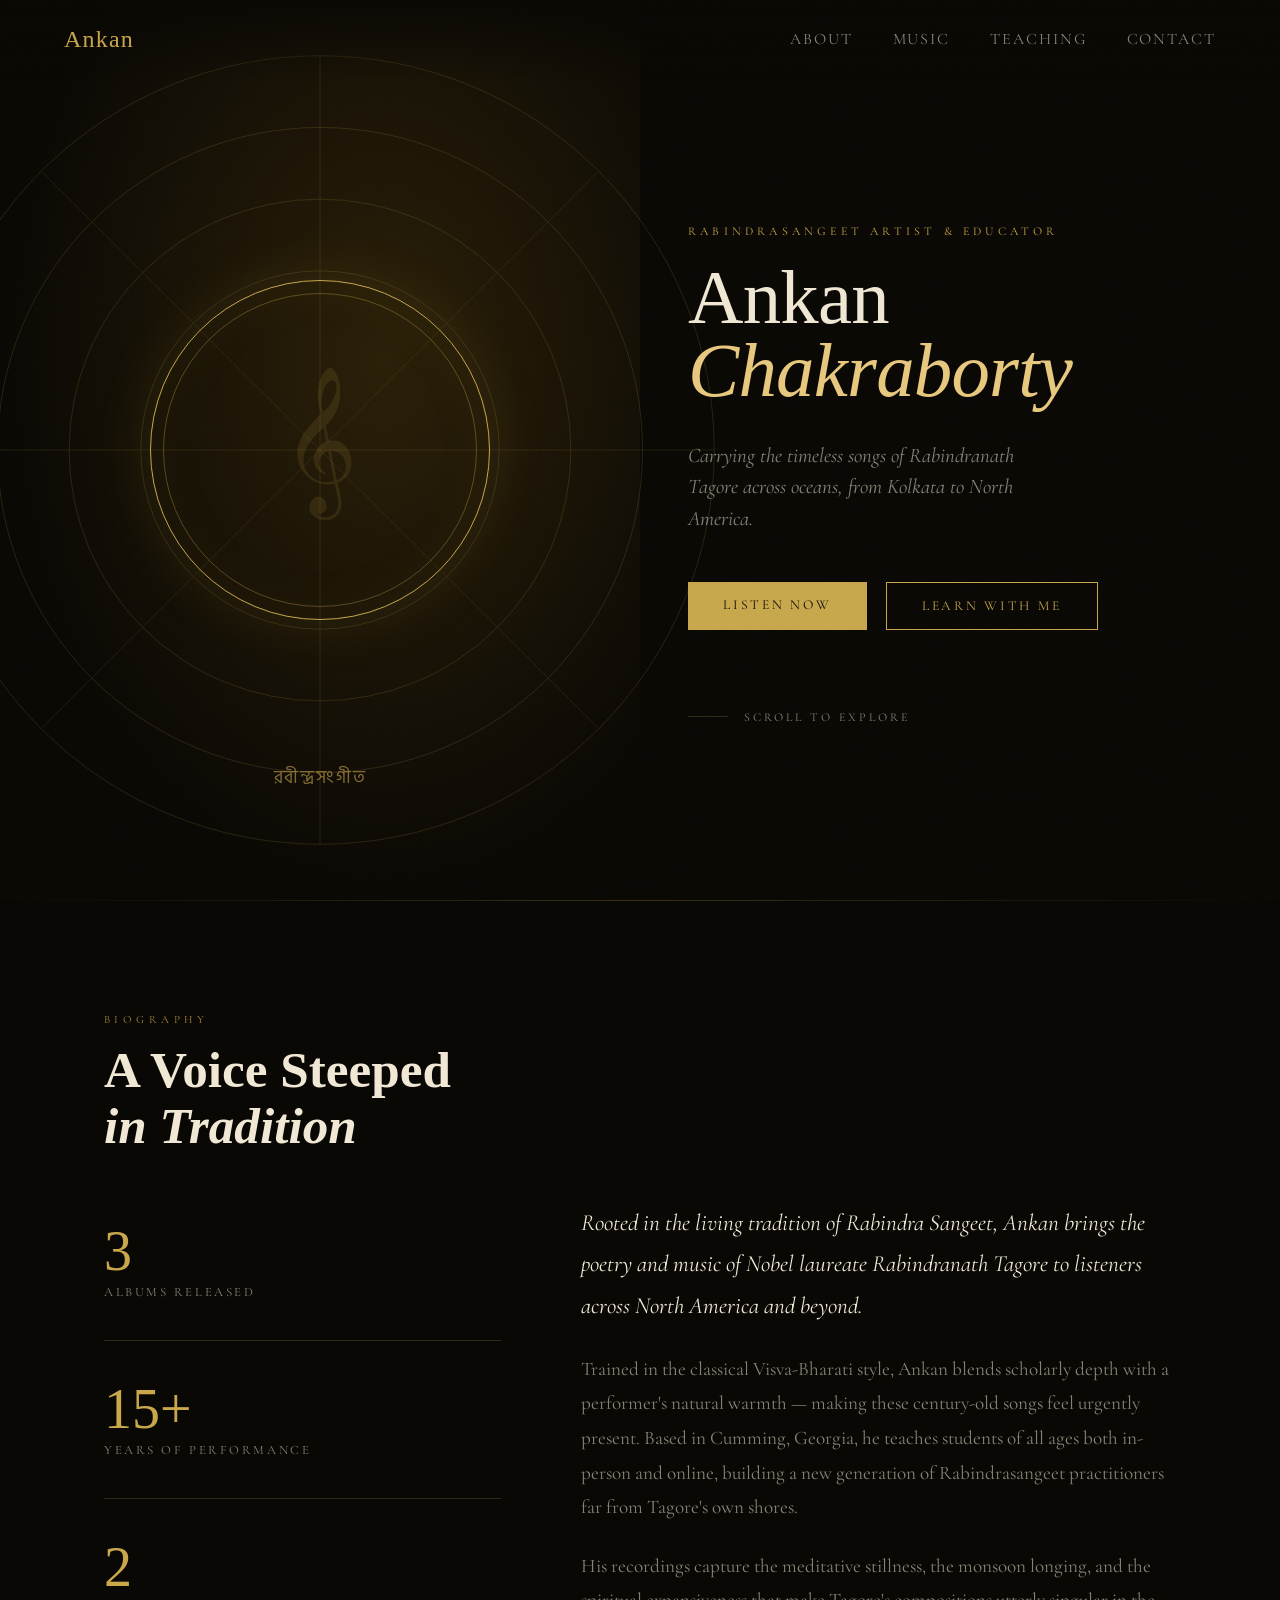
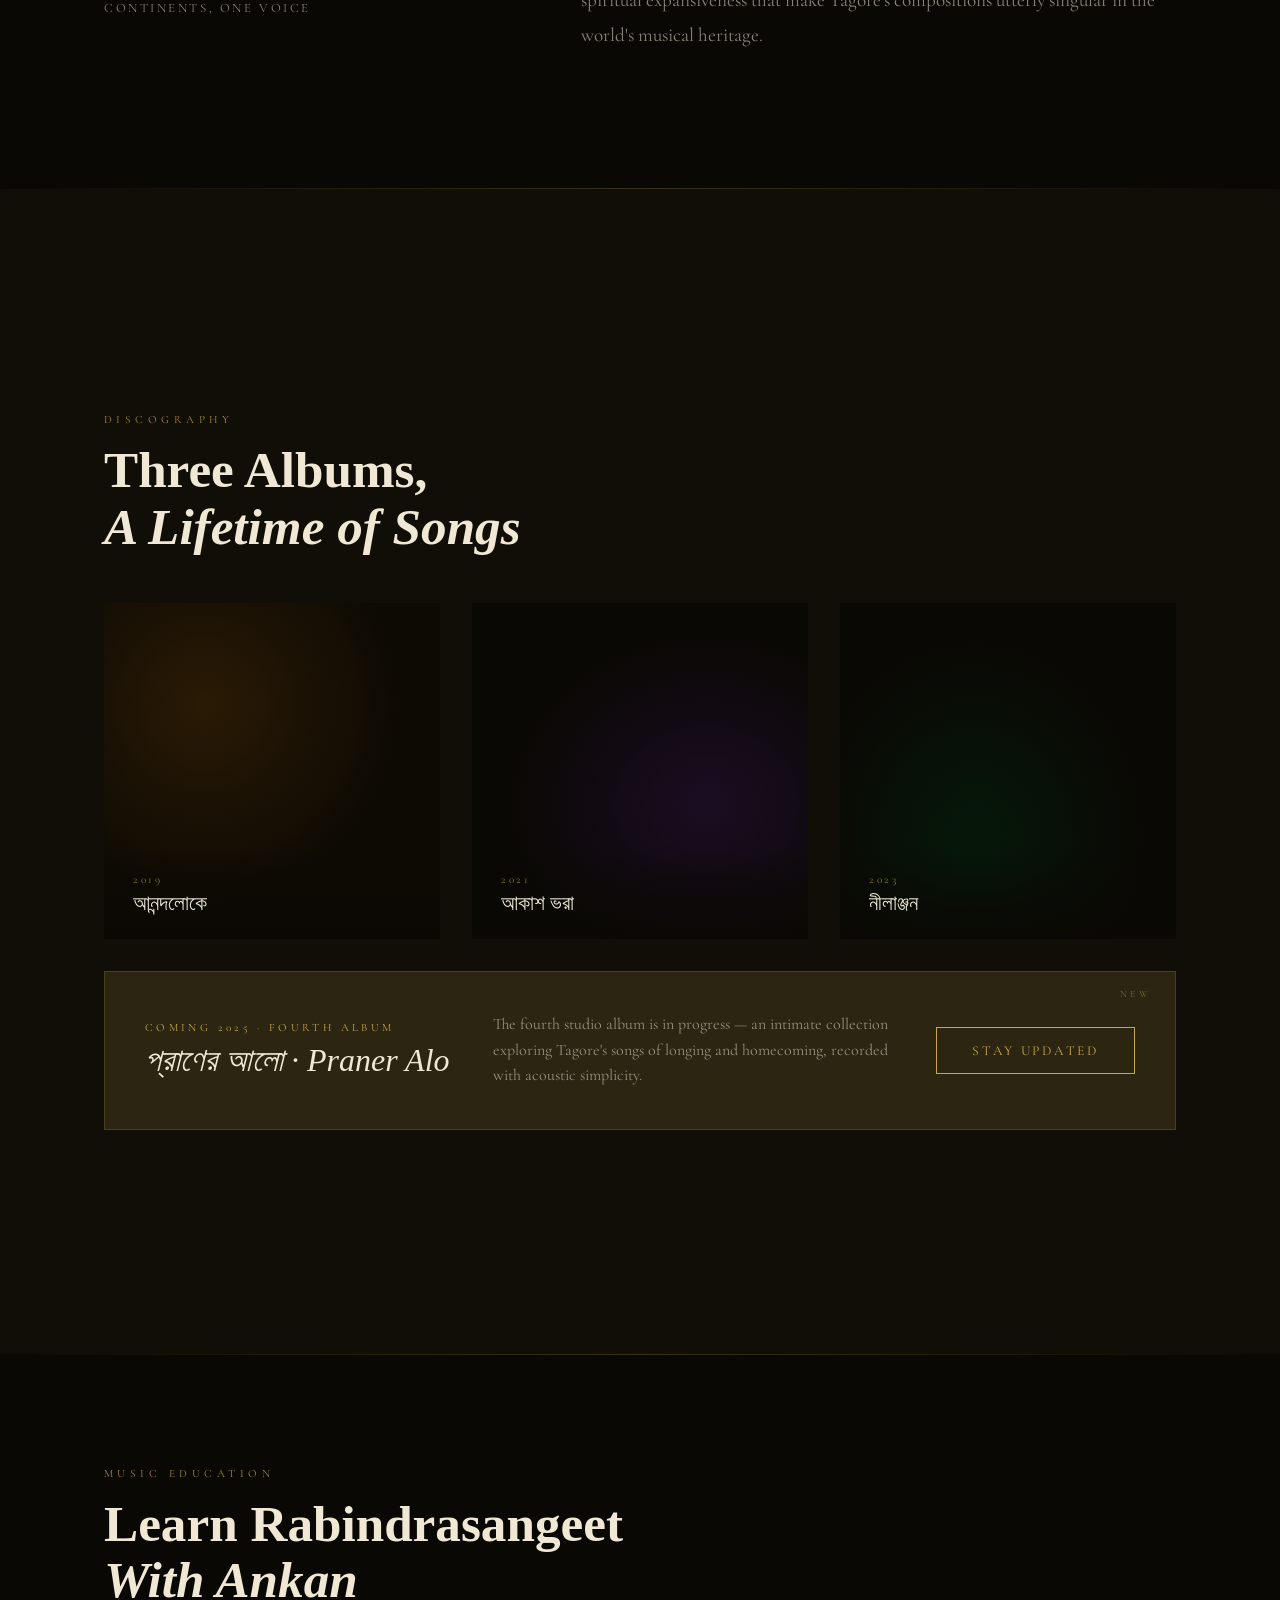
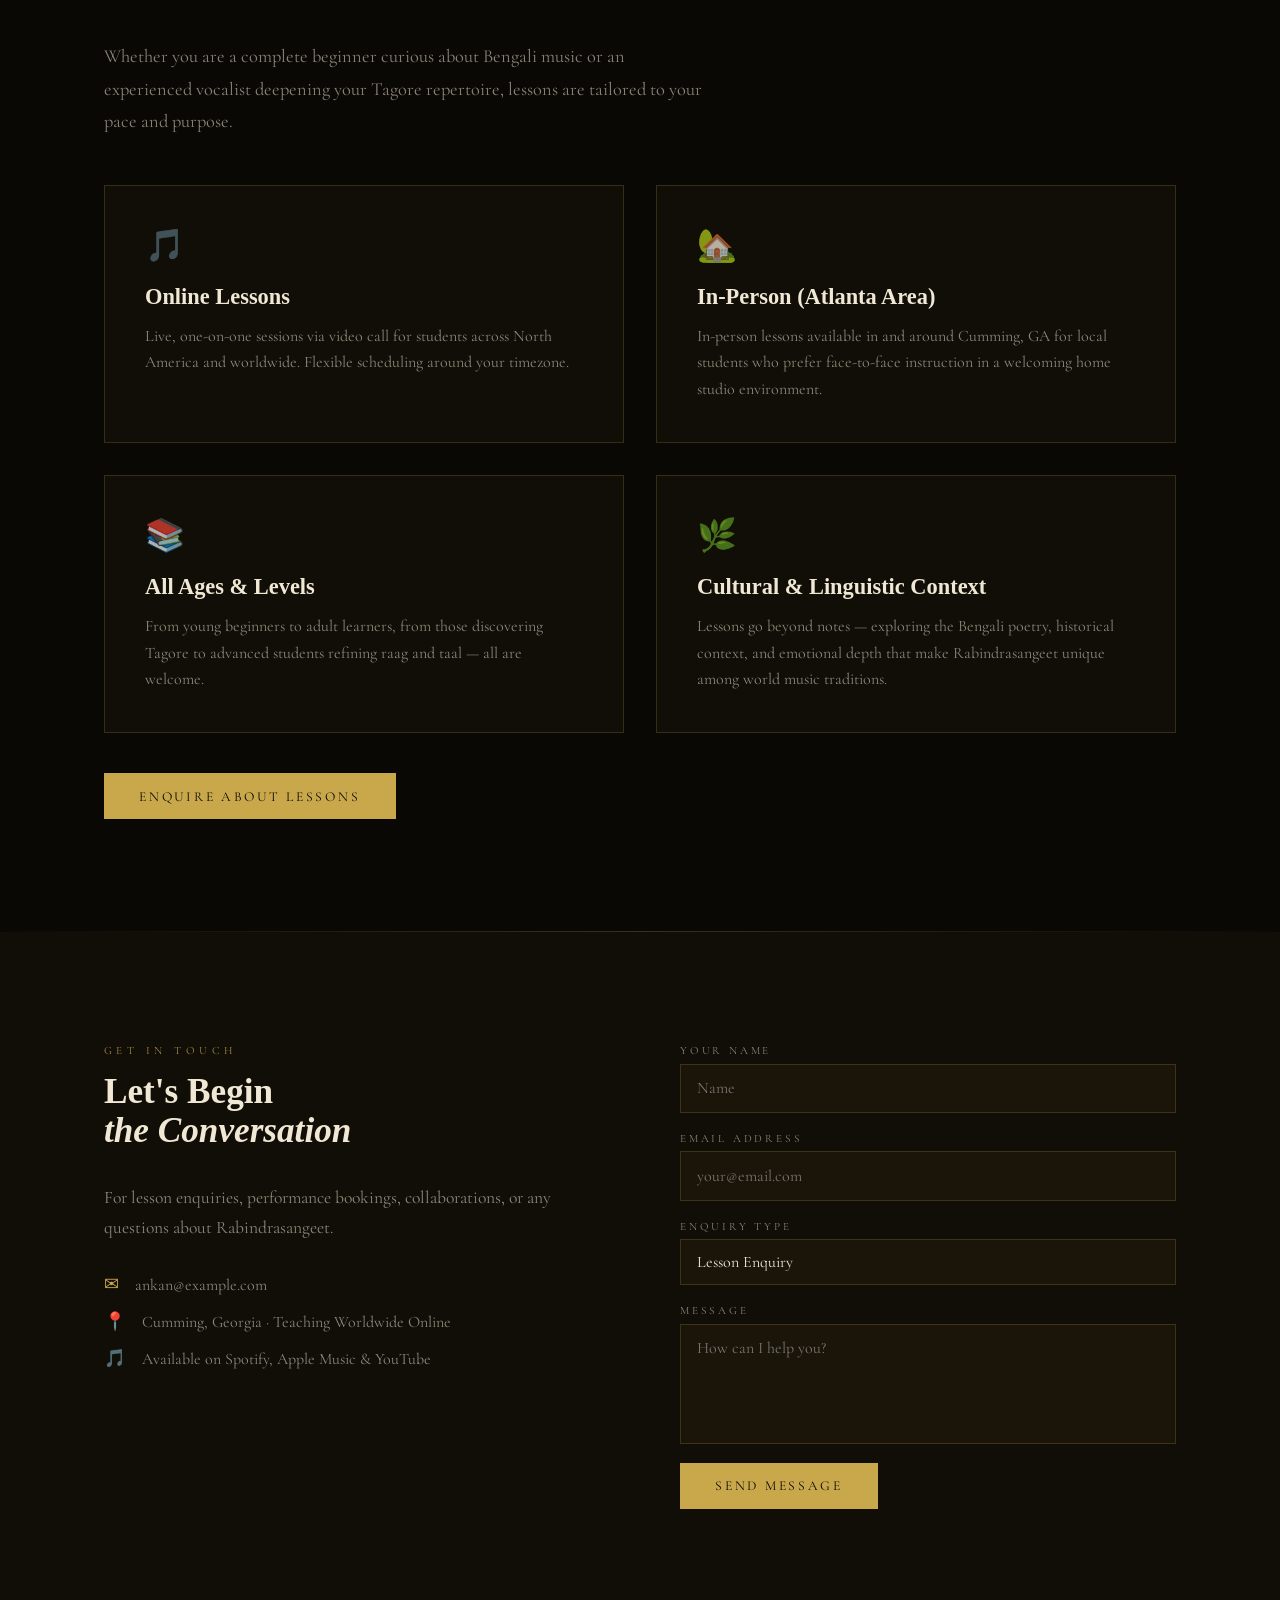
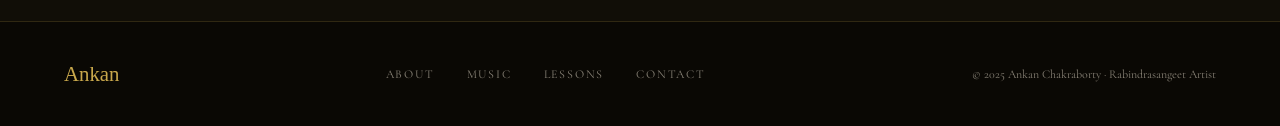
==== index.html @ ddd794ca "Add files via upload" ====
<!DOCTYPE html>
<html lang="en">
<head>
  <meta charset="UTF-8" />
  <meta name="viewport" content="width=device-width, initial-scale=1.0" />
  <title>Ankan | Rabindrasangeet Artist</title>
  <link rel="preconnect" href="https://fonts.googleapis.com">
  <link href="https://fonts.googleapis.com/css2?family=Cormorant+Garamond:ital,wght@0,300;0,400;0,600;1,300;1,400&family=Hind+Siliguri:wght@300;400;500&family=IM+Fell+English:ital@0;1&display=swap" rel="stylesheet">
  <style>
    :root {
      --gold: #c9a84c;
      --gold-light: #e8c97e;
      --gold-dim: rgba(201,168,76,0.15);
      --bg: #0a0804;
      --bg2: #110e07;
      --bg3: #1a1508;
      --text: #f0e8d5;
      --text-dim: rgba(240,232,213,0.55);
      --border: rgba(201,168,76,0.2);
    }

    *, *::before, *::after { box-sizing: border-box; margin: 0; padding: 0; }

    html { scroll-behavior: smooth; }

    body {
      background: var(--bg);
      color: var(--text);
      font-family: 'Cormorant Garamond', serif;
      overflow-x: hidden;
    }

    /* ─── Noise grain overlay ─── */
    body::before {
      content: '';
      position: fixed; inset: 0;
      background-image: url("data:image/svg+xml,%3Csvg viewBox='0 0 200 200' xmlns='http://www.w3.org/2000/svg'%3E%3Cfilter id='n'%3E%3CfeTurbulence type='fractalNoise' baseFrequency='0.9' numOctaves='4' stitchTiles='stitch'/%3E%3C/filter%3E%3Crect width='100%25' height='100%25' filter='url(%23n)' opacity='0.04'/%3E%3C/svg%3E");
      background-size: 180px;
      pointer-events: none;
      z-index: 999;
      opacity: 0.6;
    }

    /* ─── NAV ─── */
    nav {
      position: fixed; top: 0; left: 0; right: 0;
      z-index: 100;
      display: flex; align-items: center; justify-content: space-between;
      padding: 1.6rem 4rem;
      background: linear-gradient(to bottom, rgba(10,8,4,0.95) 0%, transparent 100%);
    }

    .nav-logo {
      font-family: 'IM Fell English', serif;
      font-size: 1.5rem;
      letter-spacing: 0.05em;
      color: var(--gold);
      text-decoration: none;
    }

    .nav-links { display: flex; gap: 2.5rem; list-style: none; }
    .nav-links a {
      text-decoration: none;
      color: var(--text-dim);
      font-family: 'Cormorant Garamond', serif;
      font-size: 1rem;
      letter-spacing: 0.12em;
      text-transform: uppercase;
      transition: color 0.3s;
    }
    .nav-links a:hover { color: var(--gold-light); }

    /* ─── HERO ─── */
    .hero {
      min-height: 100vh;
      display: grid;
      grid-template-columns: 1fr 1fr;
      position: relative;
      overflow: hidden;
    }

    .hero-visual {
      position: relative;
      background: radial-gradient(ellipse at 60% 40%, #2a1f08 0%, #0a0804 70%);
    }

    /* Decorative concentric arcs */
    .hero-visual svg.arcs {
      position: absolute;
      top: 50%; left: 50%;
      transform: translate(-50%, -50%);
      width: 140%; height: 140%;
      opacity: 0.18;
    }

    .hero-visual .portrait-ring {
      position: absolute;
      top: 50%; left: 50%;
      transform: translate(-50%, -50%);
      width: 340px; height: 340px;
      border-radius: 50%;
      border: 1px solid var(--gold);
      box-shadow: 0 0 60px rgba(201,168,76,0.12), inset 0 0 60px rgba(201,168,76,0.06);
    }

    .hero-visual .portrait-ring::before {
      content: '';
      position: absolute; inset: 12px;
      border-radius: 50%;
      border: 1px solid rgba(201,168,76,0.35);
    }

    /* Musical note symbol in center */
    .hero-visual .center-symbol {
      position: absolute;
      top: 50%; left: 50%;
      transform: translate(-50%, -55%);
      font-size: 8rem;
      opacity: 0.12;
      color: var(--gold);
      user-select: none;
      animation: floatSymbol 6s ease-in-out infinite;
    }

    @keyframes floatSymbol {
      0%, 100% { transform: translate(-50%, -55%); }
      50% { transform: translate(-50%, -60%); }
    }

    .hero-visual .bengali-script {
      position: absolute;
      bottom: 12%;
      left: 50%;
      transform: translateX(-50%);
      font-family: 'Hind Siliguri', sans-serif;
      font-size: 1.1rem;
      color: var(--gold);
      opacity: 0.6;
      letter-spacing: 0.1em;
      white-space: nowrap;
    }

    .hero-content {
      display: flex;
      flex-direction: column;
      justify-content: center;
      padding: 8rem 5rem 5rem 3rem;
    }

    .hero-eyebrow {
      font-size: 0.75rem;
      letter-spacing: 0.35em;
      text-transform: uppercase;
      color: var(--gold);
      margin-bottom: 1.5rem;
      opacity: 0.9;
      animation: fadeUp 0.8s ease both;
    }

    .hero-name {
      font-family: 'IM Fell English', serif;
      font-size: clamp(3.5rem, 6vw, 5.5rem);
      line-height: 0.95;
      font-weight: 400;
      letter-spacing: -0.01em;
      margin-bottom: 0.5rem;
      animation: fadeUp 0.8s 0.15s ease both;
    }

    .hero-name em {
      font-style: italic;
      color: var(--gold-light);
      display: block;
    }

    .hero-tagline {
      font-size: 1.3rem;
      color: var(--text-dim);
      font-style: italic;
      margin: 1.5rem 0 3rem;
      line-height: 1.5;
      max-width: 380px;
      animation: fadeUp 0.8s 0.3s ease both;
    }

    .hero-cta {
      display: flex; gap: 1.2rem; flex-wrap: wrap;
      animation: fadeUp 0.8s 0.45s ease both;
    }

    .btn {
      display: inline-block;
      padding: 0.9rem 2.2rem;
      font-family: 'Cormorant Garamond', serif;
      font-size: 0.85rem;
      letter-spacing: 0.2em;
      text-transform: uppercase;
      text-decoration: none;
      cursor: pointer;
      border: none;
      transition: all 0.3s;
    }

    .btn-primary {
      background: var(--gold);
      color: var(--bg);
    }
    .btn-primary:hover {
      background: var(--gold-light);
      transform: translateY(-2px);
      box-shadow: 0 8px 30px rgba(201,168,76,0.25);
    }

    .btn-outline {
      background: transparent;
      color: var(--gold);
      border: 1px solid var(--gold);
    }
    .btn-outline:hover {
      background: var(--gold-dim);
      transform: translateY(-2px);
    }

    .hero-scroll {
      margin-top: 5rem;
      display: flex; align-items: center; gap: 1rem;
      color: var(--text-dim);
      font-size: 0.75rem;
      letter-spacing: 0.25em;
      text-transform: uppercase;
      animation: fadeUp 0.8s 0.6s ease both;
    }

    .hero-scroll-line {
      width: 40px; height: 1px;
      background: var(--border);
    }

    @keyframes fadeUp {
      from { opacity: 0; transform: translateY(24px); }
      to { opacity: 1; transform: translateY(0); }
    }

    /* ─── DIVIDER ─── */
    .divider {
      width: 100%; height: 1px;
      background: linear-gradient(to right, transparent, var(--gold), transparent);
      opacity: 0.25;
      margin: 0;
    }

    /* ─── SECTION COMMON ─── */
    section {
      padding: 7rem 4rem;
      max-width: 1200px;
      margin: 0 auto;
    }

    .section-label {
      font-size: 0.7rem;
      letter-spacing: 0.4em;
      text-transform: uppercase;
      color: var(--gold);
      opacity: 0.8;
      margin-bottom: 1rem;
    }

    .section-title {
      font-family: 'IM Fell English', serif;
      font-size: clamp(2.2rem, 4vw, 3.2rem);
      line-height: 1.1;
      margin-bottom: 2rem;
    }

    /* ─── ABOUT ─── */
    .about-grid {
      display: grid;
      grid-template-columns: 1fr 1.5fr;
      gap: 5rem;
      align-items: center;
      margin-top: 3rem;
    }

    .about-stats {
      display: flex;
      flex-direction: column;
      gap: 2.5rem;
    }

    .stat {
      padding-bottom: 2.5rem;
      border-bottom: 1px solid var(--border);
    }
    .stat:last-child { border-bottom: none; }

    .stat-number {
      font-family: 'IM Fell English', serif;
      font-size: 3.5rem;
      color: var(--gold);
      line-height: 1;
      margin-bottom: 0.3rem;
    }

    .stat-label {
      font-size: 0.8rem;
      letter-spacing: 0.2em;
      text-transform: uppercase;
      color: var(--text-dim);
    }

    .about-text p {
      font-size: 1.2rem;
      line-height: 1.8;
      color: var(--text-dim);
      margin-bottom: 1.5rem;
    }

    .about-text p:first-child {
      font-size: 1.45rem;
      color: var(--text);
      font-style: italic;
    }

    /* ─── ALBUMS ─── */
    #albums { background: var(--bg2); max-width: 100%; padding: 7rem 0; }
    #albums .inner { max-width: 1200px; margin: 0 auto; padding: 0 4rem; }

    .albums-grid {
      display: grid;
      grid-template-columns: repeat(3, 1fr);
      gap: 2rem;
      margin-top: 3rem;
    }

    .album-card {
      position: relative;
      aspect-ratio: 1;
      overflow: hidden;
      cursor: pointer;
      group: true;
    }

    .album-cover {
      width: 100%; height: 100%;
      background: var(--bg3);
      display: flex; align-items: center; justify-content: center;
      transition: transform 0.5s ease;
    }

    .album-card:hover .album-cover { transform: scale(1.03); }

    /* Abstract album art placeholders */
    .album-cover-1 { background: radial-gradient(ellipse at 30% 30%, #2a1a05 0%, #0d0a03 60%), url("data:image/svg+xml,%3Csvg width='400' height='400' xmlns='http://www.w3.org/2000/svg'%3E%3Ccircle cx='200' cy='200' r='160' fill='none' stroke='%23c9a84c' stroke-width='0.5' opacity='0.3'/%3E%3Ccircle cx='200' cy='200' r='120' fill='none' stroke='%23c9a84c' stroke-width='0.5' opacity='0.25'/%3E%3Ccircle cx='200' cy='200' r='80' fill='none' stroke='%23c9a84c' stroke-width='0.5' opacity='0.2'/%3E%3Ctext x='200' y='215' text-anchor='middle' font-size='60' fill='%23c9a84c' opacity='0.25' font-family='serif'%3E♫%3C/text%3E%3C/svg%3E"); background-size: cover; }
    .album-cover-2 { background: radial-gradient(ellipse at 70% 60%, #1a0d22 0%, #0a0804 60%), url("data:image/svg+xml,%3Csvg width='400' height='400' xmlns='http://www.w3.org/2000/svg'%3E%3Cline x1='0' y1='200' x2='400' y2='200' stroke='%23c9a84c' stroke-width='0.5' opacity='0.2'/%3E%3Cline x1='200' y1='0' x2='200' y2='400' stroke='%23c9a84c' stroke-width='0.5' opacity='0.2'/%3E%3Ccircle cx='200' cy='200' r='140' fill='none' stroke='%23c9a84c' stroke-width='0.5' opacity='0.15'/%3E%3Ctext x='200' y='215' text-anchor='middle' font-size='60' fill='%23c9a84c' opacity='0.2' font-family='serif'%3E𝄞%3C/text%3E%3C/svg%3E"); background-size: cover; }
    .album-cover-3 { background: radial-gradient(ellipse at 40% 70%, #05180a 0%, #0a0804 60%), url("data:image/svg+xml,%3Csvg width='400' height='400' xmlns='http://www.w3.org/2000/svg'%3E%3Cpath d='M200 40 L360 300 L40 300 Z' fill='none' stroke='%23c9a84c' stroke-width='0.5' opacity='0.2'/%3E%3Ccircle cx='200' cy='200' r='100' fill='none' stroke='%23c9a84c' stroke-width='0.5' opacity='0.18'/%3E%3Ctext x='200' y='215' text-anchor='middle' font-size='55' fill='%23c9a84c' opacity='0.2' font-family='serif'%3E♬%3C/text%3E%3C/svg%3E"); background-size: cover; }

    .album-overlay {
      position: absolute; inset: 0;
      background: linear-gradient(to top, rgba(10,8,4,0.92) 0%, transparent 55%);
      display: flex; flex-direction: column; justify-content: flex-end;
      padding: 1.8rem;
      opacity: 0;
      transition: opacity 0.4s;
    }
    .album-card:hover .album-overlay { opacity: 1; }

    .album-info-static {
      position: absolute; bottom: 0; left: 0; right: 0;
      padding: 1.5rem 1.8rem;
      background: linear-gradient(to top, rgba(10,8,4,0.85) 0%, transparent 100%);
    }

    .album-year {
      font-size: 0.7rem;
      letter-spacing: 0.25em;
      text-transform: uppercase;
      color: var(--gold);
      opacity: 0.7;
      margin-bottom: 0.3rem;
    }

    .album-title {
      font-family: 'IM Fell English', serif;
      font-size: 1.3rem;
      color: var(--text);
    }

    .album-tag {
      display: inline-block;
      margin-top: 0.5rem;
      padding: 0.2rem 0.7rem;
      border: 1px solid var(--gold);
      color: var(--gold);
      font-size: 0.65rem;
      letter-spacing: 0.2em;
      text-transform: uppercase;
    }

    /* ─── UPCOMING ALBUM TEASER ─── */
    .new-album {
      margin-top: 2rem;
      padding: 2.5rem;
      border: 1px solid var(--border);
      display: flex; align-items: center; justify-content: space-between;
      gap: 2rem;
      background: var(--gold-dim);
      position: relative;
      overflow: hidden;
    }

    .new-album::before {
      content: 'NEW';
      position: absolute; top: 1rem; right: 1.5rem;
      font-size: 0.6rem; letter-spacing: 0.35em;
      color: var(--gold); opacity: 0.5;
    }

    .new-album-label {
      font-size: 0.7rem; letter-spacing: 0.3em;
      text-transform: uppercase; color: var(--gold); margin-bottom: 0.5rem;
    }

    .new-album-title {
      font-family: 'IM Fell English', serif;
      font-size: 2rem; font-style: italic;
    }

    .new-album-desc {
      color: var(--text-dim);
      font-size: 1rem; line-height: 1.6;
      max-width: 400px;
    }

    /* ─── TEACHING ─── */
    .teaching-grid {
      display: grid;
      grid-template-columns: repeat(2, 1fr);
      gap: 2rem;
      margin-top: 3rem;
    }

    .teaching-card {
      padding: 2.5rem;
      border: 1px solid var(--border);
      background: var(--bg2);
      transition: border-color 0.3s, transform 0.3s;
    }
    .teaching-card:hover {
      border-color: var(--gold);
      transform: translateY(-4px);
    }

    .teaching-icon {
      font-size: 2rem; margin-bottom: 1.2rem; color: var(--gold); opacity: 0.7;
    }

    .teaching-card h3 {
      font-family: 'IM Fell English', serif;
      font-size: 1.4rem; margin-bottom: 0.8rem;
    }

    .teaching-card p {
      color: var(--text-dim); font-size: 1rem; line-height: 1.65;
    }

    /* ─── CONTACT ─── */
    #contact { background: var(--bg2); max-width: 100%; }
    #contact .inner {
      max-width: 1200px; margin: 0 auto;
      padding: 7rem 4rem;
      display: grid; grid-template-columns: 1fr 1fr;
      gap: 5rem; align-items: start;
    }

    .contact-form {
      display: flex; flex-direction: column; gap: 1.2rem;
    }

    .form-field {
      display: flex; flex-direction: column; gap: 0.4rem;
    }

    .form-field label {
      font-size: 0.7rem; letter-spacing: 0.25em;
      text-transform: uppercase; color: var(--text-dim);
    }

    .form-field input,
    .form-field textarea,
    .form-field select {
      background: var(--bg3);
      border: 1px solid var(--border);
      color: var(--text);
      padding: 0.85rem 1rem;
      font-family: 'Cormorant Garamond', serif;
      font-size: 1rem;
      outline: none;
      transition: border-color 0.3s;
      resize: none;
      -webkit-appearance: none;
    }

    .form-field input:focus,
    .form-field textarea:focus,
    .form-field select:focus {
      border-color: var(--gold);
    }

    .form-field select option { background: var(--bg3); }

    .form-field textarea { min-height: 120px; }

    .contact-info h3 {
      font-family: 'IM Fell English', serif;
      font-size: 1.8rem; margin-bottom: 1.5rem;
    }

    .contact-info p {
      color: var(--text-dim); font-size: 1.1rem; line-height: 1.7;
      margin-bottom: 2rem;
    }

    .contact-detail {
      display: flex; align-items: center; gap: 1rem;
      margin-bottom: 1rem; color: var(--text-dim);
    }

    .contact-detail-icon { color: var(--gold); font-size: 1.1rem; }

    /* ─── FOOTER ─── */
    footer {
      border-top: 1px solid var(--border);
      padding: 2.5rem 4rem;
      display: flex; align-items: center; justify-content: space-between;
      color: var(--text-dim);
      font-size: 0.85rem;
    }

    .footer-logo {
      font-family: 'IM Fell English', serif;
      font-size: 1.3rem; color: var(--gold); text-decoration: none;
    }

    .footer-links { display: flex; gap: 2rem; }
    .footer-links a {
      color: var(--text-dim); text-decoration: none;
      font-size: 0.75rem; letter-spacing: 0.15em;
      text-transform: uppercase; transition: color 0.3s;
    }
    .footer-links a:hover { color: var(--gold); }

    /* ─── RESPONSIVE ─── */
    @media (max-width: 900px) {
      nav { padding: 1.2rem 1.5rem; }
      .nav-links { display: none; }
      .hero { grid-template-columns: 1fr; }
      .hero-visual { min-height: 40vh; order: -1; }
      .hero-content { padding: 4rem 1.5rem 3rem; }
      section { padding: 4rem 1.5rem; }
      .about-grid,
      #contact .inner { grid-template-columns: 1fr; gap: 2.5rem; }
      .albums-grid { grid-template-columns: 1fr; }
      .teaching-grid { grid-template-columns: 1fr; }
      footer { flex-direction: column; gap: 1.5rem; text-align: center; }
      .new-album { flex-direction: column; }
    }
  </style>
</head>
<body>

  <!-- NAV -->
  <nav>
    <a href="#" class="nav-logo">Ankan</a>
    <ul class="nav-links">
      <li><a href="#about">About</a></li>
      <li><a href="#albums">Music</a></li>
      <li><a href="#teaching">Teaching</a></li>
      <li><a href="#contact">Contact</a></li>
    </ul>
  </nav>

  <!-- HERO -->
  <section class="hero" style="padding:0; max-width:100%;">
    <div class="hero-visual">
      <!-- Concentric arcs -->
      <svg class="arcs" viewBox="0 0 500 500" fill="none" xmlns="http://www.w3.org/2000/svg">
        <circle cx="250" cy="250" r="220" stroke="#c9a84c" stroke-width="0.5"/>
        <circle cx="250" cy="250" r="180" stroke="#c9a84c" stroke-width="0.5"/>
        <circle cx="250" cy="250" r="140" stroke="#c9a84c" stroke-width="0.5"/>
        <circle cx="250" cy="250" r="100" stroke="#c9a84c" stroke-width="0.5"/>
        <line x1="30" y1="250" x2="470" y2="250" stroke="#c9a84c" stroke-width="0.4"/>
        <line x1="250" y1="30" x2="250" y2="470" stroke="#c9a84c" stroke-width="0.4"/>
        <line x1="95" y1="95" x2="405" y2="405" stroke="#c9a84c" stroke-width="0.3"/>
        <line x1="405" y1="95" x2="95" y2="405" stroke="#c9a84c" stroke-width="0.3"/>
      </svg>
      <div class="portrait-ring"></div>
      <div class="center-symbol">𝄞</div>
      <div class="bengali-script">রবীন্দ্রসংগীত</div>
    </div>

    <div class="hero-content">
      <div class="hero-eyebrow">Rabindrasangeet Artist &amp; Educator</div>
      <h1 class="hero-name">
        Ankan<em>Chakraborty</em>
      </h1>
      <p class="hero-tagline">
        Carrying the timeless songs of Rabindranath Tagore across oceans, from Kolkata to North America.
      </p>
      <div class="hero-cta">
        <a href="#albums" class="btn btn-primary">Listen Now</a>
        <a href="#teaching" class="btn btn-outline">Learn with Me</a>
      </div>
      <div class="hero-scroll">
        <span class="hero-scroll-line"></span>
        <span>Scroll to explore</span>
      </div>
    </div>
  </section>

  <div class="divider"></div>

  <!-- ABOUT -->
  <section id="about">
    <div class="section-label">Biography</div>
    <h2 class="section-title">A Voice Steeped<br><em>in Tradition</em></h2>
    <div class="about-grid">
      <div class="about-stats">
        <div class="stat">
          <div class="stat-number">3</div>
          <div class="stat-label">Albums Released</div>
        </div>
        <div class="stat">
          <div class="stat-number">15+</div>
          <div class="stat-label">Years of Performance</div>
        </div>
        <div class="stat">
          <div class="stat-number">2</div>
          <div class="stat-label">Continents, One Voice</div>
        </div>
      </div>
      <div class="about-text">
        <p>
          Rooted in the living tradition of Rabindra Sangeet, Ankan brings the poetry and music of Nobel laureate Rabindranath Tagore to listeners across North America and beyond.
        </p>
        <p>
          Trained in the classical Visva-Bharati style, Ankan blends scholarly depth with a performer's natural warmth — making these century-old songs feel urgently present. Based in Cumming, Georgia, he teaches students of all ages both in-person and online, building a new generation of Rabindrasangeet practitioners far from Tagore's own shores.
        </p>
        <p>
          His recordings capture the meditative stillness, the monsoon longing, and the spiritual expansiveness that make Tagore's compositions utterly singular in the world's musical heritage.
        </p>
      </div>
    </div>
  </section>

  <div class="divider"></div>

  <!-- ALBUMS -->
  <div id="albums" style="background:var(--bg2);">
    <section class="inner" style="padding:7rem 4rem; max-width:1200px; margin:0 auto;">
      <div class="section-label">Discography</div>
      <h2 class="section-title">Three Albums,<br><em>A Lifetime of Songs</em></h2>

      <div class="albums-grid">
        <!-- Album 1 -->
        <div class="album-card">
          <div class="album-cover album-cover-1"></div>
          <div class="album-info-static">
            <div class="album-year">2019</div>
            <div class="album-title">আনন্দলোকে</div>
          </div>
          <div class="album-overlay">
            <div class="album-year">2019</div>
            <div class="album-title">Anandoloke</div>
            <div class="album-tag">12 Tracks</div>
          </div>
        </div>
        <!-- Album 2 -->
        <div class="album-card">
          <div class="album-cover album-cover-2"></div>
          <div class="album-info-static">
            <div class="album-year">2021</div>
            <div class="album-title">আকাশ ভরা</div>
          </div>
          <div class="album-overlay">
            <div class="album-year">2021</div>
            <div class="album-title">Akash Bhora</div>
            <div class="album-tag">10 Tracks</div>
          </div>
        </div>
        <!-- Album 3 -->
        <div class="album-card">
          <div class="album-cover album-cover-3"></div>
          <div class="album-info-static">
            <div class="album-year">2023</div>
            <div class="album-title">নীলাঞ্জন</div>
          </div>
          <div class="album-overlay">
            <div class="album-year">2023</div>
            <div class="album-title">Nilanjan</div>
            <div class="album-tag">11 Tracks</div>
          </div>
        </div>
      </div>

      <!-- Upcoming -->
      <div class="new-album">
        <div>
          <div class="new-album-label">Coming 2025 · Fourth Album</div>
          <div class="new-album-title">প্রাণের আলো · Praner Alo</div>
        </div>
        <div>
          <p class="new-album-desc">
            The fourth studio album is in progress — an intimate collection exploring Tagore's songs of longing and homecoming, recorded with acoustic simplicity.
          </p>
        </div>
        <div>
          <a href="#contact" class="btn btn-outline">Stay Updated</a>
        </div>
      </div>
    </section>
  </div>

  <div class="divider"></div>

  <!-- TEACHING -->
  <section id="teaching">
    <div class="section-label">Music Education</div>
    <h2 class="section-title">Learn Rabindrasangeet<br><em>With Ankan</em></h2>
    <p style="color:var(--text-dim); font-size:1.15rem; max-width:600px; margin-bottom:1rem; line-height:1.75;">
      Whether you are a complete beginner curious about Bengali music or an experienced vocalist deepening your Tagore repertoire, lessons are tailored to your pace and purpose.
    </p>
    <div class="teaching-grid">
      <div class="teaching-card">
        <div class="teaching-icon">🎵</div>
        <h3>Online Lessons</h3>
        <p>Live, one-on-one sessions via video call for students across North America and worldwide. Flexible scheduling around your timezone.</p>
      </div>
      <div class="teaching-card">
        <div class="teaching-icon">🏡</div>
        <h3>In-Person (Atlanta Area)</h3>
        <p>In-person lessons available in and around Cumming, GA for local students who prefer face-to-face instruction in a welcoming home studio environment.</p>
      </div>
      <div class="teaching-card">
        <div class="teaching-icon">📚</div>
        <h3>All Ages & Levels</h3>
        <p>From young beginners to adult learners, from those discovering Tagore to advanced students refining raag and taal — all are welcome.</p>
      </div>
      <div class="teaching-card">
        <div class="teaching-icon">🌿</div>
        <h3>Cultural & Linguistic Context</h3>
        <p>Lessons go beyond notes — exploring the Bengali poetry, historical context, and emotional depth that make Rabindrasangeet unique among world music traditions.</p>
      </div>
    </div>
    <div style="margin-top:2.5rem;">
      <a href="#contact" class="btn btn-primary">Enquire About Lessons</a>
    </div>
  </section>

  <div class="divider"></div>

  <!-- CONTACT -->
  <div id="contact" style="background:var(--bg2);">
    <div class="inner" style="max-width:1200px; margin:0 auto; padding:7rem 4rem; display:grid; grid-template-columns:1fr 1fr; gap:5rem; align-items:start;">
      <div class="contact-info">
        <div class="section-label">Get in Touch</div>
        <h2 class="section-title" style="font-size:2.2rem;">Let's Begin<br><em>the Conversation</em></h2>
        <p>For lesson enquiries, performance bookings, collaborations, or any questions about Rabindrasangeet.</p>
        <div class="contact-detail">
          <span class="contact-detail-icon">✉</span>
          <span>ankan@example.com</span>
        </div>
        <div class="contact-detail">
          <span class="contact-detail-icon">📍</span>
          <span>Cumming, Georgia · Teaching Worldwide Online</span>
        </div>
        <div class="contact-detail">
          <span class="contact-detail-icon">🎵</span>
          <span>Available on Spotify, Apple Music & YouTube</span>
        </div>
      </div>
      <form class="contact-form" onsubmit="return false;">
        <div class="form-field">
          <label>Your Name</label>
          <input type="text" placeholder="Name" />
        </div>
        <div class="form-field">
          <label>Email Address</label>
          <input type="email" placeholder="your@email.com" />
        </div>
        <div class="form-field">
          <label>Enquiry Type</label>
          <select>
            <option>Lesson Enquiry</option>
            <option>Performance / Booking</option>
            <option>Collaboration</option>
            <option>Album / Music</option>
            <option>Other</option>
          </select>
        </div>
        <div class="form-field">
          <label>Message</label>
          <textarea placeholder="How can I help you?"></textarea>
        </div>
        <button type="submit" class="btn btn-primary" style="align-self:flex-start;">Send Message</button>
      </form>
    </div>
  </div>

  <!-- FOOTER -->
  <footer>
    <a href="#" class="footer-logo">Ankan</a>
    <div class="footer-links">
      <a href="#about">About</a>
      <a href="#albums">Music</a>
      <a href="#teaching">Lessons</a>
      <a href="#contact">Contact</a>
    </div>
    <span style="font-size:0.75rem;">&copy; 2025 Ankan Chakraborty · Rabindrasangeet Artist</span>
  </footer>

</body>
</html>
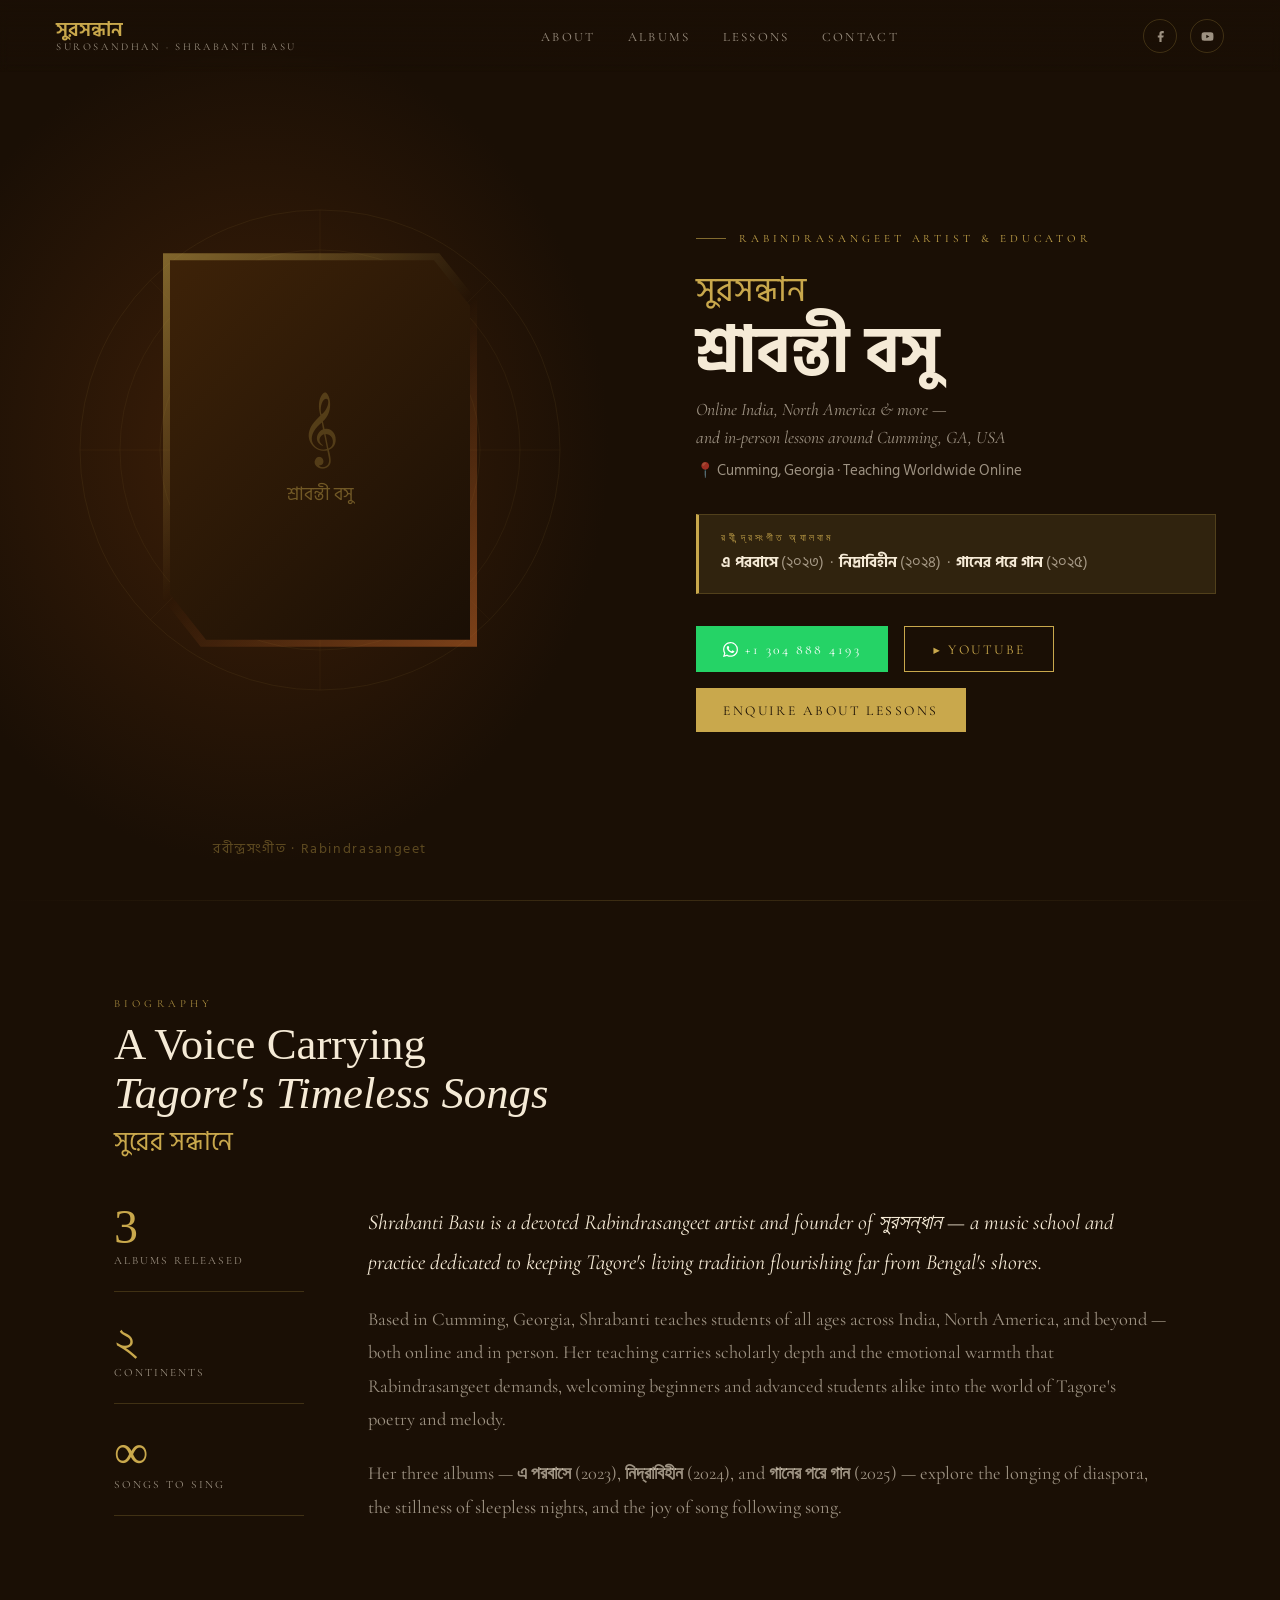
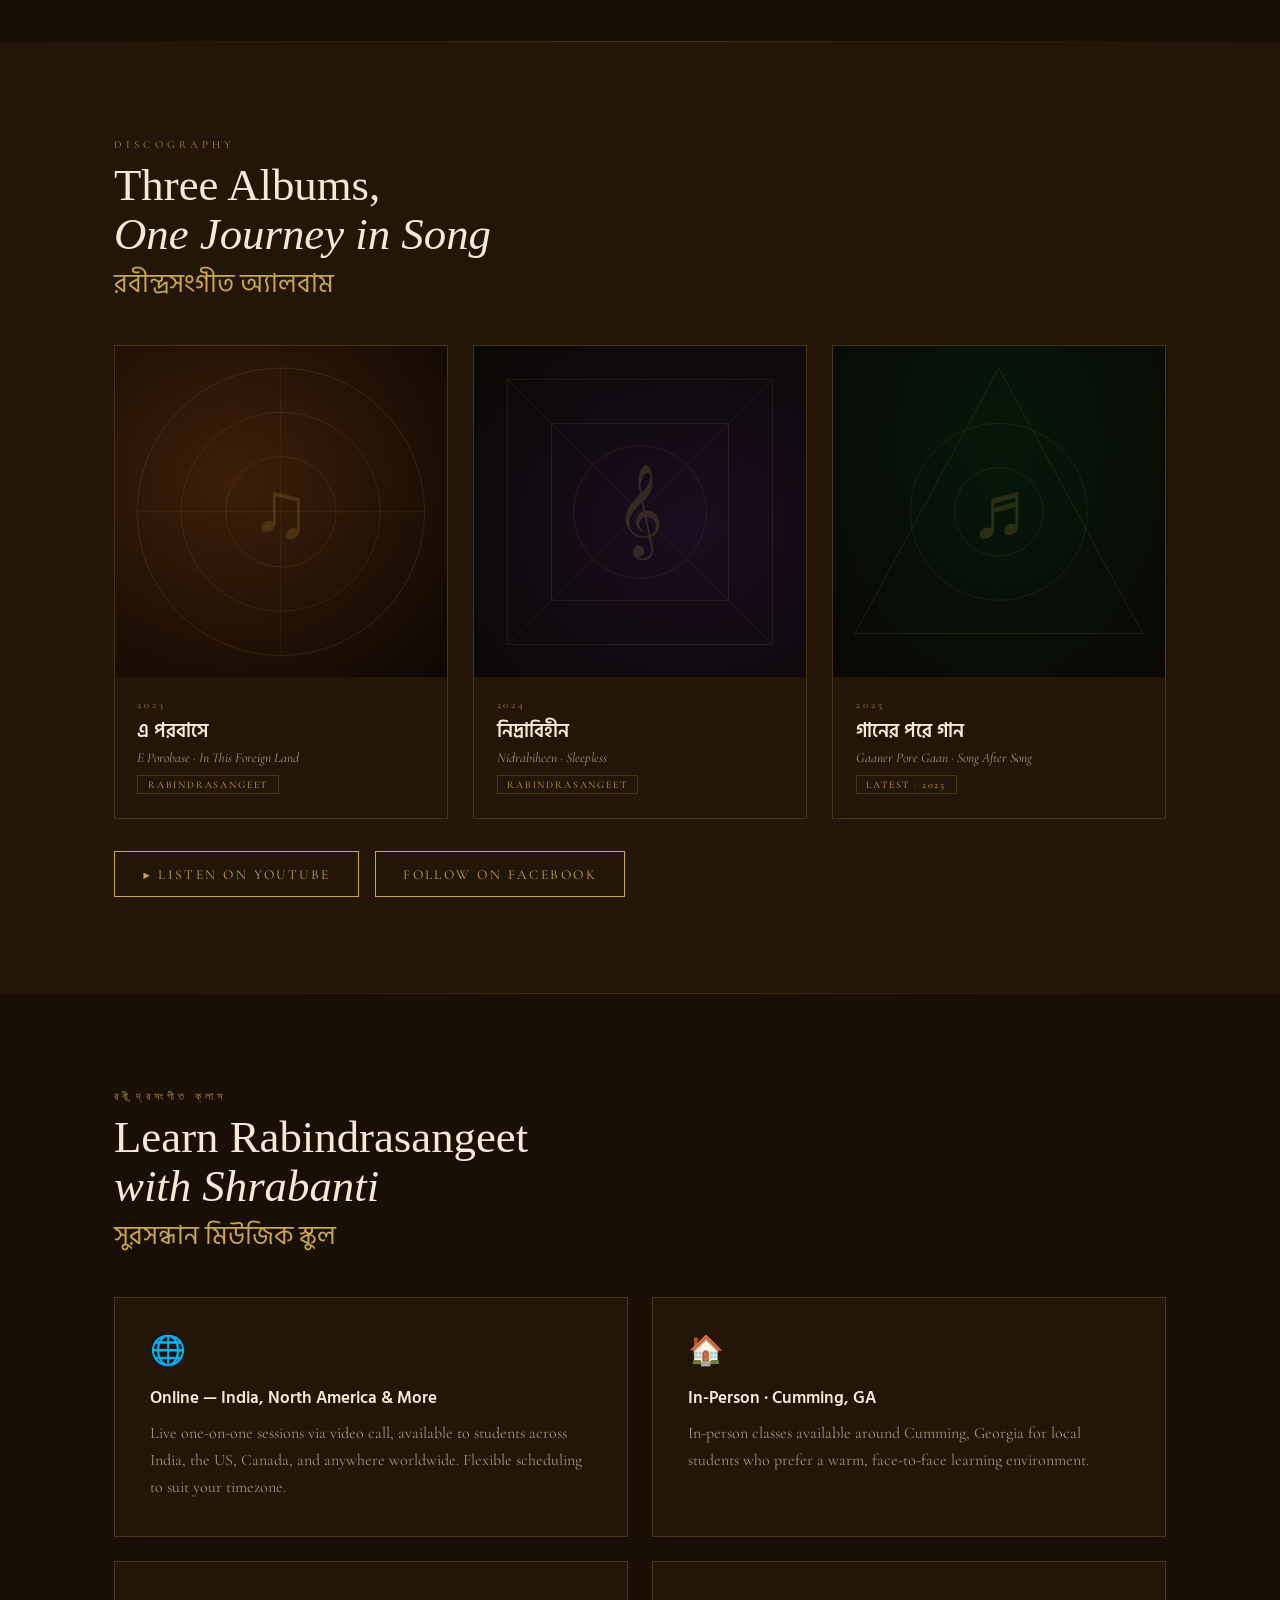
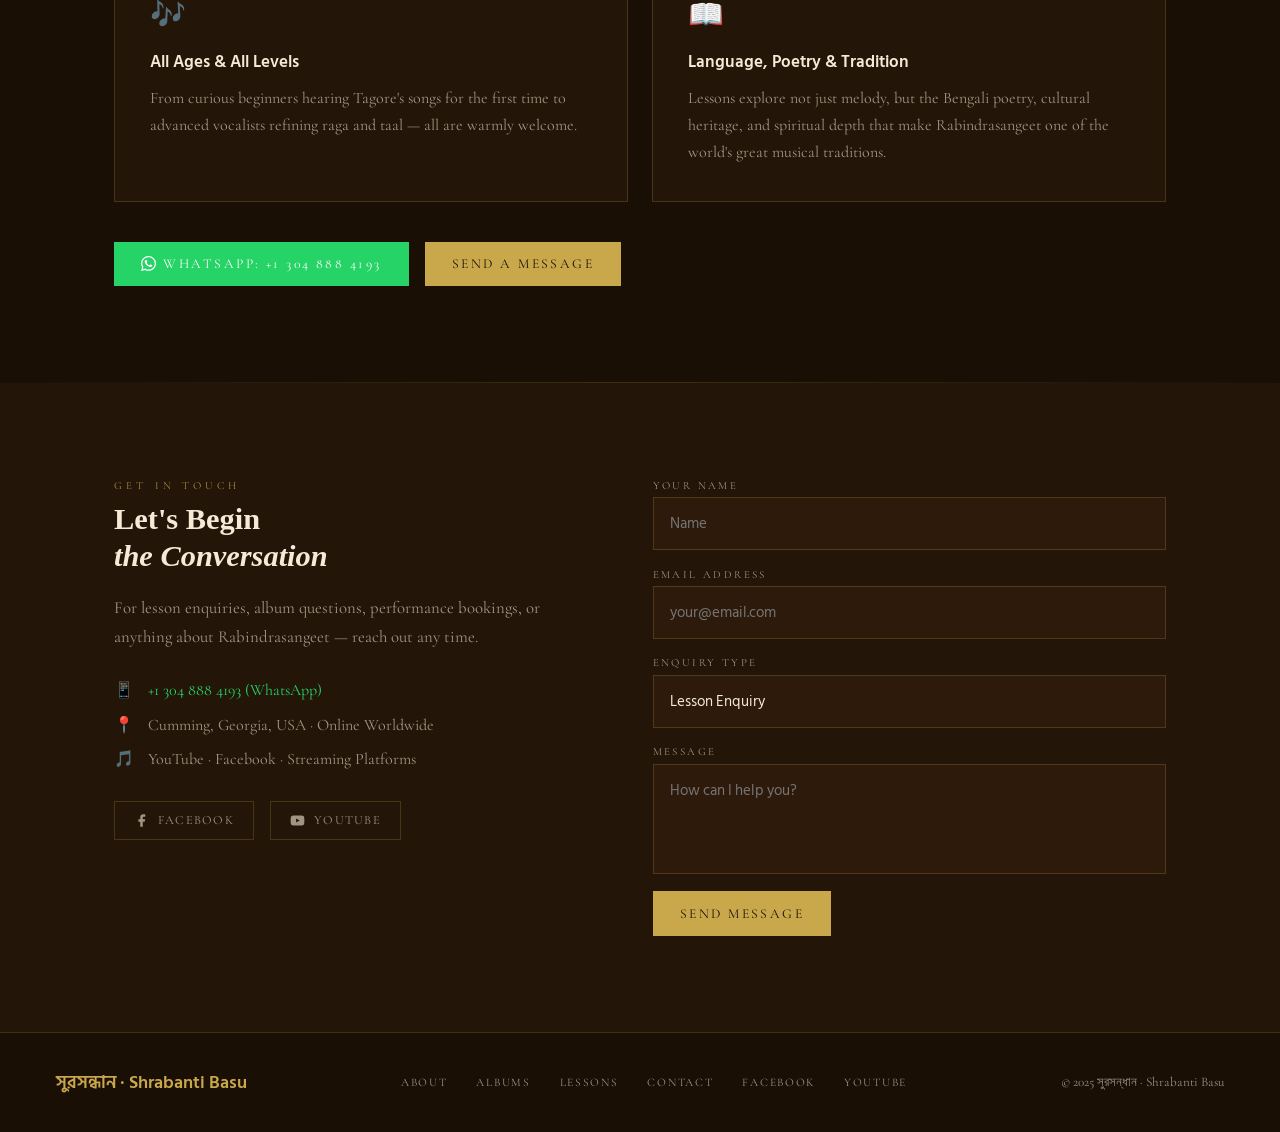
==== commit c58c1382: "Add files via upload" ====
--- a/index.html
+++ b/index.html
@@ -1,822 +1,410 @@
 <!DOCTYPE html>
-<html lang="en">
+<html lang="bn">
 <head>
   <meta charset="UTF-8" />
   <meta name="viewport" content="width=device-width, initial-scale=1.0" />
-  <title>Ankan | Rabindrasangeet Artist</title>
+  <title>সুরসন্ধান – শ্রাবন্তী বসু | Rabindrasangeet</title>
   <link rel="preconnect" href="https://fonts.googleapis.com">
-  <link href="https://fonts.googleapis.com/css2?family=Cormorant+Garamond:ital,wght@0,300;0,400;0,600;1,300;1,400&family=Hind+Siliguri:wght@300;400;500&family=IM+Fell+English:ital@0;1&display=swap" rel="stylesheet">
+  <link href="https://fonts.googleapis.com/css2?family=Hind+Siliguri:wght@300;400;500;600;700&family=Cormorant+Garamond:ital,wght@0,300;0,400;0,600;1,300;1,400&family=IM+Fell+English:ital@0;1&display=swap" rel="stylesheet">
   <style>
     :root {
-      --gold: #c9a84c;
-      --gold-light: #e8c97e;
-      --gold-dim: rgba(201,168,76,0.15);
-      --bg: #0a0804;
-      --bg2: #110e07;
-      --bg3: #1a1508;
-      --text: #f0e8d5;
-      --text-dim: rgba(240,232,213,0.55);
-      --border: rgba(201,168,76,0.2);
+      --saffron:   #c8682a;
+      --gold:      #c9a84c;
+      --gold-lt:   #e8c97e;
+      --gold-dim:  rgba(201,168,76,0.13);
+      --parchment: #f5ead6;
+      --bg:        #1a0f05;
+      --bg2:       #231508;
+      --bg3:       #2d1a0a;
+      --text:      #f5ead6;
+      --text-dim:  rgba(245,234,214,0.6);
+      --border:    rgba(201,168,76,0.22);
+      --whatsapp:  #25d366;
     }
-
     *, *::before, *::after { box-sizing: border-box; margin: 0; padding: 0; }
-
     html { scroll-behavior: smooth; }
-
-    body {
-      background: var(--bg);
-      color: var(--text);
-      font-family: 'Cormorant Garamond', serif;
-      overflow-x: hidden;
+    body { background: var(--bg); color: var(--text); font-family: 'Cormorant Garamond', serif; overflow-x: hidden; }
+
+    /* NAV */
+    nav {
+      position: fixed; top: 0; left: 0; right: 0; z-index: 200;
+      display: flex; align-items: center; justify-content: space-between;
+      padding: 1.2rem 3.5rem;
+      background: linear-gradient(to bottom, rgba(26,15,5,0.97) 0%, transparent 100%);
+      backdrop-filter: blur(4px);
     }
-
-    /* ─── Noise grain overlay ─── */
-    body::before {
-      content: '';
-      position: fixed; inset: 0;
-      background-image: url("data:image/svg+xml,%3Csvg viewBox='0 0 200 200' xmlns='http://www.w3.org/2000/svg'%3E%3Cfilter id='n'%3E%3CfeTurbulence type='fractalNoise' baseFrequency='0.9' numOctaves='4' stitchTiles='stitch'/%3E%3C/filter%3E%3Crect width='100%25' height='100%25' filter='url(%23n)' opacity='0.04'/%3E%3C/svg%3E");
-      background-size: 180px;
-      pointer-events: none;
-      z-index: 999;
-      opacity: 0.6;
+    .nav-brand { display: flex; flex-direction: column; line-height: 1.1; }
+    .nav-brand-bn { font-family: 'Hind Siliguri', sans-serif; font-size: 1.25rem; font-weight: 600; color: var(--gold); }
+    .nav-brand-en { font-size: 0.65rem; letter-spacing: 0.25em; text-transform: uppercase; color: var(--text-dim); }
+    .nav-links { display: flex; gap: 2rem; list-style: none; }
+    .nav-links a { text-decoration: none; color: var(--text-dim); font-size: 0.8rem; letter-spacing: 0.18em; text-transform: uppercase; transition: color 0.3s; }
+    .nav-links a:hover { color: var(--gold-lt); }
+    .nav-social { display: flex; gap: 0.8rem; }
+    .nav-social a { display: flex; align-items: center; justify-content: center; width: 34px; height: 34px; border: 1px solid var(--border); border-radius: 50%; color: var(--text-dim); text-decoration: none; font-size: 0.85rem; transition: all 0.3s; }
+    .nav-social a:hover { border-color: var(--gold); color: var(--gold); }
+
+    /* HERO */
+    .hero { min-height: 100vh; display: grid; grid-template-columns: 1fr 1fr; position: relative; overflow: hidden; }
+    .hero-left {
+      position: relative;
+      background: radial-gradient(ellipse at 40% 50%, #3d1f08 0%, #1a0f05 65%);
+      display: flex; align-items: center; justify-content: center;
     }
-
-    /* ─── NAV ─── */
-    nav {
-      position: fixed; top: 0; left: 0; right: 0;
-      z-index: 100;
-      display: flex; align-items: center; justify-content: space-between;
-      padding: 1.6rem 4rem;
-      background: linear-gradient(to bottom, rgba(10,8,4,0.95) 0%, transparent 100%);
-    }
-
-    .nav-logo {
-      font-family: 'IM Fell English', serif;
-      font-size: 1.5rem;
-      letter-spacing: 0.05em;
-      color: var(--gold);
-      text-decoration: none;
-    }
-
-    .nav-links { display: flex; gap: 2.5rem; list-style: none; }
-    .nav-links a {
-      text-decoration: none;
-      color: var(--text-dim);
-      font-family: 'Cormorant Garamond', serif;
-      font-size: 1rem;
-      letter-spacing: 0.12em;
-      text-transform: uppercase;
-      transition: color 0.3s;
-    }
-    .nav-links a:hover { color: var(--gold-light); }
-
-    /* ─── HERO ─── */
-    .hero {
-      min-height: 100vh;
-      display: grid;
-      grid-template-columns: 1fr 1fr;
-      position: relative;
-      overflow: hidden;
-    }
-
-    .hero-visual {
-      position: relative;
-      background: radial-gradient(ellipse at 60% 40%, #2a1f08 0%, #0a0804 70%);
-    }
-
-    /* Decorative concentric arcs */
-    .hero-visual svg.arcs {
-      position: absolute;
-      top: 50%; left: 50%;
-      transform: translate(-50%, -50%);
-      width: 140%; height: 140%;
-      opacity: 0.18;
-    }
-
-    .hero-visual .portrait-ring {
-      position: absolute;
-      top: 50%; left: 50%;
-      transform: translate(-50%, -50%);
-      width: 340px; height: 340px;
-      border-radius: 50%;
-      border: 1px solid var(--gold);
-      box-shadow: 0 0 60px rgba(201,168,76,0.12), inset 0 0 60px rgba(201,168,76,0.06);
-    }
-
-    .hero-visual .portrait-ring::before {
-      content: '';
-      position: absolute; inset: 12px;
-      border-radius: 50%;
-      border: 1px solid rgba(201,168,76,0.35);
-    }
-
-    /* Musical note symbol in center */
-    .hero-visual .center-symbol {
-      position: absolute;
-      top: 50%; left: 50%;
-      transform: translate(-50%, -55%);
-      font-size: 8rem;
-      opacity: 0.12;
-      color: var(--gold);
-      user-select: none;
-      animation: floatSymbol 6s ease-in-out infinite;
-    }
-
-    @keyframes floatSymbol {
-      0%, 100% { transform: translate(-50%, -55%); }
-      50% { transform: translate(-50%, -60%); }
-    }
-
-    .hero-visual .bengali-script {
-      position: absolute;
-      bottom: 12%;
-      left: 50%;
-      transform: translateX(-50%);
-      font-family: 'Hind Siliguri', sans-serif;
-      font-size: 1.1rem;
-      color: var(--gold);
-      opacity: 0.6;
-      letter-spacing: 0.1em;
-      white-space: nowrap;
-    }
-
-    .hero-content {
-      display: flex;
-      flex-direction: column;
-      justify-content: center;
-      padding: 8rem 5rem 5rem 3rem;
-    }
-
-    .hero-eyebrow {
-      font-size: 0.75rem;
-      letter-spacing: 0.35em;
-      text-transform: uppercase;
-      color: var(--gold);
-      margin-bottom: 1.5rem;
-      opacity: 0.9;
-      animation: fadeUp 0.8s ease both;
-    }
-
-    .hero-name {
-      font-family: 'IM Fell English', serif;
-      font-size: clamp(3.5rem, 6vw, 5.5rem);
-      line-height: 0.95;
-      font-weight: 400;
-      letter-spacing: -0.01em;
-      margin-bottom: 0.5rem;
-      animation: fadeUp 0.8s 0.15s ease both;
-    }
-
-    .hero-name em {
-      font-style: italic;
-      color: var(--gold-light);
-      display: block;
-    }
-
-    .hero-tagline {
-      font-size: 1.3rem;
-      color: var(--text-dim);
-      font-style: italic;
-      margin: 1.5rem 0 3rem;
-      line-height: 1.5;
-      max-width: 380px;
-      animation: fadeUp 0.8s 0.3s ease both;
-    }
-
-    .hero-cta {
-      display: flex; gap: 1.2rem; flex-wrap: wrap;
-      animation: fadeUp 0.8s 0.45s ease both;
-    }
-
-    .btn {
-      display: inline-block;
-      padding: 0.9rem 2.2rem;
-      font-family: 'Cormorant Garamond', serif;
-      font-size: 0.85rem;
-      letter-spacing: 0.2em;
-      text-transform: uppercase;
-      text-decoration: none;
-      cursor: pointer;
-      border: none;
-      transition: all 0.3s;
-    }
-
-    .btn-primary {
-      background: var(--gold);
-      color: var(--bg);
-    }
-    .btn-primary:hover {
-      background: var(--gold-light);
-      transform: translateY(-2px);
-      box-shadow: 0 8px 30px rgba(201,168,76,0.25);
-    }
-
-    .btn-outline {
-      background: transparent;
-      color: var(--gold);
-      border: 1px solid var(--gold);
-    }
-    .btn-outline:hover {
-      background: var(--gold-dim);
-      transform: translateY(-2px);
-    }
-
-    .hero-scroll {
-      margin-top: 5rem;
-      display: flex; align-items: center; gap: 1rem;
-      color: var(--text-dim);
-      font-size: 0.75rem;
-      letter-spacing: 0.25em;
-      text-transform: uppercase;
-      animation: fadeUp 0.8s 0.6s ease both;
-    }
-
-    .hero-scroll-line {
-      width: 40px; height: 1px;
-      background: var(--border);
-    }
-
-    @keyframes fadeUp {
-      from { opacity: 0; transform: translateY(24px); }
-      to { opacity: 1; transform: translateY(0); }
-    }
-
-    /* ─── DIVIDER ─── */
-    .divider {
-      width: 100%; height: 1px;
-      background: linear-gradient(to right, transparent, var(--gold), transparent);
-      opacity: 0.25;
-      margin: 0;
-    }
-
-    /* ─── SECTION COMMON ─── */
-    section {
-      padding: 7rem 4rem;
-      max-width: 1200px;
-      margin: 0 auto;
-    }
-
-    .section-label {
-      font-size: 0.7rem;
-      letter-spacing: 0.4em;
-      text-transform: uppercase;
-      color: var(--gold);
-      opacity: 0.8;
-      margin-bottom: 1rem;
-    }
-
-    .section-title {
-      font-family: 'IM Fell English', serif;
-      font-size: clamp(2.2rem, 4vw, 3.2rem);
-      line-height: 1.1;
-      margin-bottom: 2rem;
-    }
-
-    /* ─── ABOUT ─── */
-    .about-grid {
-      display: grid;
-      grid-template-columns: 1fr 1.5fr;
-      gap: 5rem;
-      align-items: center;
-      margin-top: 3rem;
-    }
-
-    .about-stats {
-      display: flex;
-      flex-direction: column;
-      gap: 2.5rem;
-    }
-
-    .stat {
-      padding-bottom: 2.5rem;
-      border-bottom: 1px solid var(--border);
-    }
-    .stat:last-child { border-bottom: none; }
-
-    .stat-number {
-      font-family: 'IM Fell English', serif;
-      font-size: 3.5rem;
-      color: var(--gold);
-      line-height: 1;
-      margin-bottom: 0.3rem;
-    }
-
-    .stat-label {
-      font-size: 0.8rem;
-      letter-spacing: 0.2em;
-      text-transform: uppercase;
-      color: var(--text-dim);
-    }
-
-    .about-text p {
-      font-size: 1.2rem;
-      line-height: 1.8;
-      color: var(--text-dim);
-      margin-bottom: 1.5rem;
-    }
-
-    .about-text p:first-child {
-      font-size: 1.45rem;
-      color: var(--text);
-      font-style: italic;
-    }
-
-    /* ─── ALBUMS ─── */
-    #albums { background: var(--bg2); max-width: 100%; padding: 7rem 0; }
-    #albums .inner { max-width: 1200px; margin: 0 auto; padding: 0 4rem; }
-
-    .albums-grid {
-      display: grid;
-      grid-template-columns: repeat(3, 1fr);
-      gap: 2rem;
-      margin-top: 3rem;
-    }
-
-    .album-card {
-      position: relative;
-      aspect-ratio: 1;
-      overflow: hidden;
-      cursor: pointer;
-      group: true;
-    }
-
-    .album-cover {
-      width: 100%; height: 100%;
-      background: var(--bg3);
-      display: flex; align-items: center; justify-content: center;
-      transition: transform 0.5s ease;
-    }
-
-    .album-card:hover .album-cover { transform: scale(1.03); }
-
-    /* Abstract album art placeholders */
-    .album-cover-1 { background: radial-gradient(ellipse at 30% 30%, #2a1a05 0%, #0d0a03 60%), url("data:image/svg+xml,%3Csvg width='400' height='400' xmlns='http://www.w3.org/2000/svg'%3E%3Ccircle cx='200' cy='200' r='160' fill='none' stroke='%23c9a84c' stroke-width='0.5' opacity='0.3'/%3E%3Ccircle cx='200' cy='200' r='120' fill='none' stroke='%23c9a84c' stroke-width='0.5' opacity='0.25'/%3E%3Ccircle cx='200' cy='200' r='80' fill='none' stroke='%23c9a84c' stroke-width='0.5' opacity='0.2'/%3E%3Ctext x='200' y='215' text-anchor='middle' font-size='60' fill='%23c9a84c' opacity='0.25' font-family='serif'%3E♫%3C/text%3E%3C/svg%3E"); background-size: cover; }
-    .album-cover-2 { background: radial-gradient(ellipse at 70% 60%, #1a0d22 0%, #0a0804 60%), url("data:image/svg+xml,%3Csvg width='400' height='400' xmlns='http://www.w3.org/2000/svg'%3E%3Cline x1='0' y1='200' x2='400' y2='200' stroke='%23c9a84c' stroke-width='0.5' opacity='0.2'/%3E%3Cline x1='200' y1='0' x2='200' y2='400' stroke='%23c9a84c' stroke-width='0.5' opacity='0.2'/%3E%3Ccircle cx='200' cy='200' r='140' fill='none' stroke='%23c9a84c' stroke-width='0.5' opacity='0.15'/%3E%3Ctext x='200' y='215' text-anchor='middle' font-size='60' fill='%23c9a84c' opacity='0.2' font-family='serif'%3E𝄞%3C/text%3E%3C/svg%3E"); background-size: cover; }
-    .album-cover-3 { background: radial-gradient(ellipse at 40% 70%, #05180a 0%, #0a0804 60%), url("data:image/svg+xml,%3Csvg width='400' height='400' xmlns='http://www.w3.org/2000/svg'%3E%3Cpath d='M200 40 L360 300 L40 300 Z' fill='none' stroke='%23c9a84c' stroke-width='0.5' opacity='0.2'/%3E%3Ccircle cx='200' cy='200' r='100' fill='none' stroke='%23c9a84c' stroke-width='0.5' opacity='0.18'/%3E%3Ctext x='200' y='215' text-anchor='middle' font-size='55' fill='%23c9a84c' opacity='0.2' font-family='serif'%3E♬%3C/text%3E%3C/svg%3E"); background-size: cover; }
-
-    .album-overlay {
-      position: absolute; inset: 0;
-      background: linear-gradient(to top, rgba(10,8,4,0.92) 0%, transparent 55%);
-      display: flex; flex-direction: column; justify-content: flex-end;
-      padding: 1.8rem;
-      opacity: 0;
-      transition: opacity 0.4s;
-    }
-    .album-card:hover .album-overlay { opacity: 1; }
-
-    .album-info-static {
-      position: absolute; bottom: 0; left: 0; right: 0;
-      padding: 1.5rem 1.8rem;
-      background: linear-gradient(to top, rgba(10,8,4,0.85) 0%, transparent 100%);
-    }
-
-    .album-year {
-      font-size: 0.7rem;
-      letter-spacing: 0.25em;
-      text-transform: uppercase;
-      color: var(--gold);
-      opacity: 0.7;
-      margin-bottom: 0.3rem;
-    }
-
-    .album-title {
-      font-family: 'IM Fell English', serif;
-      font-size: 1.3rem;
-      color: var(--text);
-    }
-
-    .album-tag {
-      display: inline-block;
-      margin-top: 0.5rem;
-      padding: 0.2rem 0.7rem;
-      border: 1px solid var(--gold);
-      color: var(--gold);
-      font-size: 0.65rem;
-      letter-spacing: 0.2em;
-      text-transform: uppercase;
-    }
-
-    /* ─── UPCOMING ALBUM TEASER ─── */
-    .new-album {
-      margin-top: 2rem;
-      padding: 2.5rem;
-      border: 1px solid var(--border);
-      display: flex; align-items: center; justify-content: space-between;
-      gap: 2rem;
-      background: var(--gold-dim);
-      position: relative;
-      overflow: hidden;
-    }
-
-    .new-album::before {
-      content: 'NEW';
-      position: absolute; top: 1rem; right: 1.5rem;
-      font-size: 0.6rem; letter-spacing: 0.35em;
-      color: var(--gold); opacity: 0.5;
-    }
-
-    .new-album-label {
-      font-size: 0.7rem; letter-spacing: 0.3em;
-      text-transform: uppercase; color: var(--gold); margin-bottom: 0.5rem;
-    }
-
-    .new-album-title {
-      font-family: 'IM Fell English', serif;
-      font-size: 2rem; font-style: italic;
-    }
-
-    .new-album-desc {
-      color: var(--text-dim);
-      font-size: 1rem; line-height: 1.6;
-      max-width: 400px;
-    }
-
-    /* ─── TEACHING ─── */
-    .teaching-grid {
-      display: grid;
-      grid-template-columns: repeat(2, 1fr);
-      gap: 2rem;
-      margin-top: 3rem;
-    }
-
-    .teaching-card {
-      padding: 2.5rem;
-      border: 1px solid var(--border);
-      background: var(--bg2);
-      transition: border-color 0.3s, transform 0.3s;
-    }
-    .teaching-card:hover {
-      border-color: var(--gold);
-      transform: translateY(-4px);
-    }
-
-    .teaching-icon {
-      font-size: 2rem; margin-bottom: 1.2rem; color: var(--gold); opacity: 0.7;
-    }
-
-    .teaching-card h3 {
-      font-family: 'IM Fell English', serif;
-      font-size: 1.4rem; margin-bottom: 0.8rem;
-    }
-
-    .teaching-card p {
-      color: var(--text-dim); font-size: 1rem; line-height: 1.65;
-    }
-
-    /* ─── CONTACT ─── */
-    #contact { background: var(--bg2); max-width: 100%; }
-    #contact .inner {
-      max-width: 1200px; margin: 0 auto;
-      padding: 7rem 4rem;
-      display: grid; grid-template-columns: 1fr 1fr;
-      gap: 5rem; align-items: start;
-    }
-
-    .contact-form {
-      display: flex; flex-direction: column; gap: 1.2rem;
-    }
-
-    .form-field {
-      display: flex; flex-direction: column; gap: 0.4rem;
-    }
-
-    .form-field label {
-      font-size: 0.7rem; letter-spacing: 0.25em;
-      text-transform: uppercase; color: var(--text-dim);
-    }
-
-    .form-field input,
-    .form-field textarea,
-    .form-field select {
-      background: var(--bg3);
-      border: 1px solid var(--border);
-      color: var(--text);
-      padding: 0.85rem 1rem;
-      font-family: 'Cormorant Garamond', serif;
-      font-size: 1rem;
-      outline: none;
-      transition: border-color 0.3s;
-      resize: none;
-      -webkit-appearance: none;
-    }
-
-    .form-field input:focus,
-    .form-field textarea:focus,
-    .form-field select:focus {
-      border-color: var(--gold);
-    }
-
-    .form-field select option { background: var(--bg3); }
-
-    .form-field textarea { min-height: 120px; }
-
-    .contact-info h3 {
-      font-family: 'IM Fell English', serif;
-      font-size: 1.8rem; margin-bottom: 1.5rem;
-    }
-
-    .contact-info p {
-      color: var(--text-dim); font-size: 1.1rem; line-height: 1.7;
-      margin-bottom: 2rem;
-    }
-
-    .contact-detail {
-      display: flex; align-items: center; gap: 1rem;
-      margin-bottom: 1rem; color: var(--text-dim);
-    }
-
-    .contact-detail-icon { color: var(--gold); font-size: 1.1rem; }
-
-    /* ─── FOOTER ─── */
-    footer {
-      border-top: 1px solid var(--border);
-      padding: 2.5rem 4rem;
-      display: flex; align-items: center; justify-content: space-between;
-      color: var(--text-dim);
-      font-size: 0.85rem;
-    }
-
-    .footer-logo {
-      font-family: 'IM Fell English', serif;
-      font-size: 1.3rem; color: var(--gold); text-decoration: none;
-    }
-
-    .footer-links { display: flex; gap: 2rem; }
-    .footer-links a {
-      color: var(--text-dim); text-decoration: none;
-      font-size: 0.75rem; letter-spacing: 0.15em;
-      text-transform: uppercase; transition: color 0.3s;
-    }
+    .mandala-svg { position: absolute; top: 50%; left: 50%; transform: translate(-50%,-50%); width: 520px; height: 520px; opacity: 0.13; pointer-events: none; }
+    .artist-frame { position: relative; z-index: 2; width: 300px; }
+    .artist-img { width: 100%; display: block; clip-path: polygon(0 0, 88% 0, 100% 12%, 100% 100%, 12% 100%, 0 88%); filter: sepia(10%) contrast(1.05); }
+    .artist-frame::before { content: ''; position: absolute; inset: -7px; background: linear-gradient(135deg, var(--gold) 0%, transparent 50%, var(--saffron) 100%); clip-path: polygon(0 0, 88% 0, 100% 12%, 100% 100%, 12% 100%, 0 88%); z-index: -1; opacity: 0.55; }
+    .hero-watermark { position: absolute; bottom: 2.5rem; left: 50%; transform: translateX(-50%); font-family: 'Hind Siliguri', sans-serif; font-size: 0.85rem; color: var(--gold); opacity: 0.38; letter-spacing: 0.12em; white-space: nowrap; }
+
+    .hero-right { display: flex; flex-direction: column; justify-content: center; padding: 9rem 4rem 5rem 3.5rem; }
+    .hero-eyebrow { display: flex; align-items: center; gap: 0.8rem; margin-bottom: 1.2rem; animation: fadeUp 0.7s ease both; }
+    .hero-eyebrow-line { width: 30px; height: 1px; background: var(--gold); opacity: 0.6; }
+    .hero-eyebrow-text { font-size: 0.7rem; letter-spacing: 0.35em; text-transform: uppercase; color: var(--gold); }
+    .hero-studio { font-family: 'Hind Siliguri', sans-serif; font-size: clamp(1.4rem, 3vw, 2.1rem); font-weight: 400; color: var(--gold); animation: fadeUp 0.7s 0.1s ease both; }
+    .hero-name { font-family: 'Hind Siliguri', sans-serif; font-size: clamp(2.4rem, 5vw, 4rem); font-weight: 700; line-height: 1.1; color: var(--parchment); margin-bottom: 0.5rem; animation: fadeUp 0.7s 0.15s ease both; }
+    .hero-subtitle { font-size: 1.1rem; font-style: italic; color: var(--text-dim); line-height: 1.6; margin-bottom: 0.4rem; animation: fadeUp 0.7s 0.25s ease both; }
+    .hero-location { font-family: 'Hind Siliguri', sans-serif; font-size: 0.92rem; color: var(--text-dim); margin-bottom: 2rem; animation: fadeUp 0.7s 0.3s ease both; }
+
+    .hero-albums { background: var(--gold-dim); border: 1px solid var(--border); border-left: 3px solid var(--gold); padding: 1rem 1.4rem; margin-bottom: 2rem; animation: fadeUp 0.7s 0.38s ease both; }
+    .hero-albums-label { font-size: 0.65rem; letter-spacing: 0.3em; text-transform: uppercase; color: var(--gold); margin-bottom: 0.4rem; }
+    .hero-albums-list { font-family: 'Hind Siliguri', sans-serif; font-size: 0.95rem; color: var(--text-dim); line-height: 1.75; }
+    .hero-albums-list strong { color: var(--parchment); }
+
+    .hero-cta { display: flex; gap: 1rem; flex-wrap: wrap; animation: fadeUp 0.7s 0.46s ease both; }
+    .btn { display: inline-flex; align-items: center; gap: 0.45rem; padding: 0.85rem 1.7rem; font-family: 'Cormorant Garamond', serif; font-size: 0.85rem; letter-spacing: 0.18em; text-transform: uppercase; text-decoration: none; cursor: pointer; border: none; transition: all 0.3s; }
+    .btn-primary { background: var(--gold); color: var(--bg); }
+    .btn-primary:hover { background: var(--gold-lt); transform: translateY(-2px); box-shadow: 0 8px 24px rgba(201,168,76,0.25); }
+    .btn-outline { background: transparent; color: var(--gold); border: 1px solid var(--gold); }
+    .btn-outline:hover { background: var(--gold-dim); transform: translateY(-2px); }
+    .btn-wa { background: var(--whatsapp); color: #fff; }
+    .btn-wa:hover { background: #1fb956; transform: translateY(-2px); box-shadow: 0 8px 24px rgba(37,211,102,0.3); }
+
+    @keyframes fadeUp { from { opacity:0; transform:translateY(22px); } to { opacity:1; transform:translateY(0); } }
+
+    /* DIVIDER */
+    .divider { width: 100%; height: 1px; background: linear-gradient(to right, transparent, var(--gold), transparent); opacity: 0.2; }
+
+    /* SECTIONS */
+    .section-wrap { padding: 6rem 4rem; max-width: 1180px; margin: 0 auto; }
+    .section-label { font-size: 0.68rem; letter-spacing: 0.38em; text-transform: uppercase; color: var(--gold); opacity: 0.8; margin-bottom: 0.6rem; }
+    .section-title { font-family: 'IM Fell English', serif; font-size: clamp(2rem, 3.5vw, 2.9rem); line-height: 1.1; margin-bottom: 0.2rem; }
+    .section-title-bn { font-family: 'Hind Siliguri', sans-serif; font-size: clamp(1.2rem, 2vw, 1.7rem); color: var(--gold); margin-bottom: 2.5rem; }
+
+    /* ABOUT */
+    .about-grid { display: grid; grid-template-columns: 190px 1fr; gap: 4rem; align-items: start; }
+    .about-stats { display: flex; flex-direction: column; }
+    .stat { padding: 1.5rem 0; border-bottom: 1px solid var(--border); }
+    .stat:first-child { padding-top: 0; }
+    .stat-num { font-family: 'IM Fell English', serif; font-size: 3rem; color: var(--gold); line-height: 1; }
+    .stat-lbl { font-size: 0.7rem; letter-spacing: 0.18em; text-transform: uppercase; color: var(--text-dim); margin-top: 0.15rem; }
+    .about-body p { font-size: 1.15rem; line-height: 1.82; color: var(--text-dim); margin-bottom: 1.3rem; }
+    .about-body p:first-child { font-size: 1.35rem; color: var(--text); font-style: italic; }
+
+    /* ALBUMS */
+    .albums-bg { background: var(--bg2); }
+    .albums-grid { display: grid; grid-template-columns: repeat(3, 1fr); gap: 1.6rem; }
+    .album-card { border: 1px solid var(--border); overflow: hidden; cursor: pointer; transition: border-color 0.3s, transform 0.3s; }
+    .album-card:hover { border-color: var(--gold); transform: translateY(-4px); }
+    .album-art { aspect-ratio: 1; display: flex; align-items: center; justify-content: center; font-size: 5rem; position: relative; overflow: hidden; }
+    .art-1 { background: radial-gradient(ellipse at 35% 40%, #3d1f08 0%, #0d0703 100%); }
+    .art-2 { background: radial-gradient(ellipse at 65% 55%, #1a0d20 0%, #0a0804 100%); }
+    .art-3 { background: radial-gradient(ellipse at 50% 30%, #05180a 0%, #0a0804 100%); }
+    .album-art svg { position: absolute; inset: 0; width: 100%; height: 100%; }
+    .album-art-sym { opacity: 0.18; color: var(--gold); position: relative; z-index: 1; }
+    .album-meta { padding: 1.3rem 1.4rem 1.5rem; background: var(--bg2); }
+    .album-year { font-size: 0.65rem; letter-spacing: 0.28em; text-transform: uppercase; color: var(--gold); opacity: 0.75; margin-bottom: 0.3rem; }
+    .album-title-bn { font-family: 'Hind Siliguri', sans-serif; font-size: 1.2rem; font-weight: 600; color: var(--parchment); }
+    .album-title-en { font-size: 0.85rem; font-style: italic; color: var(--text-dim); margin-top: 0.12rem; }
+    .album-badge { display: inline-block; margin-top: 0.6rem; padding: 0.15rem 0.6rem; border: 1px solid var(--border); font-size: 0.63rem; letter-spacing: 0.18em; text-transform: uppercase; color: var(--gold); }
+
+    /* TEACHING */
+    .t-grid { display: grid; grid-template-columns: repeat(2, 1fr); gap: 1.5rem; }
+    .t-card { padding: 2.2rem; border: 1px solid var(--border); background: var(--bg2); transition: border-color 0.3s, transform 0.3s; }
+    .t-card:hover { border-color: var(--gold); transform: translateY(-4px); }
+    .t-icon { font-size: 1.8rem; color: var(--gold); margin-bottom: 1rem; }
+    .t-card h3 { font-family: 'Hind Siliguri', sans-serif; font-size: 1.05rem; font-weight: 600; margin-bottom: 0.6rem; }
+    .t-card p { font-size: 1rem; line-height: 1.68; color: var(--text-dim); }
+
+    /* CONTACT */
+    .contact-bg { background: var(--bg2); }
+    .contact-grid { display: grid; grid-template-columns: 1fr 1.1fr; gap: 4.5rem; align-items: start; }
+    .contact-aside h3 { font-family: 'IM Fell English', serif; font-size: 1.9rem; margin-bottom: 1.2rem; line-height: 1.2; }
+    .contact-aside p { font-size: 1.05rem; line-height: 1.72; color: var(--text-dim); margin-bottom: 1.8rem; }
+    .cdetail { display: flex; align-items: center; gap: 0.9rem; margin-bottom: 0.9rem; color: var(--text-dim); font-size: 1rem; }
+    .cdetail-icon { color: var(--gold); width: 20px; text-align: center; }
+    .social-row { display: flex; gap: 1rem; margin-top: 2rem; flex-wrap: wrap; }
+    .social-btn { display: inline-flex; align-items: center; gap: 0.55rem; padding: 0.65rem 1.2rem; border: 1px solid var(--border); color: var(--text-dim); text-decoration: none; font-size: 0.78rem; letter-spacing: 0.1em; text-transform: uppercase; transition: all 0.3s; }
+    .social-btn:hover { border-color: var(--gold); color: var(--gold); }
+    .social-btn svg { width: 15px; height: 15px; fill: currentColor; }
+    .c-form { display: flex; flex-direction: column; gap: 1.1rem; }
+    .f-field { display: flex; flex-direction: column; gap: 0.35rem; }
+    .f-field label { font-size: 0.68rem; letter-spacing: 0.22em; text-transform: uppercase; color: var(--text-dim); }
+    .f-field input, .f-field textarea, .f-field select { background: var(--bg3); border: 1px solid var(--border); color: var(--text); padding: 0.8rem 1rem; font-family: 'Hind Siliguri', sans-serif; font-size: 0.95rem; outline: none; transition: border-color 0.3s; resize: none; -webkit-appearance: none; }
+    .f-field input:focus, .f-field textarea:focus, .f-field select:focus { border-color: var(--gold); }
+    .f-field textarea { min-height: 110px; }
+    .f-field select option { background: var(--bg3); }
+
+    /* FOOTER */
+    footer { border-top: 1px solid var(--border); padding: 2.2rem 3.5rem; display: flex; align-items: center; justify-content: space-between; color: var(--text-dim); font-size: 0.82rem; flex-wrap: wrap; gap: 1rem; }
+    .footer-brand { font-family: 'Hind Siliguri', sans-serif; font-size: 1.1rem; font-weight: 600; color: var(--gold); }
+    .footer-links { display: flex; gap: 1.8rem; flex-wrap: wrap; }
+    .footer-links a { color: var(--text-dim); text-decoration: none; font-size: 0.72rem; letter-spacing: 0.15em; text-transform: uppercase; transition: color 0.3s; }
     .footer-links a:hover { color: var(--gold); }
 
-    /* ─── RESPONSIVE ─── */
+    /* RESPONSIVE */
     @media (max-width: 900px) {
-      nav { padding: 1.2rem 1.5rem; }
+      nav { padding: 1rem 1.2rem; }
       .nav-links { display: none; }
       .hero { grid-template-columns: 1fr; }
-      .hero-visual { min-height: 40vh; order: -1; }
-      .hero-content { padding: 4rem 1.5rem 3rem; }
-      section { padding: 4rem 1.5rem; }
-      .about-grid,
-      #contact .inner { grid-template-columns: 1fr; gap: 2.5rem; }
-      .albums-grid { grid-template-columns: 1fr; }
-      .teaching-grid { grid-template-columns: 1fr; }
-      footer { flex-direction: column; gap: 1.5rem; text-align: center; }
-      .new-album { flex-direction: column; }
+      .hero-left { min-height: 42vh; }
+      .artist-frame { width: 200px; }
+      .hero-right { padding: 4rem 1.5rem 3rem; }
+      .section-wrap { padding: 4rem 1.5rem; }
+      .about-grid, .contact-grid { grid-template-columns: 1fr; gap: 2.5rem; }
+      .albums-grid, .t-grid { grid-template-columns: 1fr; }
+      footer { flex-direction: column; text-align: center; padding: 2rem 1.5rem; }
     }
   </style>
 </head>
 <body>
 
-  <!-- NAV -->
-  <nav>
-    <a href="#" class="nav-logo">Ankan</a>
-    <ul class="nav-links">
-      <li><a href="#about">About</a></li>
-      <li><a href="#albums">Music</a></li>
-      <li><a href="#teaching">Teaching</a></li>
-      <li><a href="#contact">Contact</a></li>
-    </ul>
-  </nav>
-
-  <!-- HERO -->
-  <section class="hero" style="padding:0; max-width:100%;">
-    <div class="hero-visual">
-      <!-- Concentric arcs -->
-      <svg class="arcs" viewBox="0 0 500 500" fill="none" xmlns="http://www.w3.org/2000/svg">
-        <circle cx="250" cy="250" r="220" stroke="#c9a84c" stroke-width="0.5"/>
-        <circle cx="250" cy="250" r="180" stroke="#c9a84c" stroke-width="0.5"/>
-        <circle cx="250" cy="250" r="140" stroke="#c9a84c" stroke-width="0.5"/>
-        <circle cx="250" cy="250" r="100" stroke="#c9a84c" stroke-width="0.5"/>
-        <line x1="30" y1="250" x2="470" y2="250" stroke="#c9a84c" stroke-width="0.4"/>
-        <line x1="250" y1="30" x2="250" y2="470" stroke="#c9a84c" stroke-width="0.4"/>
-        <line x1="95" y1="95" x2="405" y2="405" stroke="#c9a84c" stroke-width="0.3"/>
-        <line x1="405" y1="95" x2="95" y2="405" stroke="#c9a84c" stroke-width="0.3"/>
-      </svg>
-      <div class="portrait-ring"></div>
-      <div class="center-symbol">𝄞</div>
-      <div class="bengali-script">রবীন্দ্রসংগীত</div>
-    </div>
-
-    <div class="hero-content">
-      <div class="hero-eyebrow">Rabindrasangeet Artist &amp; Educator</div>
-      <h1 class="hero-name">
-        Ankan<em>Chakraborty</em>
-      </h1>
-      <p class="hero-tagline">
-        Carrying the timeless songs of Rabindranath Tagore across oceans, from Kolkata to North America.
-      </p>
-      <div class="hero-cta">
-        <a href="#albums" class="btn btn-primary">Listen Now</a>
-        <a href="#teaching" class="btn btn-outline">Learn with Me</a>
-      </div>
-      <div class="hero-scroll">
-        <span class="hero-scroll-line"></span>
-        <span>Scroll to explore</span>
-      </div>
-    </div>
-  </section>
-
-  <div class="divider"></div>
-
-  <!-- ABOUT -->
-  <section id="about">
+<nav>
+  <div class="nav-brand">
+    <span class="nav-brand-bn">সুরসন্ধান</span>
+    <span class="nav-brand-en">Surosandhan · Shrabanti Basu</span>
+  </div>
+  <ul class="nav-links">
+    <li><a href="#about">About</a></li>
+    <li><a href="#albums">Albums</a></li>
+    <li><a href="#teaching">Lessons</a></li>
+    <li><a href="#contact">Contact</a></li>
+  </ul>
+  <div class="nav-social">
+    <a href="https://www.facebook.com/surosandhan" target="_blank" aria-label="Facebook">
+      <svg width="13" height="13" viewBox="0 0 24 24" fill="currentColor"><path d="M18 2h-3a5 5 0 0 0-5 5v3H7v4h3v8h4v-8h3l1-4h-4V7a1 1 0 0 1 1-1h3z"/></svg>
+    </a>
+    <a href="https://www.youtube.com/@gaanmela-rabindra-sangeet" target="_blank" aria-label="YouTube">
+      <svg width="13" height="13" viewBox="0 0 24 24" fill="currentColor"><path d="M22.54 6.42a2.78 2.78 0 0 0-1.95-1.96C18.88 4 12 4 12 4s-6.88 0-8.59.46A2.78 2.78 0 0 0 1.46 6.42 29 29 0 0 0 1 12a29 29 0 0 0 .46 5.58 2.78 2.78 0 0 0 1.95 1.96C5.12 20 12 20 12 20s6.88 0 8.59-.46a2.78 2.78 0 0 0 1.96-1.96A29 29 0 0 0 23 12a29 29 0 0 0-.46-5.58z"/><polygon points="9.75 15.02 15.5 12 9.75 8.98 9.75 15.02" fill="#1a0f05"/></svg>
+    </a>
+  </div>
+</nav>
+
+<!-- HERO -->
+<div class="hero" style="max-width:100%;">
+  <div class="hero-left">
+    <svg class="mandala-svg" viewBox="0 0 520 520" fill="none" xmlns="http://www.w3.org/2000/svg">
+      <circle cx="260" cy="260" r="240" stroke="#c9a84c" stroke-width="0.6"/>
+      <circle cx="260" cy="260" r="200" stroke="#c9a84c" stroke-width="0.5"/>
+      <circle cx="260" cy="260" r="160" stroke="#c9a84c" stroke-width="0.5"/>
+      <circle cx="260" cy="260" r="120" stroke="#c9a84c" stroke-width="0.5"/>
+      <circle cx="260" cy="260" r="80"  stroke="#c9a84c" stroke-width="0.5"/>
+      <line x1="20" y1="260" x2="500" y2="260" stroke="#c9a84c" stroke-width="0.4"/>
+      <line x1="260" y1="20"  x2="260" y2="500" stroke="#c9a84c" stroke-width="0.4"/>
+      <line x1="90"  y1="90"  x2="430" y2="430" stroke="#c9a84c" stroke-width="0.3"/>
+      <line x1="430" y1="90"  x2="90"  y2="430" stroke="#c9a84c" stroke-width="0.3"/>
+    </svg>
+
+    <div class="artist-frame">
+      <img src="SBFB.png" alt="Shrabanti Basu" class="artist-img" onerror="this.style.display='none';this.nextElementSibling.style.display='flex';">
+      <div style="display:none;width:100%;aspect-ratio:0.79;background:linear-gradient(135deg,#3d2208 0%,#1a0f05 100%);clip-path:polygon(0 0,88% 0,100% 12%,100% 100%,12% 100%,0 88%);align-items:center;justify-content:center;flex-direction:column;gap:0.8rem;">
+        <span style="font-size:4rem;opacity:0.25;color:var(--gold)">𝄞</span>
+        <span style="font-family:'Hind Siliguri',sans-serif;font-size:1.1rem;color:var(--gold);opacity:0.45;">শ্রাবন্তী বসু</span>
+      </div>
+    </div>
+    <div class="hero-watermark">রবীন্দ্রসংগীত · Rabindrasangeet</div>
+  </div>
+
+  <div class="hero-right">
+    <div class="hero-eyebrow">
+      <span class="hero-eyebrow-line"></span>
+      <span class="hero-eyebrow-text">Rabindrasangeet Artist &amp; Educator</span>
+    </div>
+    <div class="hero-studio">সুরসন্ধান</div>
+    <h1 class="hero-name">শ্রাবন্তী বসু</h1>
+    <p class="hero-subtitle">Online India, North America &amp; more —<br>and in-person lessons around Cumming, GA, USA</p>
+    <p class="hero-location">📍 Cumming, Georgia · Teaching Worldwide Online</p>
+
+    <div class="hero-albums">
+      <div class="hero-albums-label">রবীন্দ্রসংগীত অ্যালবাম</div>
+      <div class="hero-albums-list">
+        <strong>এ পরবাসে</strong> (২০২৩) &nbsp;·&nbsp;
+        <strong>নিদ্রাবিহীন</strong> (২০২৪) &nbsp;·&nbsp;
+        <strong>গানের পরে গান</strong> (২০২৫)
+      </div>
+    </div>
+
+    <div class="hero-cta">
+      <a href="https://wa.me/13048884193" class="btn btn-wa" target="_blank">
+        <svg width="15" height="15" viewBox="0 0 24 24" fill="currentColor"><path d="M17.472 14.382c-.297-.149-1.758-.867-2.03-.967-.273-.099-.471-.148-.67.15-.197.297-.767.966-.94 1.164-.173.199-.347.223-.644.075-.297-.15-1.255-.463-2.39-1.475-.883-.788-1.48-1.761-1.653-2.059-.173-.297-.018-.458.13-.606.134-.133.298-.347.446-.52.149-.174.198-.298.298-.497.099-.198.05-.371-.025-.52-.075-.149-.669-1.612-.916-2.207-.242-.579-.487-.5-.669-.51-.173-.008-.371-.01-.57-.01-.198 0-.52.074-.792.372-.272.297-1.04 1.016-1.04 2.479 0 1.462 1.065 2.875 1.213 3.074.149.198 2.096 3.2 5.077 4.487.709.306 1.262.489 1.694.625.712.227 1.36.195 1.871.118.571-.085 1.758-.719 2.006-1.413.248-.694.248-1.289.173-1.413-.074-.124-.272-.198-.57-.347m-5.421 7.403h-.004a9.87 9.87 0 0 1-5.031-1.378l-.361-.214-3.741.982.998-3.648-.235-.374a9.86 9.86 0 0 1-1.51-5.26c.001-5.45 4.436-9.884 9.888-9.884 2.64 0 5.122 1.03 6.988 2.898a9.825 9.825 0 0 1 2.893 6.994c-.003 5.45-4.437 9.884-9.885 9.884m8.413-18.297A11.815 11.815 0 0 0 12.05 0C5.495 0 .16 5.335.157 11.892c0 2.096.547 4.142 1.588 5.945L.057 24l6.305-1.654a11.882 11.882 0 0 0 5.683 1.448h.005c6.554 0 11.89-5.335 11.893-11.893a11.821 11.821 0 0 0-3.48-8.413z"/></svg>
+        +1 304 888 4193
+      </a>
+      <a href="https://www.youtube.com/@gaanmela-rabindra-sangeet" class="btn btn-outline" target="_blank">▶ YouTube</a>
+      <a href="#teaching" class="btn btn-primary">Enquire About Lessons</a>
+    </div>
+  </div>
+</div>
+
+<div class="divider"></div>
+
+<!-- ABOUT -->
+<div id="about">
+  <div class="section-wrap">
     <div class="section-label">Biography</div>
-    <h2 class="section-title">A Voice Steeped<br><em>in Tradition</em></h2>
+    <div class="section-title">A Voice Carrying<br><em>Tagore's Timeless Songs</em></div>
+    <div class="section-title-bn">সুরের সন্ধানে</div>
     <div class="about-grid">
       <div class="about-stats">
-        <div class="stat">
-          <div class="stat-number">3</div>
-          <div class="stat-label">Albums Released</div>
-        </div>
-        <div class="stat">
-          <div class="stat-number">15+</div>
-          <div class="stat-label">Years of Performance</div>
-        </div>
-        <div class="stat">
-          <div class="stat-number">2</div>
-          <div class="stat-label">Continents, One Voice</div>
-        </div>
-      </div>
-      <div class="about-text">
-        <p>
-          Rooted in the living tradition of Rabindra Sangeet, Ankan brings the poetry and music of Nobel laureate Rabindranath Tagore to listeners across North America and beyond.
-        </p>
-        <p>
-          Trained in the classical Visva-Bharati style, Ankan blends scholarly depth with a performer's natural warmth — making these century-old songs feel urgently present. Based in Cumming, Georgia, he teaches students of all ages both in-person and online, building a new generation of Rabindrasangeet practitioners far from Tagore's own shores.
-        </p>
-        <p>
-          His recordings capture the meditative stillness, the monsoon longing, and the spiritual expansiveness that make Tagore's compositions utterly singular in the world's musical heritage.
-        </p>
-      </div>
-    </div>
-  </section>
-
-  <div class="divider"></div>
-
-  <!-- ALBUMS -->
-  <div id="albums" style="background:var(--bg2);">
-    <section class="inner" style="padding:7rem 4rem; max-width:1200px; margin:0 auto;">
-      <div class="section-label">Discography</div>
-      <h2 class="section-title">Three Albums,<br><em>A Lifetime of Songs</em></h2>
-
-      <div class="albums-grid">
-        <!-- Album 1 -->
-        <div class="album-card">
-          <div class="album-cover album-cover-1"></div>
-          <div class="album-info-static">
-            <div class="album-year">2019</div>
-            <div class="album-title">আনন্দলোকে</div>
-          </div>
-          <div class="album-overlay">
-            <div class="album-year">2019</div>
-            <div class="album-title">Anandoloke</div>
-            <div class="album-tag">12 Tracks</div>
-          </div>
-        </div>
-        <!-- Album 2 -->
-        <div class="album-card">
-          <div class="album-cover album-cover-2"></div>
-          <div class="album-info-static">
-            <div class="album-year">2021</div>
-            <div class="album-title">আকাশ ভরা</div>
-          </div>
-          <div class="album-overlay">
-            <div class="album-year">2021</div>
-            <div class="album-title">Akash Bhora</div>
-            <div class="album-tag">10 Tracks</div>
-          </div>
-        </div>
-        <!-- Album 3 -->
-        <div class="album-card">
-          <div class="album-cover album-cover-3"></div>
-          <div class="album-info-static">
-            <div class="album-year">2023</div>
-            <div class="album-title">নীলাঞ্জন</div>
-          </div>
-          <div class="album-overlay">
-            <div class="album-year">2023</div>
-            <div class="album-title">Nilanjan</div>
-            <div class="album-tag">11 Tracks</div>
-          </div>
-        </div>
-      </div>
-
-      <!-- Upcoming -->
-      <div class="new-album">
-        <div>
-          <div class="new-album-label">Coming 2025 · Fourth Album</div>
-          <div class="new-album-title">প্রাণের আলো · Praner Alo</div>
-        </div>
-        <div>
-          <p class="new-album-desc">
-            The fourth studio album is in progress — an intimate collection exploring Tagore's songs of longing and homecoming, recorded with acoustic simplicity.
-          </p>
-        </div>
-        <div>
-          <a href="#contact" class="btn btn-outline">Stay Updated</a>
-        </div>
-      </div>
-    </section>
-  </div>
-
-  <div class="divider"></div>
-
-  <!-- TEACHING -->
-  <section id="teaching">
-    <div class="section-label">Music Education</div>
-    <h2 class="section-title">Learn Rabindrasangeet<br><em>With Ankan</em></h2>
-    <p style="color:var(--text-dim); font-size:1.15rem; max-width:600px; margin-bottom:1rem; line-height:1.75;">
-      Whether you are a complete beginner curious about Bengali music or an experienced vocalist deepening your Tagore repertoire, lessons are tailored to your pace and purpose.
-    </p>
-    <div class="teaching-grid">
-      <div class="teaching-card">
-        <div class="teaching-icon">🎵</div>
-        <h3>Online Lessons</h3>
-        <p>Live, one-on-one sessions via video call for students across North America and worldwide. Flexible scheduling around your timezone.</p>
-      </div>
-      <div class="teaching-card">
-        <div class="teaching-icon">🏡</div>
-        <h3>In-Person (Atlanta Area)</h3>
-        <p>In-person lessons available in and around Cumming, GA for local students who prefer face-to-face instruction in a welcoming home studio environment.</p>
-      </div>
-      <div class="teaching-card">
-        <div class="teaching-icon">📚</div>
-        <h3>All Ages & Levels</h3>
-        <p>From young beginners to adult learners, from those discovering Tagore to advanced students refining raag and taal — all are welcome.</p>
-      </div>
-      <div class="teaching-card">
-        <div class="teaching-icon">🌿</div>
-        <h3>Cultural & Linguistic Context</h3>
-        <p>Lessons go beyond notes — exploring the Bengali poetry, historical context, and emotional depth that make Rabindrasangeet unique among world music traditions.</p>
-      </div>
-    </div>
-    <div style="margin-top:2.5rem;">
-      <a href="#contact" class="btn btn-primary">Enquire About Lessons</a>
-    </div>
-  </section>
-
-  <div class="divider"></div>
-
-  <!-- CONTACT -->
-  <div id="contact" style="background:var(--bg2);">
-    <div class="inner" style="max-width:1200px; margin:0 auto; padding:7rem 4rem; display:grid; grid-template-columns:1fr 1fr; gap:5rem; align-items:start;">
-      <div class="contact-info">
+        <div class="stat"><div class="stat-num">3</div><div class="stat-lbl">Albums Released</div></div>
+        <div class="stat"><div class="stat-num">২</div><div class="stat-lbl">Continents</div></div>
+        <div class="stat"><div class="stat-num">∞</div><div class="stat-lbl">Songs to Sing</div></div>
+      </div>
+      <div class="about-body">
+        <p>Shrabanti Basu is a devoted Rabindrasangeet artist and founder of <em>সুরসন্ধান</em> — a music school and practice dedicated to keeping Tagore's living tradition flourishing far from Bengal's shores.</p>
+        <p>Based in Cumming, Georgia, Shrabanti teaches students of all ages across India, North America, and beyond — both online and in person. Her teaching carries scholarly depth and the emotional warmth that Rabindrasangeet demands, welcoming beginners and advanced students alike into the world of Tagore's poetry and melody.</p>
+        <p>Her three albums — <strong>এ পরবাসে</strong> (2023), <strong>নিদ্রাবিহীন</strong> (2024), and <strong>গানের পরে গান</strong> (2025) — explore the longing of diaspora, the stillness of sleepless nights, and the joy of song following song.</p>
+      </div>
+    </div>
+  </div>
+</div>
+
+<div class="divider"></div>
+
+<!-- ALBUMS -->
+<div id="albums" class="albums-bg">
+  <div class="section-wrap">
+    <div class="section-label">Discography</div>
+    <div class="section-title">Three Albums,<br><em>One Journey in Song</em></div>
+    <div class="section-title-bn">রবীন্দ্রসংগীত অ্যালবাম</div>
+    <div class="albums-grid">
+      <div class="album-card">
+        <div class="album-art art-1">
+          <svg viewBox="0 0 300 300" xmlns="http://www.w3.org/2000/svg" opacity="0.22"><circle cx="150" cy="150" r="130" stroke="#c9a84c" stroke-width="0.6" fill="none"/><circle cx="150" cy="150" r="90" stroke="#c9a84c" stroke-width="0.5" fill="none"/><circle cx="150" cy="150" r="50" stroke="#c9a84c" stroke-width="0.5" fill="none"/><line x1="20" y1="150" x2="280" y2="150" stroke="#c9a84c" stroke-width="0.4"/><line x1="150" y1="20" x2="150" y2="280" stroke="#c9a84c" stroke-width="0.4"/></svg>
+          <span class="album-art-sym">♫</span>
+        </div>
+        <div class="album-meta">
+          <div class="album-year">2023</div>
+          <div class="album-title-bn">এ পরবাসে</div>
+          <div class="album-title-en">E Porobase · In This Foreign Land</div>
+          <div class="album-badge">Rabindrasangeet</div>
+        </div>
+      </div>
+      <div class="album-card">
+        <div class="album-art art-2">
+          <svg viewBox="0 0 300 300" xmlns="http://www.w3.org/2000/svg" opacity="0.2"><rect x="30" y="30" width="240" height="240" stroke="#c9a84c" stroke-width="0.5" fill="none"/><rect x="70" y="70" width="160" height="160" stroke="#c9a84c" stroke-width="0.5" fill="none"/><circle cx="150" cy="150" r="60" stroke="#c9a84c" stroke-width="0.5" fill="none"/><line x1="30" y1="30" x2="270" y2="270" stroke="#c9a84c" stroke-width="0.3"/><line x1="270" y1="30" x2="30" y2="270" stroke="#c9a84c" stroke-width="0.3"/></svg>
+          <span class="album-art-sym">𝄞</span>
+        </div>
+        <div class="album-meta">
+          <div class="album-year">2024</div>
+          <div class="album-title-bn">নিদ্রাবিহীন</div>
+          <div class="album-title-en">Nidrabiheen · Sleepless</div>
+          <div class="album-badge">Rabindrasangeet</div>
+        </div>
+      </div>
+      <div class="album-card">
+        <div class="album-art art-3">
+          <svg viewBox="0 0 300 300" xmlns="http://www.w3.org/2000/svg" opacity="0.2"><polygon points="150,20 280,260 20,260" stroke="#c9a84c" stroke-width="0.6" fill="none"/><circle cx="150" cy="150" r="80" stroke="#c9a84c" stroke-width="0.5" fill="none"/><circle cx="150" cy="150" r="40" stroke="#c9a84c" stroke-width="0.5" fill="none"/></svg>
+          <span class="album-art-sym">♬</span>
+        </div>
+        <div class="album-meta">
+          <div class="album-year">2025</div>
+          <div class="album-title-bn">গানের পরে গান</div>
+          <div class="album-title-en">Gaaner Pore Gaan · Song After Song</div>
+          <div class="album-badge">Latest · 2025</div>
+        </div>
+      </div>
+    </div>
+    <div style="margin-top:2rem;display:flex;gap:1rem;flex-wrap:wrap;">
+      <a href="https://www.youtube.com/@gaanmela-rabindra-sangeet" class="btn btn-outline" target="_blank">▶ Listen on YouTube</a>
+      <a href="https://www.facebook.com/surosandhan" class="btn btn-outline" target="_blank">Follow on Facebook</a>
+    </div>
+  </div>
+</div>
+
+<div class="divider"></div>
+
+<!-- TEACHING -->
+<div id="teaching">
+  <div class="section-wrap">
+    <div class="section-label">রবীন্দ্রসংগীত ক্লাস</div>
+    <div class="section-title">Learn Rabindrasangeet<br><em>with Shrabanti</em></div>
+    <div class="section-title-bn">সুরসন্ধান মিউজিক স্কুল</div>
+    <div class="t-grid">
+      <div class="t-card">
+        <div class="t-icon">🌐</div>
+        <h3>Online — India, North America &amp; More</h3>
+        <p>Live one-on-one sessions via video call, available to students across India, the US, Canada, and anywhere worldwide. Flexible scheduling to suit your timezone.</p>
+      </div>
+      <div class="t-card">
+        <div class="t-icon">🏠</div>
+        <h3>In-Person · Cumming, GA</h3>
+        <p>In-person classes available around Cumming, Georgia for local students who prefer a warm, face-to-face learning environment.</p>
+      </div>
+      <div class="t-card">
+        <div class="t-icon">🎶</div>
+        <h3>All Ages &amp; All Levels</h3>
+        <p>From curious beginners hearing Tagore's songs for the first time to advanced vocalists refining raga and taal — all are warmly welcome.</p>
+      </div>
+      <div class="t-card">
+        <div class="t-icon">📖</div>
+        <h3>Language, Poetry &amp; Tradition</h3>
+        <p>Lessons explore not just melody, but the Bengali poetry, cultural heritage, and spiritual depth that make Rabindrasangeet one of the world's great musical traditions.</p>
+      </div>
+    </div>
+    <div style="margin-top:2.5rem;display:flex;gap:1rem;flex-wrap:wrap;">
+      <a href="https://wa.me/13048884193" class="btn btn-wa" target="_blank">
+        <svg width="15" height="15" viewBox="0 0 24 24" fill="currentColor"><path d="M17.472 14.382c-.297-.149-1.758-.867-2.03-.967-.273-.099-.471-.148-.67.15-.197.297-.767.966-.94 1.164-.173.199-.347.223-.644.075-.297-.15-1.255-.463-2.39-1.475-.883-.788-1.48-1.761-1.653-2.059-.173-.297-.018-.458.13-.606.134-.133.298-.347.446-.52.149-.174.198-.298.298-.497.099-.198.05-.371-.025-.52-.075-.149-.669-1.612-.916-2.207-.242-.579-.487-.5-.669-.51-.173-.008-.371-.01-.57-.01-.198 0-.52.074-.792.372-.272.297-1.04 1.016-1.04 2.479 0 1.462 1.065 2.875 1.213 3.074.149.198 2.096 3.2 5.077 4.487.709.306 1.262.489 1.694.625.712.227 1.36.195 1.871.118.571-.085 1.758-.719 2.006-1.413.248-.694.248-1.289.173-1.413-.074-.124-.272-.198-.57-.347m-5.421 7.403h-.004a9.87 9.87 0 0 1-5.031-1.378l-.361-.214-3.741.982.998-3.648-.235-.374a9.86 9.86 0 0 1-1.51-5.26c.001-5.45 4.436-9.884 9.888-9.884 2.64 0 5.122 1.03 6.988 2.898a9.825 9.825 0 0 1 2.893 6.994c-.003 5.45-4.437 9.884-9.885 9.884m8.413-18.297A11.815 11.815 0 0 0 12.05 0C5.495 0 .16 5.335.157 11.892c0 2.096.547 4.142 1.588 5.945L.057 24l6.305-1.654a11.882 11.882 0 0 0 5.683 1.448h.005c6.554 0 11.89-5.335 11.893-11.893a11.821 11.821 0 0 0-3.48-8.413z"/></svg>
+        WhatsApp: +1 304 888 4193
+      </a>
+      <a href="#contact" class="btn btn-primary">Send a Message</a>
+    </div>
+  </div>
+</div>
+
+<div class="divider"></div>
+
+<!-- CONTACT -->
+<div id="contact" class="contact-bg">
+  <div class="section-wrap">
+    <div class="contact-grid">
+      <div class="contact-aside">
         <div class="section-label">Get in Touch</div>
-        <h2 class="section-title" style="font-size:2.2rem;">Let's Begin<br><em>the Conversation</em></h2>
-        <p>For lesson enquiries, performance bookings, collaborations, or any questions about Rabindrasangeet.</p>
-        <div class="contact-detail">
-          <span class="contact-detail-icon">✉</span>
-          <span>ankan@example.com</span>
-        </div>
-        <div class="contact-detail">
-          <span class="contact-detail-icon">📍</span>
-          <span>Cumming, Georgia · Teaching Worldwide Online</span>
-        </div>
-        <div class="contact-detail">
-          <span class="contact-detail-icon">🎵</span>
-          <span>Available on Spotify, Apple Music & YouTube</span>
-        </div>
-      </div>
-      <form class="contact-form" onsubmit="return false;">
-        <div class="form-field">
-          <label>Your Name</label>
-          <input type="text" placeholder="Name" />
-        </div>
-        <div class="form-field">
-          <label>Email Address</label>
-          <input type="email" placeholder="your@email.com" />
-        </div>
-        <div class="form-field">
+        <h3>Let's Begin<br><em>the Conversation</em></h3>
+        <p>For lesson enquiries, album questions, performance bookings, or anything about Rabindrasangeet — reach out any time.</p>
+        <div class="cdetail"><span class="cdetail-icon">📱</span><span><a href="https://wa.me/13048884193" style="color:var(--whatsapp);text-decoration:none;">+1 304 888 4193 (WhatsApp)</a></span></div>
+        <div class="cdetail"><span class="cdetail-icon">📍</span><span>Cumming, Georgia, USA · Online Worldwide</span></div>
+        <div class="cdetail"><span class="cdetail-icon">🎵</span><span>YouTube · Facebook · Streaming Platforms</span></div>
+        <div class="social-row">
+          <a href="https://www.facebook.com/surosandhan" target="_blank" class="social-btn">
+            <svg viewBox="0 0 24 24"><path d="M18 2h-3a5 5 0 0 0-5 5v3H7v4h3v8h4v-8h3l1-4h-4V7a1 1 0 0 1 1-1h3z"/></svg>Facebook
+          </a>
+          <a href="https://www.youtube.com/@gaanmela-rabindra-sangeet" target="_blank" class="social-btn">
+            <svg viewBox="0 0 24 24"><path d="M22.54 6.42a2.78 2.78 0 0 0-1.95-1.96C18.88 4 12 4 12 4s-6.88 0-8.59.46A2.78 2.78 0 0 0 1.46 6.42 29 29 0 0 0 1 12a29 29 0 0 0 .46 5.58 2.78 2.78 0 0 0 1.95 1.96C5.12 20 12 20 12 20s6.88 0 8.59-.46a2.78 2.78 0 0 0 1.96-1.96A29 29 0 0 0 23 12a29 29 0 0 0-.46-5.58z"/><polygon points="9.75 15.02 15.5 12 9.75 8.98 9.75 15.02" fill="#231508"/></svg>YouTube
+          </a>
+        </div>
+      </div>
+      <form class="c-form" onsubmit="return false;">
+        <div class="f-field"><label>Your Name</label><input type="text" placeholder="Name" /></div>
+        <div class="f-field"><label>Email Address</label><input type="email" placeholder="your@email.com" /></div>
+        <div class="f-field">
           <label>Enquiry Type</label>
-          <select>
-            <option>Lesson Enquiry</option>
-            <option>Performance / Booking</option>
-            <option>Collaboration</option>
-            <option>Album / Music</option>
-            <option>Other</option>
-          </select>
-        </div>
-        <div class="form-field">
-          <label>Message</label>
-          <textarea placeholder="How can I help you?"></textarea>
-        </div>
+          <select><option>Lesson Enquiry</option><option>Album / Music</option><option>Performance / Booking</option><option>Collaboration</option><option>Other</option></select>
+        </div>
+        <div class="f-field"><label>Message</label><textarea placeholder="How can I help you?"></textarea></div>
         <button type="submit" class="btn btn-primary" style="align-self:flex-start;">Send Message</button>
       </form>
     </div>
   </div>
-
-  <!-- FOOTER -->
-  <footer>
-    <a href="#" class="footer-logo">Ankan</a>
-    <div class="footer-links">
-      <a href="#about">About</a>
-      <a href="#albums">Music</a>
-      <a href="#teaching">Lessons</a>
-      <a href="#contact">Contact</a>
-    </div>
-    <span style="font-size:0.75rem;">&copy; 2025 Ankan Chakraborty · Rabindrasangeet Artist</span>
-  </footer>
+</div>
+
+<footer>
+  <div class="footer-brand">সুরসন্ধান · Shrabanti Basu</div>
+  <div class="footer-links">
+    <a href="#about">About</a><a href="#albums">Albums</a><a href="#teaching">Lessons</a><a href="#contact">Contact</a>
+    <a href="https://www.facebook.com/surosandhan" target="_blank">Facebook</a>
+    <a href="https://www.youtube.com/@gaanmela-rabindra-sangeet" target="_blank">YouTube</a>
+  </div>
+  <span>&copy; 2025 সুরসন্ধান · Shrabanti Basu</span>
+</footer>
 
 </body>
 </html>
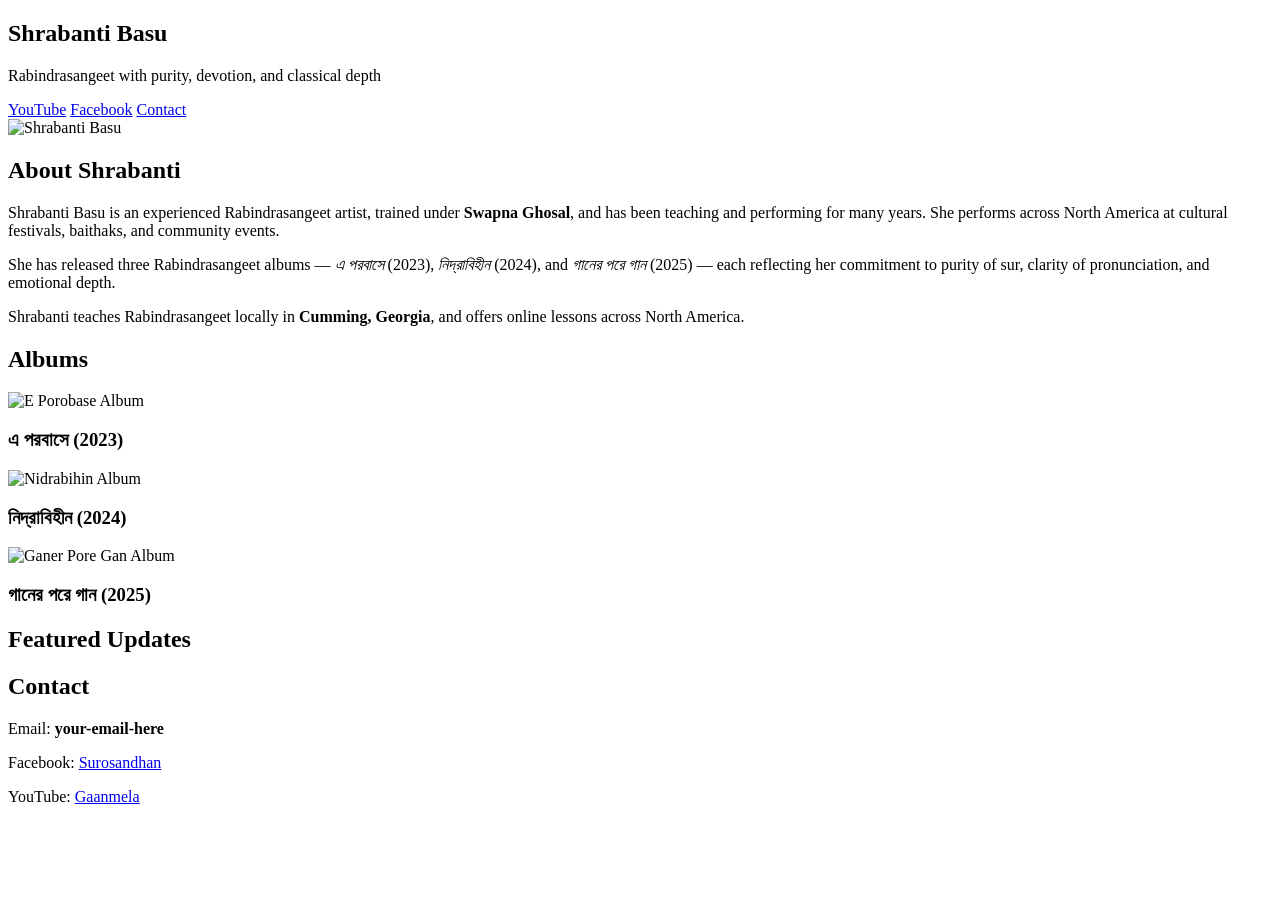
==== commit 6abd5261: "Add files via upload" ====
--- a/index.html
+++ b/index.html
@@ -1,410 +1,98 @@
-<!DOCTYPE html>
-<html lang="bn">
-<head>
-  <meta charset="UTF-8" />
-  <meta name="viewport" content="width=device-width, initial-scale=1.0" />
-  <title>সুরসন্ধান – শ্রাবন্তী বসু | Rabindrasangeet</title>
-  <link rel="preconnect" href="https://fonts.googleapis.com">
-  <link href="https://fonts.googleapis.com/css2?family=Hind+Siliguri:wght@300;400;500;600;700&family=Cormorant+Garamond:ital,wght@0,300;0,400;0,600;1,300;1,400&family=IM+Fell+English:ital@0;1&display=swap" rel="stylesheet">
-  <style>
-    :root {
-      --saffron:   #c8682a;
-      --gold:      #c9a84c;
-      --gold-lt:   #e8c97e;
-      --gold-dim:  rgba(201,168,76,0.13);
-      --parchment: #f5ead6;
-      --bg:        #1a0f05;
-      --bg2:       #231508;
-      --bg3:       #2d1a0a;
-      --text:      #f5ead6;
-      --text-dim:  rgba(245,234,214,0.6);
-      --border:    rgba(201,168,76,0.22);
-      --whatsapp:  #25d366;
-    }
-    *, *::before, *::after { box-sizing: border-box; margin: 0; padding: 0; }
-    html { scroll-behavior: smooth; }
-    body { background: var(--bg); color: var(--text); font-family: 'Cormorant Garamond', serif; overflow-x: hidden; }
-
-    /* NAV */
-    nav {
-      position: fixed; top: 0; left: 0; right: 0; z-index: 200;
-      display: flex; align-items: center; justify-content: space-between;
-      padding: 1.2rem 3.5rem;
-      background: linear-gradient(to bottom, rgba(26,15,5,0.97) 0%, transparent 100%);
-      backdrop-filter: blur(4px);
-    }
-    .nav-brand { display: flex; flex-direction: column; line-height: 1.1; }
-    .nav-brand-bn { font-family: 'Hind Siliguri', sans-serif; font-size: 1.25rem; font-weight: 600; color: var(--gold); }
-    .nav-brand-en { font-size: 0.65rem; letter-spacing: 0.25em; text-transform: uppercase; color: var(--text-dim); }
-    .nav-links { display: flex; gap: 2rem; list-style: none; }
-    .nav-links a { text-decoration: none; color: var(--text-dim); font-size: 0.8rem; letter-spacing: 0.18em; text-transform: uppercase; transition: color 0.3s; }
-    .nav-links a:hover { color: var(--gold-lt); }
-    .nav-social { display: flex; gap: 0.8rem; }
-    .nav-social a { display: flex; align-items: center; justify-content: center; width: 34px; height: 34px; border: 1px solid var(--border); border-radius: 50%; color: var(--text-dim); text-decoration: none; font-size: 0.85rem; transition: all 0.3s; }
-    .nav-social a:hover { border-color: var(--gold); color: var(--gold); }
-
-    /* HERO */
-    .hero { min-height: 100vh; display: grid; grid-template-columns: 1fr 1fr; position: relative; overflow: hidden; }
-    .hero-left {
-      position: relative;
-      background: radial-gradient(ellipse at 40% 50%, #3d1f08 0%, #1a0f05 65%);
-      display: flex; align-items: center; justify-content: center;
-    }
-    .mandala-svg { position: absolute; top: 50%; left: 50%; transform: translate(-50%,-50%); width: 520px; height: 520px; opacity: 0.13; pointer-events: none; }
-    .artist-frame { position: relative; z-index: 2; width: 300px; }
-    .artist-img { width: 100%; display: block; clip-path: polygon(0 0, 88% 0, 100% 12%, 100% 100%, 12% 100%, 0 88%); filter: sepia(10%) contrast(1.05); }
-    .artist-frame::before { content: ''; position: absolute; inset: -7px; background: linear-gradient(135deg, var(--gold) 0%, transparent 50%, var(--saffron) 100%); clip-path: polygon(0 0, 88% 0, 100% 12%, 100% 100%, 12% 100%, 0 88%); z-index: -1; opacity: 0.55; }
-    .hero-watermark { position: absolute; bottom: 2.5rem; left: 50%; transform: translateX(-50%); font-family: 'Hind Siliguri', sans-serif; font-size: 0.85rem; color: var(--gold); opacity: 0.38; letter-spacing: 0.12em; white-space: nowrap; }
-
-    .hero-right { display: flex; flex-direction: column; justify-content: center; padding: 9rem 4rem 5rem 3.5rem; }
-    .hero-eyebrow { display: flex; align-items: center; gap: 0.8rem; margin-bottom: 1.2rem; animation: fadeUp 0.7s ease both; }
-    .hero-eyebrow-line { width: 30px; height: 1px; background: var(--gold); opacity: 0.6; }
-    .hero-eyebrow-text { font-size: 0.7rem; letter-spacing: 0.35em; text-transform: uppercase; color: var(--gold); }
-    .hero-studio { font-family: 'Hind Siliguri', sans-serif; font-size: clamp(1.4rem, 3vw, 2.1rem); font-weight: 400; color: var(--gold); animation: fadeUp 0.7s 0.1s ease both; }
-    .hero-name { font-family: 'Hind Siliguri', sans-serif; font-size: clamp(2.4rem, 5vw, 4rem); font-weight: 700; line-height: 1.1; color: var(--parchment); margin-bottom: 0.5rem; animation: fadeUp 0.7s 0.15s ease both; }
-    .hero-subtitle { font-size: 1.1rem; font-style: italic; color: var(--text-dim); line-height: 1.6; margin-bottom: 0.4rem; animation: fadeUp 0.7s 0.25s ease both; }
-    .hero-location { font-family: 'Hind Siliguri', sans-serif; font-size: 0.92rem; color: var(--text-dim); margin-bottom: 2rem; animation: fadeUp 0.7s 0.3s ease both; }
-
-    .hero-albums { background: var(--gold-dim); border: 1px solid var(--border); border-left: 3px solid var(--gold); padding: 1rem 1.4rem; margin-bottom: 2rem; animation: fadeUp 0.7s 0.38s ease both; }
-    .hero-albums-label { font-size: 0.65rem; letter-spacing: 0.3em; text-transform: uppercase; color: var(--gold); margin-bottom: 0.4rem; }
-    .hero-albums-list { font-family: 'Hind Siliguri', sans-serif; font-size: 0.95rem; color: var(--text-dim); line-height: 1.75; }
-    .hero-albums-list strong { color: var(--parchment); }
-
-    .hero-cta { display: flex; gap: 1rem; flex-wrap: wrap; animation: fadeUp 0.7s 0.46s ease both; }
-    .btn { display: inline-flex; align-items: center; gap: 0.45rem; padding: 0.85rem 1.7rem; font-family: 'Cormorant Garamond', serif; font-size: 0.85rem; letter-spacing: 0.18em; text-transform: uppercase; text-decoration: none; cursor: pointer; border: none; transition: all 0.3s; }
-    .btn-primary { background: var(--gold); color: var(--bg); }
-    .btn-primary:hover { background: var(--gold-lt); transform: translateY(-2px); box-shadow: 0 8px 24px rgba(201,168,76,0.25); }
-    .btn-outline { background: transparent; color: var(--gold); border: 1px solid var(--gold); }
-    .btn-outline:hover { background: var(--gold-dim); transform: translateY(-2px); }
-    .btn-wa { background: var(--whatsapp); color: #fff; }
-    .btn-wa:hover { background: #1fb956; transform: translateY(-2px); box-shadow: 0 8px 24px rgba(37,211,102,0.3); }
-
-    @keyframes fadeUp { from { opacity:0; transform:translateY(22px); } to { opacity:1; transform:translateY(0); } }
-
-    /* DIVIDER */
-    .divider { width: 100%; height: 1px; background: linear-gradient(to right, transparent, var(--gold), transparent); opacity: 0.2; }
-
-    /* SECTIONS */
-    .section-wrap { padding: 6rem 4rem; max-width: 1180px; margin: 0 auto; }
-    .section-label { font-size: 0.68rem; letter-spacing: 0.38em; text-transform: uppercase; color: var(--gold); opacity: 0.8; margin-bottom: 0.6rem; }
-    .section-title { font-family: 'IM Fell English', serif; font-size: clamp(2rem, 3.5vw, 2.9rem); line-height: 1.1; margin-bottom: 0.2rem; }
-    .section-title-bn { font-family: 'Hind Siliguri', sans-serif; font-size: clamp(1.2rem, 2vw, 1.7rem); color: var(--gold); margin-bottom: 2.5rem; }
-
-    /* ABOUT */
-    .about-grid { display: grid; grid-template-columns: 190px 1fr; gap: 4rem; align-items: start; }
-    .about-stats { display: flex; flex-direction: column; }
-    .stat { padding: 1.5rem 0; border-bottom: 1px solid var(--border); }
-    .stat:first-child { padding-top: 0; }
-    .stat-num { font-family: 'IM Fell English', serif; font-size: 3rem; color: var(--gold); line-height: 1; }
-    .stat-lbl { font-size: 0.7rem; letter-spacing: 0.18em; text-transform: uppercase; color: var(--text-dim); margin-top: 0.15rem; }
-    .about-body p { font-size: 1.15rem; line-height: 1.82; color: var(--text-dim); margin-bottom: 1.3rem; }
-    .about-body p:first-child { font-size: 1.35rem; color: var(--text); font-style: italic; }
-
-    /* ALBUMS */
-    .albums-bg { background: var(--bg2); }
-    .albums-grid { display: grid; grid-template-columns: repeat(3, 1fr); gap: 1.6rem; }
-    .album-card { border: 1px solid var(--border); overflow: hidden; cursor: pointer; transition: border-color 0.3s, transform 0.3s; }
-    .album-card:hover { border-color: var(--gold); transform: translateY(-4px); }
-    .album-art { aspect-ratio: 1; display: flex; align-items: center; justify-content: center; font-size: 5rem; position: relative; overflow: hidden; }
-    .art-1 { background: radial-gradient(ellipse at 35% 40%, #3d1f08 0%, #0d0703 100%); }
-    .art-2 { background: radial-gradient(ellipse at 65% 55%, #1a0d20 0%, #0a0804 100%); }
-    .art-3 { background: radial-gradient(ellipse at 50% 30%, #05180a 0%, #0a0804 100%); }
-    .album-art svg { position: absolute; inset: 0; width: 100%; height: 100%; }
-    .album-art-sym { opacity: 0.18; color: var(--gold); position: relative; z-index: 1; }
-    .album-meta { padding: 1.3rem 1.4rem 1.5rem; background: var(--bg2); }
-    .album-year { font-size: 0.65rem; letter-spacing: 0.28em; text-transform: uppercase; color: var(--gold); opacity: 0.75; margin-bottom: 0.3rem; }
-    .album-title-bn { font-family: 'Hind Siliguri', sans-serif; font-size: 1.2rem; font-weight: 600; color: var(--parchment); }
-    .album-title-en { font-size: 0.85rem; font-style: italic; color: var(--text-dim); margin-top: 0.12rem; }
-    .album-badge { display: inline-block; margin-top: 0.6rem; padding: 0.15rem 0.6rem; border: 1px solid var(--border); font-size: 0.63rem; letter-spacing: 0.18em; text-transform: uppercase; color: var(--gold); }
-
-    /* TEACHING */
-    .t-grid { display: grid; grid-template-columns: repeat(2, 1fr); gap: 1.5rem; }
-    .t-card { padding: 2.2rem; border: 1px solid var(--border); background: var(--bg2); transition: border-color 0.3s, transform 0.3s; }
-    .t-card:hover { border-color: var(--gold); transform: translateY(-4px); }
-    .t-icon { font-size: 1.8rem; color: var(--gold); margin-bottom: 1rem; }
-    .t-card h3 { font-family: 'Hind Siliguri', sans-serif; font-size: 1.05rem; font-weight: 600; margin-bottom: 0.6rem; }
-    .t-card p { font-size: 1rem; line-height: 1.68; color: var(--text-dim); }
-
-    /* CONTACT */
-    .contact-bg { background: var(--bg2); }
-    .contact-grid { display: grid; grid-template-columns: 1fr 1.1fr; gap: 4.5rem; align-items: start; }
-    .contact-aside h3 { font-family: 'IM Fell English', serif; font-size: 1.9rem; margin-bottom: 1.2rem; line-height: 1.2; }
-    .contact-aside p { font-size: 1.05rem; line-height: 1.72; color: var(--text-dim); margin-bottom: 1.8rem; }
-    .cdetail { display: flex; align-items: center; gap: 0.9rem; margin-bottom: 0.9rem; color: var(--text-dim); font-size: 1rem; }
-    .cdetail-icon { color: var(--gold); width: 20px; text-align: center; }
-    .social-row { display: flex; gap: 1rem; margin-top: 2rem; flex-wrap: wrap; }
-    .social-btn { display: inline-flex; align-items: center; gap: 0.55rem; padding: 0.65rem 1.2rem; border: 1px solid var(--border); color: var(--text-dim); text-decoration: none; font-size: 0.78rem; letter-spacing: 0.1em; text-transform: uppercase; transition: all 0.3s; }
-    .social-btn:hover { border-color: var(--gold); color: var(--gold); }
-    .social-btn svg { width: 15px; height: 15px; fill: currentColor; }
-    .c-form { display: flex; flex-direction: column; gap: 1.1rem; }
-    .f-field { display: flex; flex-direction: column; gap: 0.35rem; }
-    .f-field label { font-size: 0.68rem; letter-spacing: 0.22em; text-transform: uppercase; color: var(--text-dim); }
-    .f-field input, .f-field textarea, .f-field select { background: var(--bg3); border: 1px solid var(--border); color: var(--text); padding: 0.8rem 1rem; font-family: 'Hind Siliguri', sans-serif; font-size: 0.95rem; outline: none; transition: border-color 0.3s; resize: none; -webkit-appearance: none; }
-    .f-field input:focus, .f-field textarea:focus, .f-field select:focus { border-color: var(--gold); }
-    .f-field textarea { min-height: 110px; }
-    .f-field select option { background: var(--bg3); }
-
-    /* FOOTER */
-    footer { border-top: 1px solid var(--border); padding: 2.2rem 3.5rem; display: flex; align-items: center; justify-content: space-between; color: var(--text-dim); font-size: 0.82rem; flex-wrap: wrap; gap: 1rem; }
-    .footer-brand { font-family: 'Hind Siliguri', sans-serif; font-size: 1.1rem; font-weight: 600; color: var(--gold); }
-    .footer-links { display: flex; gap: 1.8rem; flex-wrap: wrap; }
-    .footer-links a { color: var(--text-dim); text-decoration: none; font-size: 0.72rem; letter-spacing: 0.15em; text-transform: uppercase; transition: color 0.3s; }
-    .footer-links a:hover { color: var(--gold); }
-
-    /* RESPONSIVE */
-    @media (max-width: 900px) {
-      nav { padding: 1rem 1.2rem; }
-      .nav-links { display: none; }
-      .hero { grid-template-columns: 1fr; }
-      .hero-left { min-height: 42vh; }
-      .artist-frame { width: 200px; }
-      .hero-right { padding: 4rem 1.5rem 3rem; }
-      .section-wrap { padding: 4rem 1.5rem; }
-      .about-grid, .contact-grid { grid-template-columns: 1fr; gap: 2.5rem; }
-      .albums-grid, .t-grid { grid-template-columns: 1fr; }
-      footer { flex-direction: column; text-align: center; padding: 2rem 1.5rem; }
-    }
-  </style>
-</head>
-<body>
-
-<nav>
-  <div class="nav-brand">
-    <span class="nav-brand-bn">সুরসন্ধান</span>
-    <span class="nav-brand-en">Surosandhan · Shrabanti Basu</span>
-  </div>
-  <ul class="nav-links">
-    <li><a href="#about">About</a></li>
-    <li><a href="#albums">Albums</a></li>
-    <li><a href="#teaching">Lessons</a></li>
-    <li><a href="#contact">Contact</a></li>
-  </ul>
-  <div class="nav-social">
-    <a href="https://www.facebook.com/surosandhan" target="_blank" aria-label="Facebook">
-      <svg width="13" height="13" viewBox="0 0 24 24" fill="currentColor"><path d="M18 2h-3a5 5 0 0 0-5 5v3H7v4h3v8h4v-8h3l1-4h-4V7a1 1 0 0 1 1-1h3z"/></svg>
-    </a>
-    <a href="https://www.youtube.com/@gaanmela-rabindra-sangeet" target="_blank" aria-label="YouTube">
-      <svg width="13" height="13" viewBox="0 0 24 24" fill="currentColor"><path d="M22.54 6.42a2.78 2.78 0 0 0-1.95-1.96C18.88 4 12 4 12 4s-6.88 0-8.59.46A2.78 2.78 0 0 0 1.46 6.42 29 29 0 0 0 1 12a29 29 0 0 0 .46 5.58 2.78 2.78 0 0 0 1.95 1.96C5.12 20 12 20 12 20s6.88 0 8.59-.46a2.78 2.78 0 0 0 1.96-1.96A29 29 0 0 0 23 12a29 29 0 0 0-.46-5.58z"/><polygon points="9.75 15.02 15.5 12 9.75 8.98 9.75 15.02" fill="#1a0f05"/></svg>
-    </a>
-  </div>
-</nav>
-
-<!-- HERO -->
-<div class="hero" style="max-width:100%;">
-  <div class="hero-left">
-    <svg class="mandala-svg" viewBox="0 0 520 520" fill="none" xmlns="http://www.w3.org/2000/svg">
-      <circle cx="260" cy="260" r="240" stroke="#c9a84c" stroke-width="0.6"/>
-      <circle cx="260" cy="260" r="200" stroke="#c9a84c" stroke-width="0.5"/>
-      <circle cx="260" cy="260" r="160" stroke="#c9a84c" stroke-width="0.5"/>
-      <circle cx="260" cy="260" r="120" stroke="#c9a84c" stroke-width="0.5"/>
-      <circle cx="260" cy="260" r="80"  stroke="#c9a84c" stroke-width="0.5"/>
-      <line x1="20" y1="260" x2="500" y2="260" stroke="#c9a84c" stroke-width="0.4"/>
-      <line x1="260" y1="20"  x2="260" y2="500" stroke="#c9a84c" stroke-width="0.4"/>
-      <line x1="90"  y1="90"  x2="430" y2="430" stroke="#c9a84c" stroke-width="0.3"/>
-      <line x1="430" y1="90"  x2="90"  y2="430" stroke="#c9a84c" stroke-width="0.3"/>
-    </svg>
-
-    <div class="artist-frame">
-      <img src="SBFB.png" alt="Shrabanti Basu" class="artist-img" onerror="this.style.display='none';this.nextElementSibling.style.display='flex';">
-      <div style="display:none;width:100%;aspect-ratio:0.79;background:linear-gradient(135deg,#3d2208 0%,#1a0f05 100%);clip-path:polygon(0 0,88% 0,100% 12%,100% 100%,12% 100%,0 88%);align-items:center;justify-content:center;flex-direction:column;gap:0.8rem;">
-        <span style="font-size:4rem;opacity:0.25;color:var(--gold)">𝄞</span>
-        <span style="font-family:'Hind Siliguri',sans-serif;font-size:1.1rem;color:var(--gold);opacity:0.45;">শ্রাবন্তী বসু</span>
-      </div>
-    </div>
-    <div class="hero-watermark">রবীন্দ্রসংগীত · Rabindrasangeet</div>
-  </div>
-
-  <div class="hero-right">
-    <div class="hero-eyebrow">
-      <span class="hero-eyebrow-line"></span>
-      <span class="hero-eyebrow-text">Rabindrasangeet Artist &amp; Educator</span>
-    </div>
-    <div class="hero-studio">সুরসন্ধান</div>
-    <h1 class="hero-name">শ্রাবন্তী বসু</h1>
-    <p class="hero-subtitle">Online India, North America &amp; more —<br>and in-person lessons around Cumming, GA, USA</p>
-    <p class="hero-location">📍 Cumming, Georgia · Teaching Worldwide Online</p>
-
-    <div class="hero-albums">
-      <div class="hero-albums-label">রবীন্দ্রসংগীত অ্যালবাম</div>
-      <div class="hero-albums-list">
-        <strong>এ পরবাসে</strong> (২০২৩) &nbsp;·&nbsp;
-        <strong>নিদ্রাবিহীন</strong> (২০২৪) &nbsp;·&nbsp;
-        <strong>গানের পরে গান</strong> (২০২৫)
-      </div>
-    </div>
-
-    <div class="hero-cta">
-      <a href="https://wa.me/13048884193" class="btn btn-wa" target="_blank">
-        <svg width="15" height="15" viewBox="0 0 24 24" fill="currentColor"><path d="M17.472 14.382c-.297-.149-1.758-.867-2.03-.967-.273-.099-.471-.148-.67.15-.197.297-.767.966-.94 1.164-.173.199-.347.223-.644.075-.297-.15-1.255-.463-2.39-1.475-.883-.788-1.48-1.761-1.653-2.059-.173-.297-.018-.458.13-.606.134-.133.298-.347.446-.52.149-.174.198-.298.298-.497.099-.198.05-.371-.025-.52-.075-.149-.669-1.612-.916-2.207-.242-.579-.487-.5-.669-.51-.173-.008-.371-.01-.57-.01-.198 0-.52.074-.792.372-.272.297-1.04 1.016-1.04 2.479 0 1.462 1.065 2.875 1.213 3.074.149.198 2.096 3.2 5.077 4.487.709.306 1.262.489 1.694.625.712.227 1.36.195 1.871.118.571-.085 1.758-.719 2.006-1.413.248-.694.248-1.289.173-1.413-.074-.124-.272-.198-.57-.347m-5.421 7.403h-.004a9.87 9.87 0 0 1-5.031-1.378l-.361-.214-3.741.982.998-3.648-.235-.374a9.86 9.86 0 0 1-1.51-5.26c.001-5.45 4.436-9.884 9.888-9.884 2.64 0 5.122 1.03 6.988 2.898a9.825 9.825 0 0 1 2.893 6.994c-.003 5.45-4.437 9.884-9.885 9.884m8.413-18.297A11.815 11.815 0 0 0 12.05 0C5.495 0 .16 5.335.157 11.892c0 2.096.547 4.142 1.588 5.945L.057 24l6.305-1.654a11.882 11.882 0 0 0 5.683 1.448h.005c6.554 0 11.89-5.335 11.893-11.893a11.821 11.821 0 0 0-3.48-8.413z"/></svg>
-        +1 304 888 4193
-      </a>
-      <a href="https://www.youtube.com/@gaanmela-rabindra-sangeet" class="btn btn-outline" target="_blank">▶ YouTube</a>
-      <a href="#teaching" class="btn btn-primary">Enquire About Lessons</a>
-    </div>
-  </div>
-</div>
-
-<div class="divider"></div>
-
-<!-- ABOUT -->
-<div id="about">
-  <div class="section-wrap">
-    <div class="section-label">Biography</div>
-    <div class="section-title">A Voice Carrying<br><em>Tagore's Timeless Songs</em></div>
-    <div class="section-title-bn">সুরের সন্ধানে</div>
-    <div class="about-grid">
-      <div class="about-stats">
-        <div class="stat"><div class="stat-num">3</div><div class="stat-lbl">Albums Released</div></div>
-        <div class="stat"><div class="stat-num">২</div><div class="stat-lbl">Continents</div></div>
-        <div class="stat"><div class="stat-num">∞</div><div class="stat-lbl">Songs to Sing</div></div>
-      </div>
-      <div class="about-body">
-        <p>Shrabanti Basu is a devoted Rabindrasangeet artist and founder of <em>সুরসন্ধান</em> — a music school and practice dedicated to keeping Tagore's living tradition flourishing far from Bengal's shores.</p>
-        <p>Based in Cumming, Georgia, Shrabanti teaches students of all ages across India, North America, and beyond — both online and in person. Her teaching carries scholarly depth and the emotional warmth that Rabindrasangeet demands, welcoming beginners and advanced students alike into the world of Tagore's poetry and melody.</p>
-        <p>Her three albums — <strong>এ পরবাসে</strong> (2023), <strong>নিদ্রাবিহীন</strong> (2024), and <strong>গানের পরে গান</strong> (2025) — explore the longing of diaspora, the stillness of sleepless nights, and the joy of song following song.</p>
-      </div>
-    </div>
-  </div>
-</div>
-
-<div class="divider"></div>
-
-<!-- ALBUMS -->
-<div id="albums" class="albums-bg">
-  <div class="section-wrap">
-    <div class="section-label">Discography</div>
-    <div class="section-title">Three Albums,<br><em>One Journey in Song</em></div>
-    <div class="section-title-bn">রবীন্দ্রসংগীত অ্যালবাম</div>
-    <div class="albums-grid">
-      <div class="album-card">
-        <div class="album-art art-1">
-          <svg viewBox="0 0 300 300" xmlns="http://www.w3.org/2000/svg" opacity="0.22"><circle cx="150" cy="150" r="130" stroke="#c9a84c" stroke-width="0.6" fill="none"/><circle cx="150" cy="150" r="90" stroke="#c9a84c" stroke-width="0.5" fill="none"/><circle cx="150" cy="150" r="50" stroke="#c9a84c" stroke-width="0.5" fill="none"/><line x1="20" y1="150" x2="280" y2="150" stroke="#c9a84c" stroke-width="0.4"/><line x1="150" y1="20" x2="150" y2="280" stroke="#c9a84c" stroke-width="0.4"/></svg>
-          <span class="album-art-sym">♫</span>
-        </div>
-        <div class="album-meta">
-          <div class="album-year">2023</div>
-          <div class="album-title-bn">এ পরবাসে</div>
-          <div class="album-title-en">E Porobase · In This Foreign Land</div>
-          <div class="album-badge">Rabindrasangeet</div>
-        </div>
-      </div>
-      <div class="album-card">
-        <div class="album-art art-2">
-          <svg viewBox="0 0 300 300" xmlns="http://www.w3.org/2000/svg" opacity="0.2"><rect x="30" y="30" width="240" height="240" stroke="#c9a84c" stroke-width="0.5" fill="none"/><rect x="70" y="70" width="160" height="160" stroke="#c9a84c" stroke-width="0.5" fill="none"/><circle cx="150" cy="150" r="60" stroke="#c9a84c" stroke-width="0.5" fill="none"/><line x1="30" y1="30" x2="270" y2="270" stroke="#c9a84c" stroke-width="0.3"/><line x1="270" y1="30" x2="30" y2="270" stroke="#c9a84c" stroke-width="0.3"/></svg>
-          <span class="album-art-sym">𝄞</span>
-        </div>
-        <div class="album-meta">
-          <div class="album-year">2024</div>
-          <div class="album-title-bn">নিদ্রাবিহীন</div>
-          <div class="album-title-en">Nidrabiheen · Sleepless</div>
-          <div class="album-badge">Rabindrasangeet</div>
-        </div>
-      </div>
-      <div class="album-card">
-        <div class="album-art art-3">
-          <svg viewBox="0 0 300 300" xmlns="http://www.w3.org/2000/svg" opacity="0.2"><polygon points="150,20 280,260 20,260" stroke="#c9a84c" stroke-width="0.6" fill="none"/><circle cx="150" cy="150" r="80" stroke="#c9a84c" stroke-width="0.5" fill="none"/><circle cx="150" cy="150" r="40" stroke="#c9a84c" stroke-width="0.5" fill="none"/></svg>
-          <span class="album-art-sym">♬</span>
-        </div>
-        <div class="album-meta">
-          <div class="album-year">2025</div>
-          <div class="album-title-bn">গানের পরে গান</div>
-          <div class="album-title-en">Gaaner Pore Gaan · Song After Song</div>
-          <div class="album-badge">Latest · 2025</div>
-        </div>
-      </div>
-    </div>
-    <div style="margin-top:2rem;display:flex;gap:1rem;flex-wrap:wrap;">
-      <a href="https://www.youtube.com/@gaanmela-rabindra-sangeet" class="btn btn-outline" target="_blank">▶ Listen on YouTube</a>
-      <a href="https://www.facebook.com/surosandhan" class="btn btn-outline" target="_blank">Follow on Facebook</a>
-    </div>
-  </div>
-</div>
-
-<div class="divider"></div>
-
-<!-- TEACHING -->
-<div id="teaching">
-  <div class="section-wrap">
-    <div class="section-label">রবীন্দ্রসংগীত ক্লাস</div>
-    <div class="section-title">Learn Rabindrasangeet<br><em>with Shrabanti</em></div>
-    <div class="section-title-bn">সুরসন্ধান মিউজিক স্কুল</div>
-    <div class="t-grid">
-      <div class="t-card">
-        <div class="t-icon">🌐</div>
-        <h3>Online — India, North America &amp; More</h3>
-        <p>Live one-on-one sessions via video call, available to students across India, the US, Canada, and anywhere worldwide. Flexible scheduling to suit your timezone.</p>
-      </div>
-      <div class="t-card">
-        <div class="t-icon">🏠</div>
-        <h3>In-Person · Cumming, GA</h3>
-        <p>In-person classes available around Cumming, Georgia for local students who prefer a warm, face-to-face learning environment.</p>
-      </div>
-      <div class="t-card">
-        <div class="t-icon">🎶</div>
-        <h3>All Ages &amp; All Levels</h3>
-        <p>From curious beginners hearing Tagore's songs for the first time to advanced vocalists refining raga and taal — all are warmly welcome.</p>
-      </div>
-      <div class="t-card">
-        <div class="t-icon">📖</div>
-        <h3>Language, Poetry &amp; Tradition</h3>
-        <p>Lessons explore not just melody, but the Bengali poetry, cultural heritage, and spiritual depth that make Rabindrasangeet one of the world's great musical traditions.</p>
-      </div>
-    </div>
-    <div style="margin-top:2.5rem;display:flex;gap:1rem;flex-wrap:wrap;">
-      <a href="https://wa.me/13048884193" class="btn btn-wa" target="_blank">
-        <svg width="15" height="15" viewBox="0 0 24 24" fill="currentColor"><path d="M17.472 14.382c-.297-.149-1.758-.867-2.03-.967-.273-.099-.471-.148-.67.15-.197.297-.767.966-.94 1.164-.173.199-.347.223-.644.075-.297-.15-1.255-.463-2.39-1.475-.883-.788-1.48-1.761-1.653-2.059-.173-.297-.018-.458.13-.606.134-.133.298-.347.446-.52.149-.174.198-.298.298-.497.099-.198.05-.371-.025-.52-.075-.149-.669-1.612-.916-2.207-.242-.579-.487-.5-.669-.51-.173-.008-.371-.01-.57-.01-.198 0-.52.074-.792.372-.272.297-1.04 1.016-1.04 2.479 0 1.462 1.065 2.875 1.213 3.074.149.198 2.096 3.2 5.077 4.487.709.306 1.262.489 1.694.625.712.227 1.36.195 1.871.118.571-.085 1.758-.719 2.006-1.413.248-.694.248-1.289.173-1.413-.074-.124-.272-.198-.57-.347m-5.421 7.403h-.004a9.87 9.87 0 0 1-5.031-1.378l-.361-.214-3.741.982.998-3.648-.235-.374a9.86 9.86 0 0 1-1.51-5.26c.001-5.45 4.436-9.884 9.888-9.884 2.64 0 5.122 1.03 6.988 2.898a9.825 9.825 0 0 1 2.893 6.994c-.003 5.45-4.437 9.884-9.885 9.884m8.413-18.297A11.815 11.815 0 0 0 12.05 0C5.495 0 .16 5.335.157 11.892c0 2.096.547 4.142 1.588 5.945L.057 24l6.305-1.654a11.882 11.882 0 0 0 5.683 1.448h.005c6.554 0 11.89-5.335 11.893-11.893a11.821 11.821 0 0 0-3.48-8.413z"/></svg>
-        WhatsApp: +1 304 888 4193
-      </a>
-      <a href="#contact" class="btn btn-primary">Send a Message</a>
-    </div>
-  </div>
-</div>
-
-<div class="divider"></div>
-
-<!-- CONTACT -->
-<div id="contact" class="contact-bg">
-  <div class="section-wrap">
-    <div class="contact-grid">
-      <div class="contact-aside">
-        <div class="section-label">Get in Touch</div>
-        <h3>Let's Begin<br><em>the Conversation</em></h3>
-        <p>For lesson enquiries, album questions, performance bookings, or anything about Rabindrasangeet — reach out any time.</p>
-        <div class="cdetail"><span class="cdetail-icon">📱</span><span><a href="https://wa.me/13048884193" style="color:var(--whatsapp);text-decoration:none;">+1 304 888 4193 (WhatsApp)</a></span></div>
-        <div class="cdetail"><span class="cdetail-icon">📍</span><span>Cumming, Georgia, USA · Online Worldwide</span></div>
-        <div class="cdetail"><span class="cdetail-icon">🎵</span><span>YouTube · Facebook · Streaming Platforms</span></div>
-        <div class="social-row">
-          <a href="https://www.facebook.com/surosandhan" target="_blank" class="social-btn">
-            <svg viewBox="0 0 24 24"><path d="M18 2h-3a5 5 0 0 0-5 5v3H7v4h3v8h4v-8h3l1-4h-4V7a1 1 0 0 1 1-1h3z"/></svg>Facebook
-          </a>
-          <a href="https://www.youtube.com/@gaanmela-rabindra-sangeet" target="_blank" class="social-btn">
-            <svg viewBox="0 0 24 24"><path d="M22.54 6.42a2.78 2.78 0 0 0-1.95-1.96C18.88 4 12 4 12 4s-6.88 0-8.59.46A2.78 2.78 0 0 0 1.46 6.42 29 29 0 0 0 1 12a29 29 0 0 0 .46 5.58 2.78 2.78 0 0 0 1.95 1.96C5.12 20 12 20 12 20s6.88 0 8.59-.46a2.78 2.78 0 0 0 1.96-1.96A29 29 0 0 0 23 12a29 29 0 0 0-.46-5.58z"/><polygon points="9.75 15.02 15.5 12 9.75 8.98 9.75 15.02" fill="#231508"/></svg>YouTube
-          </a>
-        </div>
-      </div>
-      <form class="c-form" onsubmit="return false;">
-        <div class="f-field"><label>Your Name</label><input type="text" placeholder="Name" /></div>
-        <div class="f-field"><label>Email Address</label><input type="email" placeholder="your@email.com" /></div>
-        <div class="f-field">
-          <label>Enquiry Type</label>
-          <select><option>Lesson Enquiry</option><option>Album / Music</option><option>Performance / Booking</option><option>Collaboration</option><option>Other</option></select>
-        </div>
-        <div class="f-field"><label>Message</label><textarea placeholder="How can I help you?"></textarea></div>
-        <button type="submit" class="btn btn-primary" style="align-self:flex-start;">Send Message</button>
-      </form>
-    </div>
-  </div>
-</div>
-
-<footer>
-  <div class="footer-brand">সুরসন্ধান · Shrabanti Basu</div>
-  <div class="footer-links">
-    <a href="#about">About</a><a href="#albums">Albums</a><a href="#teaching">Lessons</a><a href="#contact">Contact</a>
-    <a href="https://www.facebook.com/surosandhan" target="_blank">Facebook</a>
-    <a href="https://www.youtube.com/@gaanmela-rabindra-sangeet" target="_blank">YouTube</a>
-  </div>
-  <span>&copy; 2025 সুরসন্ধান · Shrabanti Basu</span>
-</footer>
-
-</body>
-</html>
+<!DOCTYPE html>
+<html lang="en">
+<head>
+    <meta charset="UTF-8">
+    <meta name="viewport" content="width=device-width, initial-scale=1.0">
+    <title>Shrabanti Basu – Rabindrasangeet Artist</title>
+
+    <link rel="stylesheet" href="assets/css/styles.css">
+
+    <!-- Google Fonts -->
+    <link href="https://fonts.googleapis.com/css2?family=Merriweather:wght@300;400;700&family=Lora:wght@300;400;600&family=Noto+Serif+Bengali:wght@400;700&display=swap" rel="stylesheet">
+</head>
+
+<body>
+
+    <!-- HERO SECTION -->
+    <section class="hero">
+        <div class="hero-content">
+            <h1 class="artist-name">Shrabanti Basu</h1>
+            <p class="tagline">Rabindrasangeet with purity, devotion, and classical depth</p>
+
+            <div class="hero-buttons">
+                <a href="https://www.youtube.com/@gaanmela-rabindra-sangeet" target="_blank" class="btn">YouTube</a>
+                <a href="https://www.facebook.com/surosandhan" target="_blank" class="btn">Facebook</a>
+                <a href="#contact" class="btn">Contact</a>
+            </div>
+        </div>
+    </section>
+
+    <!-- ABOUT SECTION -->
+    <section class="about" id="about">
+        <div class="container">
+            <img src="assets/images/shrabanti-basu-profile.jpg" class="profile-img" alt="Shrabanti Basu">
+
+            <div class="about-text">
+                <h2>About Shrabanti</h2>
+                <p>
+                    Shrabanti Basu is an experienced Rabindrasangeet artist, trained under 
+                    <strong>Swapna Ghosal</strong>, and has been teaching and performing for many years. 
+                    She performs across North America at cultural festivals, baithaks, and community events.
+                </p>
+                <p>
+                    She has released three Rabindrasangeet albums — 
+                    <em>এ পরবাসে</em> (2023), <em>নিদ্রাবিহীন</em> (2024), and 
+                    <em>গানের পরে গান</em> (2025) — each reflecting her commitment to purity of sur, 
+                    clarity of pronunciation, and emotional depth.
+                </p>
+                <p>
+                    Shrabanti teaches Rabindrasangeet locally in <strong>Cumming, Georgia</strong>, 
+                    and offers online lessons across North America.
+                </p>
+            </div>
+        </div>
+    </section>
+
+    <!-- ALBUMS SECTION -->
+    <section class="albums" id="albums">
+        <h2>Albums</h2>
+
+        <div class="album-grid">
+
+            <div class="album-card">
+                <img src="assets/images/album-e-porobase-2023.jpg" alt="E Porobase Album">
+                <h3>এ পরবাসে (2023)</h3>
+            </div>
+
+            <div class="album-card">
+                <img src="assets/images/album-nidrabihin-2024.jpg" alt="Nidrabihin Album">
+                <h3>নিদ্রাবিহীন (2024)</h3>
+            </div>
+
+            <div class="album-card">
+                <img src="assets/images/album-ganer-pore-gan-2025.jpg" alt="Ganer Pore Gan Album">
+                <h3>গানের পরে গান (2025)</h3>
+            </div>
+
+        </div>
+    </section>
+
+    <!-- FEATURED UPDATES -->
+    <section class="featured" id="featured">
+        <h2>Featured Updates</h2>
+        <div id="featured-container" class="featured-container">
+            <!-- Loaded dynamically from featured.json -->
+        </div>
+    </section>
+
+    <!-- CONTACT -->
+    <section class="contact" id="contact">
+        <h2>Contact</h2>
+        <p>Email: <strong>your-email-here</strong></p>
+        <p>Facebook: <a href="https://www.facebook.com/surosandhan" target="_blank">Surosandhan</a></p>
+        <p>YouTube: <a href="https://www.youtube.com/@gaanmela-rabindra-sangeet" target="_blank">Gaanmela</a></p>
+    </section>
+
+    <script src="assets/js/app.js"></script>
+</body>
+</html>
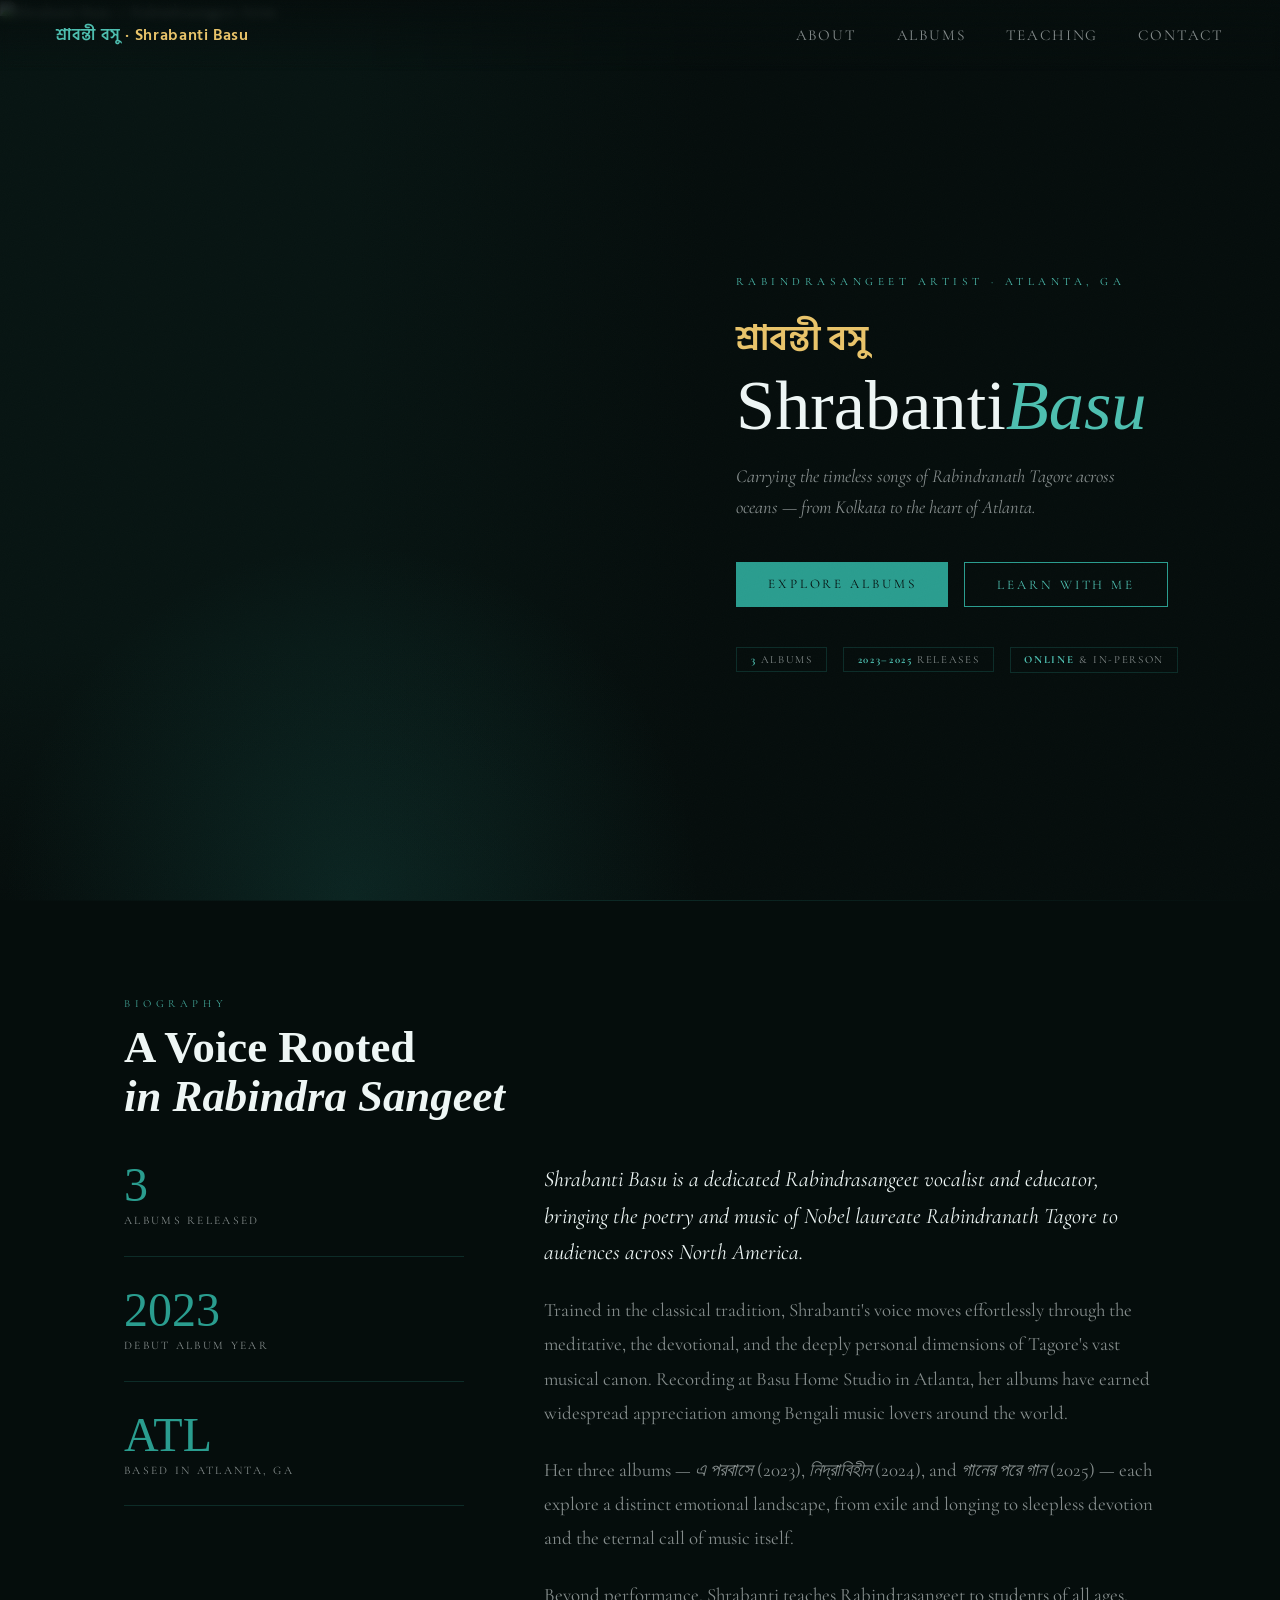
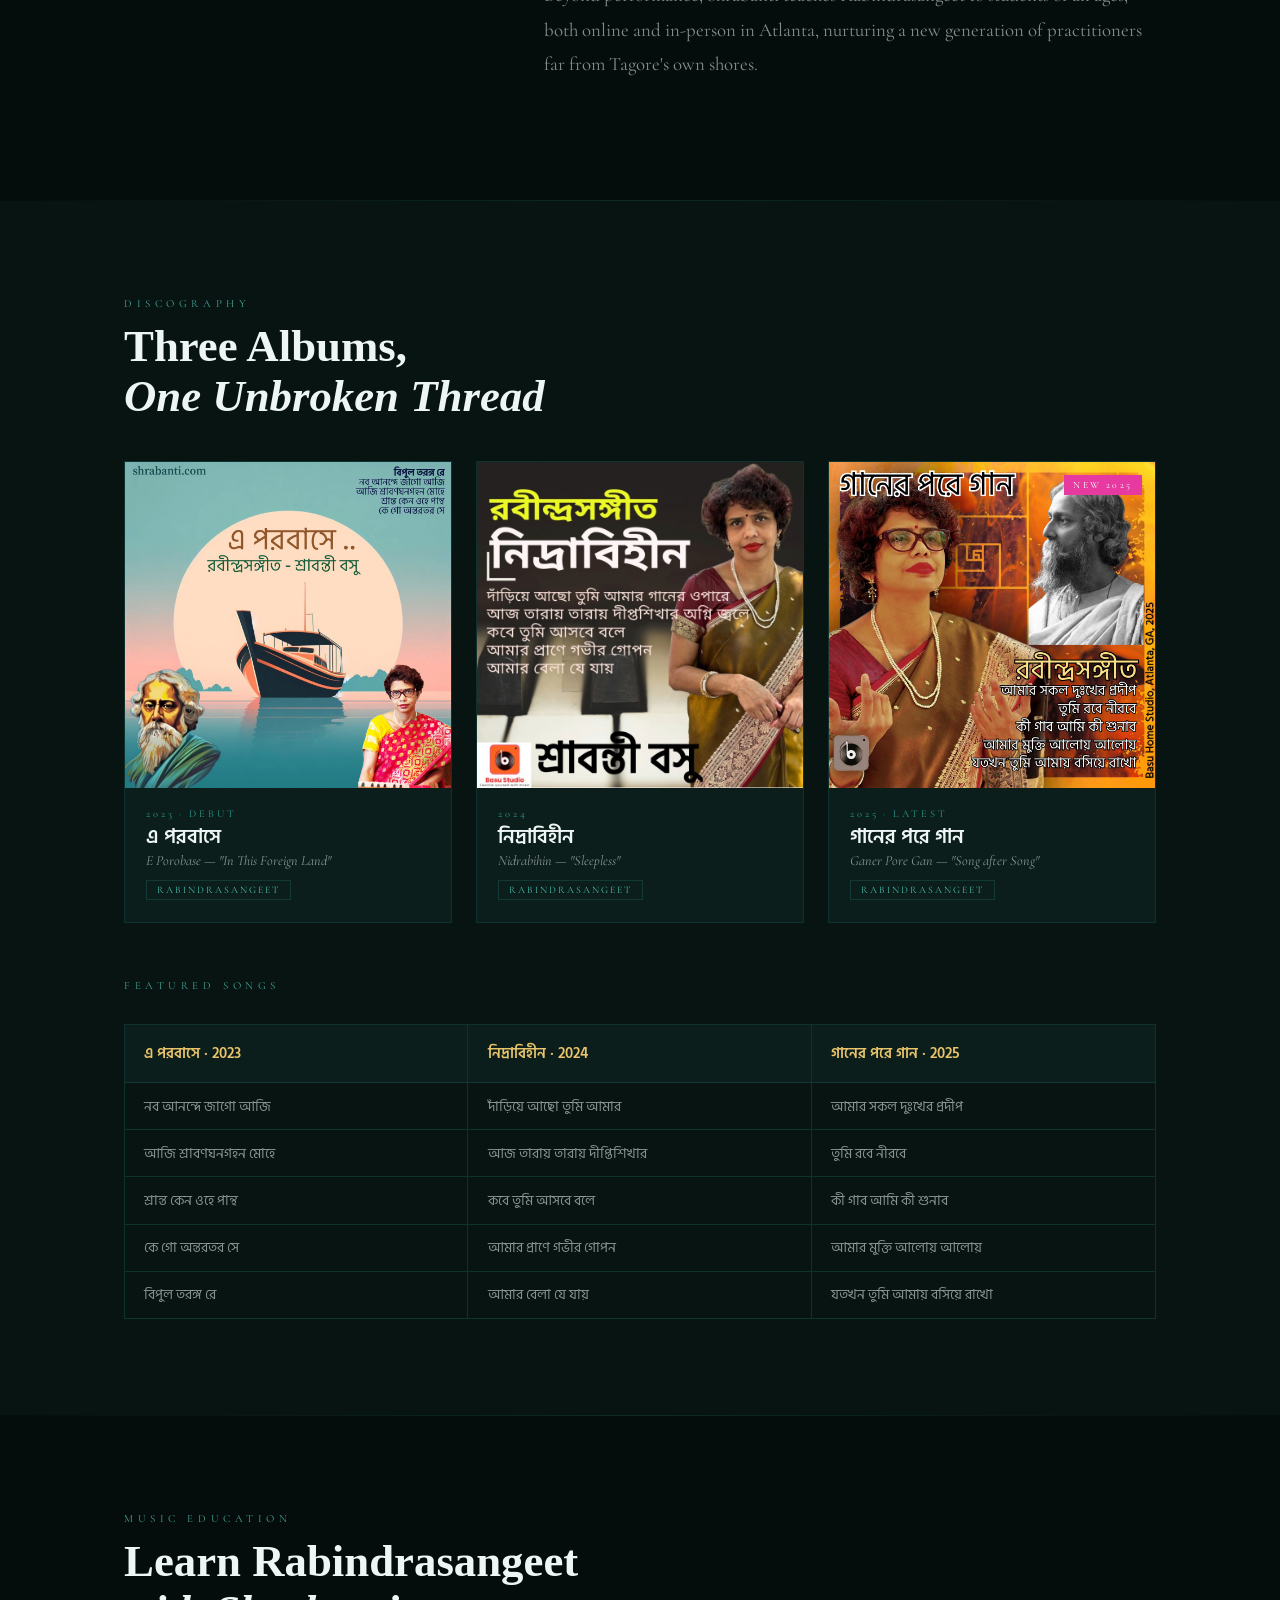
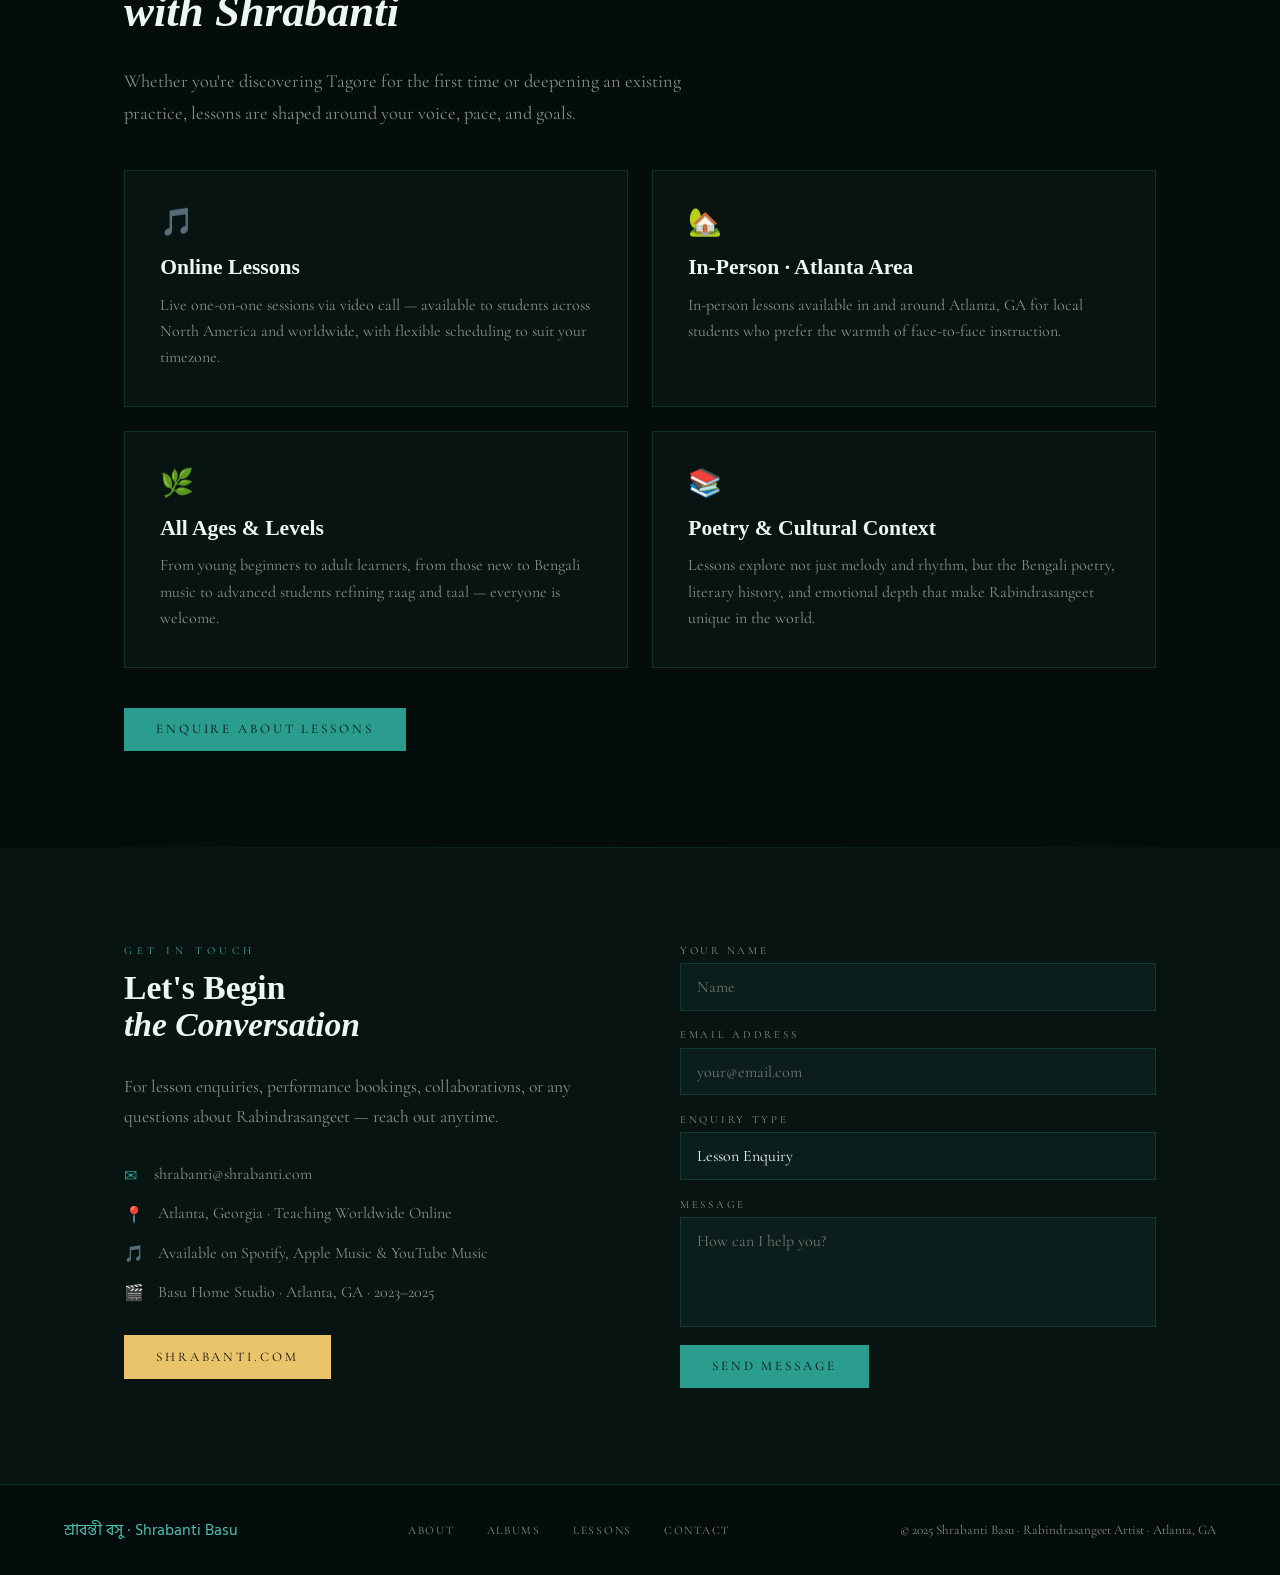
==== commit c0a8b498: "Add files via upload" ====
--- a/index.html
+++ b/index.html
@@ -1,98 +1,341 @@
-<!DOCTYPE html>
-<html lang="en">
-<head>
-    <meta charset="UTF-8">
-    <meta name="viewport" content="width=device-width, initial-scale=1.0">
-    <title>Shrabanti Basu – Rabindrasangeet Artist</title>
-
-    <link rel="stylesheet" href="assets/css/styles.css">
-
-    <!-- Google Fonts -->
-    <link href="https://fonts.googleapis.com/css2?family=Merriweather:wght@300;400;700&family=Lora:wght@300;400;600&family=Noto+Serif+Bengali:wght@400;700&display=swap" rel="stylesheet">
-</head>
-
-<body>
-
-    <!-- HERO SECTION -->
-    <section class="hero">
-        <div class="hero-content">
-            <h1 class="artist-name">Shrabanti Basu</h1>
-            <p class="tagline">Rabindrasangeet with purity, devotion, and classical depth</p>
-
-            <div class="hero-buttons">
-                <a href="https://www.youtube.com/@gaanmela-rabindra-sangeet" target="_blank" class="btn">YouTube</a>
-                <a href="https://www.facebook.com/surosandhan" target="_blank" class="btn">Facebook</a>
-                <a href="#contact" class="btn">Contact</a>
-            </div>
-        </div>
-    </section>
-
-    <!-- ABOUT SECTION -->
-    <section class="about" id="about">
-        <div class="container">
-            <img src="assets/images/shrabanti-basu-profile.jpg" class="profile-img" alt="Shrabanti Basu">
-
-            <div class="about-text">
-                <h2>About Shrabanti</h2>
-                <p>
-                    Shrabanti Basu is an experienced Rabindrasangeet artist, trained under 
-                    <strong>Swapna Ghosal</strong>, and has been teaching and performing for many years. 
-                    She performs across North America at cultural festivals, baithaks, and community events.
-                </p>
-                <p>
-                    She has released three Rabindrasangeet albums — 
-                    <em>এ পরবাসে</em> (2023), <em>নিদ্রাবিহীন</em> (2024), and 
-                    <em>গানের পরে গান</em> (2025) — each reflecting her commitment to purity of sur, 
-                    clarity of pronunciation, and emotional depth.
-                </p>
-                <p>
-                    Shrabanti teaches Rabindrasangeet locally in <strong>Cumming, Georgia</strong>, 
-                    and offers online lessons across North America.
-                </p>
-            </div>
-        </div>
-    </section>
-
-    <!-- ALBUMS SECTION -->
-    <section class="albums" id="albums">
-        <h2>Albums</h2>
-
-        <div class="album-grid">
-
-            <div class="album-card">
-                <img src="assets/images/album-e-porobase-2023.jpg" alt="E Porobase Album">
-                <h3>এ পরবাসে (2023)</h3>
-            </div>
-
-            <div class="album-card">
-                <img src="assets/images/album-nidrabihin-2024.jpg" alt="Nidrabihin Album">
-                <h3>নিদ্রাবিহীন (2024)</h3>
-            </div>
-
-            <div class="album-card">
-                <img src="assets/images/album-ganer-pore-gan-2025.jpg" alt="Ganer Pore Gan Album">
-                <h3>গানের পরে গান (2025)</h3>
-            </div>
-
-        </div>
-    </section>
-
-    <!-- FEATURED UPDATES -->
-    <section class="featured" id="featured">
-        <h2>Featured Updates</h2>
-        <div id="featured-container" class="featured-container">
-            <!-- Loaded dynamically from featured.json -->
-        </div>
-    </section>
-
-    <!-- CONTACT -->
-    <section class="contact" id="contact">
-        <h2>Contact</h2>
-        <p>Email: <strong>your-email-here</strong></p>
-        <p>Facebook: <a href="https://www.facebook.com/surosandhan" target="_blank">Surosandhan</a></p>
-        <p>YouTube: <a href="https://www.youtube.com/@gaanmela-rabindra-sangeet" target="_blank">Gaanmela</a></p>
-    </section>
-
-    <script src="assets/js/app.js"></script>
-</body>
-</html>
+<!DOCTYPE html>
+<html lang="en">
+<head>
+  <meta charset="UTF-8" />
+  <meta name="viewport" content="width=device-width, initial-scale=1.0" />
+  <title>Shrabanti Basu | Rabindrasangeet Artist</title>
+  <link rel="preconnect" href="https://fonts.googleapis.com">
+  <link href="https://fonts.googleapis.com/css2?family=Cormorant+Garamond:ital,wght@0,300;0,400;0,600;1,300;1,400&family=Hind+Siliguri:wght@300;400;500;600&family=IM+Fell+English:ital@0;1&display=swap" rel="stylesheet">
+  <style>
+    :root {
+      --teal:        #2a9d8f;
+      --teal-light:  #4dbfb0;
+      --teal-dim:    rgba(42,157,143,0.12);
+      --gold:        #e9c46a;
+      --magenta:     #e63aa0;
+      --bg:          #050d0c;
+      --bg2:         #071412;
+      --bg3:         #0b1e1b;
+      --text:        #eef6f5;
+      --text-dim:    rgba(238,246,245,0.55);
+      --border:      rgba(42,157,143,0.22);
+    }
+    *, *::before, *::after { box-sizing: border-box; margin: 0; padding: 0; }
+    html { scroll-behavior: smooth; }
+    body { background: var(--bg); color: var(--text); font-family: 'Cormorant Garamond', serif; overflow-x: hidden; }
+    body::before {
+      content: ''; position: fixed; inset: 0;
+      background-image: url("data:image/svg+xml,%3Csvg viewBox='0 0 200 200' xmlns='http://www.w3.org/2000/svg'%3E%3Cfilter id='n'%3E%3CfeTurbulence type='fractalNoise' baseFrequency='0.85' numOctaves='4' stitchTiles='stitch'/%3E%3C/filter%3E%3Crect width='100%25' height='100%25' filter='url(%23n)' opacity='0.035'/%3E%3C/svg%3E");
+      background-size: 180px; pointer-events: none; z-index: 999; opacity: 0.55;
+    }
+
+    /* NAV */
+    nav { position: fixed; top: 0; left: 0; right: 0; z-index: 100; display: flex; align-items: center; justify-content: space-between; padding: 1.4rem 3.5rem; background: linear-gradient(to bottom, rgba(5,13,12,0.97) 0%, transparent 100%); backdrop-filter: blur(4px); }
+    .nav-logo { font-family: 'Hind Siliguri', sans-serif; font-size: 1rem; font-weight: 600; color: var(--teal-light); text-decoration: none; letter-spacing: 0.04em; }
+    .nav-logo span { color: var(--gold); }
+    .nav-links { display: flex; gap: 2.5rem; list-style: none; }
+    .nav-links a { text-decoration: none; color: var(--text-dim); font-family: 'Cormorant Garamond', serif; font-size: 0.95rem; letter-spacing: 0.12em; text-transform: uppercase; transition: color 0.3s; }
+    .nav-links a:hover { color: var(--teal-light); }
+
+    /* HERO */
+    .hero { min-height: 100vh; display: grid; grid-template-columns: 1.1fr 0.9fr; position: relative; overflow: hidden; }
+    .hero-portrait { position: relative; overflow: hidden; background: var(--bg2); }
+    .hero-portrait img { width: 100%; height: 100%; object-fit: cover; object-position: center top; opacity: 0.85; transition: transform 8s ease; }
+    .hero-portrait:hover img { transform: scale(1.04); }
+    .hero-portrait::after { content: ''; position: absolute; inset: 0; background: linear-gradient(to right, transparent 50%, var(--bg) 100%), linear-gradient(to top, var(--bg) 0%, transparent 28%); }
+    .hero-portrait::before { content: ''; position: absolute; bottom: 0; left: 0; right: 0; height: 40%; z-index: 1; background: radial-gradient(ellipse at 50% 100%, rgba(42,157,143,0.16) 0%, transparent 70%); }
+    .hero-content { display: flex; flex-direction: column; justify-content: center; padding: 8rem 4rem 5rem 2rem; position: relative; z-index: 2; }
+
+    @keyframes fadeUp { from { opacity: 0; transform: translateY(22px); } to { opacity: 1; transform: translateY(0); } }
+
+    .hero-eyebrow { font-size: 0.7rem; letter-spacing: 0.4em; text-transform: uppercase; color: var(--teal-light); margin-bottom: 1.4rem; animation: fadeUp 0.7s ease both; }
+    .hero-name-bengali { font-family: 'Hind Siliguri', sans-serif; font-size: clamp(1.5rem, 2.8vw, 2.2rem); font-weight: 600; color: var(--gold); margin-bottom: 0.3rem; animation: fadeUp 0.7s 0.1s ease both; }
+    .hero-name { font-family: 'IM Fell English', serif; font-size: clamp(3rem, 5.5vw, 5rem); line-height: 0.92; font-weight: 400; animation: fadeUp 0.7s 0.2s ease both; }
+    .hero-name em { font-style: italic; color: var(--teal-light); }
+    .hero-tagline { font-size: 1.15rem; color: var(--text-dim); font-style: italic; margin: 1.5rem 0 2.5rem; line-height: 1.65; max-width: 380px; animation: fadeUp 0.7s 0.3s ease both; }
+    .hero-cta { display: flex; gap: 1rem; flex-wrap: wrap; animation: fadeUp 0.7s 0.4s ease both; }
+    .hero-badges { display: flex; gap: 1rem; margin-top: 2.5rem; flex-wrap: wrap; animation: fadeUp 0.7s 0.5s ease both; }
+    .badge { padding: 0.32rem 0.85rem; border: 1px solid var(--border); font-size: 0.68rem; letter-spacing: 0.15em; text-transform: uppercase; color: var(--text-dim); }
+    .badge strong { color: var(--teal-light); }
+
+    .btn { display: inline-block; padding: 0.85rem 2rem; font-family: 'Cormorant Garamond', serif; font-size: 0.82rem; letter-spacing: 0.22em; text-transform: uppercase; text-decoration: none; cursor: pointer; border: none; transition: all 0.3s; }
+    .btn-primary { background: var(--teal); color: var(--bg); }
+    .btn-primary:hover { background: var(--teal-light); transform: translateY(-2px); box-shadow: 0 8px 30px rgba(42,157,143,0.28); }
+    .btn-outline { background: transparent; color: var(--teal-light); border: 1px solid var(--teal); }
+    .btn-outline:hover { background: var(--teal-dim); transform: translateY(-2px); }
+    .btn-gold { background: var(--gold); color: var(--bg); }
+    .btn-gold:hover { background: #f0d080; transform: translateY(-2px); }
+
+    /* DIVIDER */
+    .divider { width: 100%; height: 1px; background: linear-gradient(to right, transparent, var(--teal), transparent); opacity: 0.2; }
+
+    /* SECTION */
+    .section { padding: 6rem 4rem; max-width: 1160px; margin: 0 auto; }
+    .section-label { font-size: 0.68rem; letter-spacing: 0.42em; text-transform: uppercase; color: var(--teal-light); opacity: 0.85; margin-bottom: 0.8rem; }
+    .section-title { font-family: 'IM Fell English', serif; font-size: clamp(2rem, 3.5vw, 3rem); line-height: 1.1; margin-bottom: 1.8rem; }
+
+    /* ABOUT */
+    .about-layout { display: grid; grid-template-columns: 1fr 1.8fr; gap: 5rem; align-items: start; margin-top: 2.5rem; }
+    .about-stats { display: flex; flex-direction: column; }
+    .stat { padding: 1.8rem 0; border-bottom: 1px solid var(--border); }
+    .stat:first-child { padding-top: 0; }
+    .stat-num { font-family: 'IM Fell English', serif; font-size: 3rem; color: var(--teal); line-height: 1; margin-bottom: 0.25rem; }
+    .stat-lbl { font-size: 0.72rem; letter-spacing: 0.2em; text-transform: uppercase; color: var(--text-dim); }
+    .about-body p { font-size: 1.18rem; line-height: 1.82; color: var(--text-dim); margin-bottom: 1.4rem; }
+    .about-body p.lead { font-size: 1.38rem; color: var(--text); font-style: italic; line-height: 1.65; }
+
+    /* ALBUMS */
+    .albums-bg { background: var(--bg2); }
+    .albums-grid { display: grid; grid-template-columns: repeat(3, 1fr); gap: 1.5rem; margin-top: 2.5rem; }
+    .album-card { position: relative; overflow: hidden; cursor: pointer; border: 1px solid var(--border); transition: border-color 0.4s, transform 0.4s; }
+    .album-card:hover { border-color: var(--teal); transform: translateY(-6px); box-shadow: 0 16px 40px rgba(42,157,143,0.18); }
+    .album-thumb { aspect-ratio: 1; display: block; width: 100%; object-fit: cover; transition: transform 0.5s ease; }
+    .album-card:hover .album-thumb { transform: scale(1.05); }
+    .album-meta { padding: 1.2rem 1.3rem 1.4rem; background: var(--bg3); }
+    .album-year { font-size: 0.65rem; letter-spacing: 0.28em; text-transform: uppercase; color: var(--teal); margin-bottom: 0.3rem; }
+    .album-title-bengali { font-family: 'Hind Siliguri', sans-serif; font-size: 1.25rem; font-weight: 600; color: var(--text); line-height: 1.2; margin-bottom: 0.2rem; }
+    .album-title-eng { font-size: 0.88rem; color: var(--text-dim); font-style: italic; }
+    .album-tag { display: inline-block; margin-top: 0.7rem; padding: 0.18rem 0.65rem; border: 1px solid var(--border); color: var(--teal-light); font-size: 0.62rem; letter-spacing: 0.2em; text-transform: uppercase; }
+    .badge-new { position: absolute; top: 0.8rem; right: 0.8rem; background: var(--magenta); color: #fff; font-size: 0.6rem; letter-spacing: 0.25em; text-transform: uppercase; padding: 0.25rem 0.6rem; }
+
+    /* TRACKS */
+    .tracks-grid { display: grid; grid-template-columns: repeat(3, 1fr); margin-top: 2rem; border: 1px solid var(--border); }
+    .track-col { border-right: 1px solid var(--border); }
+    .track-col:last-child { border-right: none; }
+    .track-header { padding: 1rem 1.2rem; background: var(--bg3); border-bottom: 1px solid var(--border); font-family: 'Hind Siliguri', sans-serif; font-size: 0.95rem; font-weight: 600; color: var(--gold); }
+    .track-list { list-style: none; }
+    .track-list li { padding: 0.72rem 1.2rem; border-bottom: 1px solid var(--border); font-family: 'Hind Siliguri', sans-serif; font-size: 0.88rem; color: var(--text-dim); transition: color 0.2s, background 0.2s; }
+    .track-list li:last-child { border-bottom: none; }
+    .track-list li:hover { color: var(--text); background: var(--teal-dim); }
+
+    /* TEACHING */
+    .teaching-grid { display: grid; grid-template-columns: repeat(2, 1fr); gap: 1.5rem; margin-top: 2.5rem; }
+    .teaching-card { padding: 2.2rem; border: 1px solid var(--border); background: var(--bg2); transition: border-color 0.3s, transform 0.3s; }
+    .teaching-card:hover { border-color: var(--teal); transform: translateY(-4px); }
+    .teaching-icon { font-size: 1.7rem; margin-bottom: 1rem; color: var(--teal); }
+    .teaching-card h3 { font-family: 'IM Fell English', serif; font-size: 1.35rem; margin-bottom: 0.7rem; }
+    .teaching-card p { color: var(--text-dim); font-size: 1rem; line-height: 1.65; }
+
+    /* CONTACT */
+    .contact-layout { display: grid; grid-template-columns: 1fr 1fr; gap: 5rem; align-items: start; }
+    .contact-info p { color: var(--text-dim); font-size: 1.1rem; line-height: 1.7; margin-bottom: 2rem; }
+    .contact-detail { display: flex; align-items: flex-start; gap: 0.9rem; margin-bottom: 1.1rem; color: var(--text-dim); font-size: 1rem; }
+    .ci-icon { color: var(--teal); min-width: 16px; margin-top: 0.1rem; }
+    .contact-form { display: flex; flex-direction: column; gap: 1.1rem; }
+    .form-field { display: flex; flex-direction: column; gap: 0.4rem; }
+    .form-field label { font-size: 0.68rem; letter-spacing: 0.25em; text-transform: uppercase; color: var(--text-dim); }
+    .form-field input, .form-field textarea, .form-field select { background: var(--bg3); border: 1px solid var(--border); color: var(--text); padding: 0.8rem 1rem; font-family: 'Cormorant Garamond', serif; font-size: 1rem; outline: none; transition: border-color 0.3s; resize: none; -webkit-appearance: none; }
+    .form-field input:focus, .form-field textarea:focus, .form-field select:focus { border-color: var(--teal); }
+    .form-field textarea { min-height: 110px; }
+    .form-field select option { background: var(--bg3); }
+
+    /* FOOTER */
+    footer { border-top: 1px solid var(--border); padding: 2rem 4rem; display: flex; align-items: center; justify-content: space-between; color: var(--text-dim); font-size: 0.82rem; flex-wrap: wrap; gap: 1rem; }
+    .footer-logo { font-family: 'Hind Siliguri', sans-serif; font-size: 1rem; color: var(--teal-light); text-decoration: none; }
+    .footer-links { display: flex; gap: 2rem; }
+    .footer-links a { color: var(--text-dim); text-decoration: none; font-size: 0.72rem; letter-spacing: 0.15em; text-transform: uppercase; transition: color 0.3s; }
+    .footer-links a:hover { color: var(--teal-light); }
+
+    /* RESPONSIVE */
+    @media (max-width: 900px) {
+      nav { padding: 1rem 1.5rem; }
+      .nav-links { display: none; }
+      .hero { grid-template-columns: 1fr; }
+      .hero-portrait { height: 55vw; min-height: 260px; }
+      .hero-content { padding: 3rem 1.5rem; }
+      .section { padding: 4rem 1.5rem; }
+      .about-layout, .contact-layout { grid-template-columns: 1fr; gap: 2.5rem; }
+      .albums-grid, .tracks-grid, .teaching-grid { grid-template-columns: 1fr; }
+      .track-col { border-right: none; border-bottom: 1px solid var(--border); }
+      footer { flex-direction: column; text-align: center; padding: 1.5rem; }
+    }
+  </style>
+</head>
+<body>
+
+  <nav>
+    <a href="#" class="nav-logo">শ্রাবন্তী বসু <span>· Shrabanti Basu</span></a>
+    <ul class="nav-links">
+      <li><a href="#about">About</a></li>
+      <li><a href="#albums">Albums</a></li>
+      <li><a href="#teaching">Teaching</a></li>
+      <li><a href="#contact">Contact</a></li>
+    </ul>
+  </nav>
+
+  <!-- HERO -->
+  <div class="hero" style="padding:0;">
+    <div class="hero-portrait">
+      <img src="shrabanti-basu-profile.jpg" alt="Shrabanti Basu — Rabindrasangeet Artist" />
+    </div>
+    <div class="hero-content">
+      <div class="hero-eyebrow">Rabindrasangeet Artist · Atlanta, GA</div>
+      <div class="hero-name-bengali">শ্রাবন্তী বসু</div>
+      <h1 class="hero-name">Shrabanti<em>Basu</em></h1>
+      <p class="hero-tagline">Carrying the timeless songs of Rabindranath Tagore across oceans — from Kolkata to the heart of Atlanta.</p>
+      <div class="hero-cta">
+        <a href="#albums" class="btn btn-primary">Explore Albums</a>
+        <a href="#teaching" class="btn btn-outline">Learn with Me</a>
+      </div>
+      <div class="hero-badges">
+        <div class="badge"><strong>3</strong> Albums</div>
+        <div class="badge"><strong>2023–2025</strong> Releases</div>
+        <div class="badge"><strong>Online</strong> &amp; In-Person</div>
+      </div>
+    </div>
+  </div>
+
+  <div class="divider"></div>
+
+  <!-- ABOUT -->
+  <section id="about" class="section">
+    <div class="section-label">Biography</div>
+    <h2 class="section-title">A Voice Rooted<br><em>in Rabindra Sangeet</em></h2>
+    <div class="about-layout">
+      <div class="about-stats">
+        <div class="stat"><div class="stat-num">3</div><div class="stat-lbl">Albums Released</div></div>
+        <div class="stat"><div class="stat-num">2023</div><div class="stat-lbl">Debut Album Year</div></div>
+        <div class="stat"><div class="stat-num">ATL</div><div class="stat-lbl">Based in Atlanta, GA</div></div>
+      </div>
+      <div class="about-body">
+        <p class="lead">Shrabanti Basu is a dedicated Rabindrasangeet vocalist and educator, bringing the poetry and music of Nobel laureate Rabindranath Tagore to audiences across North America.</p>
+        <p>Trained in the classical tradition, Shrabanti's voice moves effortlessly through the meditative, the devotional, and the deeply personal dimensions of Tagore's vast musical canon. Recording at Basu Home Studio in Atlanta, her albums have earned widespread appreciation among Bengali music lovers around the world.</p>
+        <p>Her three albums — <em>এ পরবাসে</em> (2023), <em>নিদ্রাবিহীন</em> (2024), and <em>গানের পরে গান</em> (2025) — each explore a distinct emotional landscape, from exile and longing to sleepless devotion and the eternal call of music itself.</p>
+        <p>Beyond performance, Shrabanti teaches Rabindrasangeet to students of all ages, both online and in-person in Atlanta, nurturing a new generation of practitioners far from Tagore's own shores.</p>
+      </div>
+    </div>
+  </section>
+
+  <div class="divider"></div>
+
+  <!-- ALBUMS -->
+  <div id="albums" class="albums-bg">
+    <div class="section">
+      <div class="section-label">Discography</div>
+      <h2 class="section-title">Three Albums,<br><em>One Unbroken Thread</em></h2>
+      <div class="albums-grid">
+        <div class="album-card">
+          <img class="album-thumb" src="album-e-porobase-2023.jpg" alt="এ পরবাসে 2023" />
+          <div class="album-meta">
+            <div class="album-year">2023 · Debut</div>
+            <div class="album-title-bengali">এ পরবাসে</div>
+            <div class="album-title-eng">E Porobase — "In This Foreign Land"</div>
+            <div class="album-tag">Rabindrasangeet</div>
+          </div>
+        </div>
+        <div class="album-card">
+          <img class="album-thumb" src="album-nidrabihin-2024.png" alt="নিদ্রাবিহীন 2024" />
+          <div class="album-meta">
+            <div class="album-year">2024</div>
+            <div class="album-title-bengali">নিদ্রাবিহীন</div>
+            <div class="album-title-eng">Nidrabihin — "Sleepless"</div>
+            <div class="album-tag">Rabindrasangeet</div>
+          </div>
+        </div>
+        <div class="album-card">
+          <div class="badge-new">New 2025</div>
+          <img class="album-thumb" src="album-ganer-pore-gan-2025.jpg" alt="গানের পরে গান 2025" />
+          <div class="album-meta">
+            <div class="album-year">2025 · Latest</div>
+            <div class="album-title-bengali">গানের পরে গান</div>
+            <div class="album-title-eng">Ganer Pore Gan — "Song after Song"</div>
+            <div class="album-tag">Rabindrasangeet</div>
+          </div>
+        </div>
+      </div>
+
+      <!-- Featured tracks -->
+      <div style="margin-top:3.5rem;">
+        <div class="section-label">Featured Songs</div>
+        <div class="tracks-grid">
+          <div class="track-col">
+            <div class="track-header">এ পরবাসে · 2023</div>
+            <ul class="track-list">
+              <li>নব আনন্দে জাগো আজি</li>
+              <li>আজি শ্রাবণঘনগহন মোহে</li>
+              <li>শ্রান্ত কেন ওহে পান্থ</li>
+              <li>কে গো অন্তরতর সে</li>
+              <li>বিপুল তরঙ্গ রে</li>
+            </ul>
+          </div>
+          <div class="track-col">
+            <div class="track-header">নিদ্রাবিহীন · 2024</div>
+            <ul class="track-list">
+              <li>দাঁড়িয়ে আছো তুমি আমার</li>
+              <li>আজ তারায় তারায় দীপ্তিশিখার</li>
+              <li>কবে তুমি আসবে বলে</li>
+              <li>আমার প্রাণে গভীর গোপন</li>
+              <li>আমার বেলা যে যায়</li>
+            </ul>
+          </div>
+          <div class="track-col">
+            <div class="track-header">গানের পরে গান · 2025</div>
+            <ul class="track-list">
+              <li>আমার সকল দুঃখের প্রদীপ</li>
+              <li>তুমি রবে নীরবে</li>
+              <li>কী গাব আমি কী শুনাব</li>
+              <li>আমার মুক্তি আলোয় আলোয়</li>
+              <li>যতখন তুমি আমায় বসিয়ে রাখো</li>
+            </ul>
+          </div>
+        </div>
+      </div>
+    </div>
+  </div>
+
+  <div class="divider"></div>
+
+  <!-- TEACHING -->
+  <section id="teaching" class="section">
+    <div class="section-label">Music Education</div>
+    <h2 class="section-title">Learn Rabindrasangeet<br><em>with Shrabanti</em></h2>
+    <p style="color:var(--text-dim); font-size:1.15rem; max-width:580px; line-height:1.78; margin-bottom:0.5rem;">Whether you're discovering Tagore for the first time or deepening an existing practice, lessons are shaped around your voice, pace, and goals.</p>
+    <div class="teaching-grid">
+      <div class="teaching-card"><div class="teaching-icon">🎵</div><h3>Online Lessons</h3><p>Live one-on-one sessions via video call — available to students across North America and worldwide, with flexible scheduling to suit your timezone.</p></div>
+      <div class="teaching-card"><div class="teaching-icon">🏡</div><h3>In-Person · Atlanta Area</h3><p>In-person lessons available in and around Atlanta, GA for local students who prefer the warmth of face-to-face instruction.</p></div>
+      <div class="teaching-card"><div class="teaching-icon">🌿</div><h3>All Ages &amp; Levels</h3><p>From young beginners to adult learners, from those new to Bengali music to advanced students refining raag and taal — everyone is welcome.</p></div>
+      <div class="teaching-card"><div class="teaching-icon">📚</div><h3>Poetry &amp; Cultural Context</h3><p>Lessons explore not just melody and rhythm, but the Bengali poetry, literary history, and emotional depth that make Rabindrasangeet unique in the world.</p></div>
+    </div>
+    <div style="margin-top:2.5rem;"><a href="#contact" class="btn btn-primary">Enquire About Lessons</a></div>
+  </section>
+
+  <div class="divider"></div>
+
+  <!-- CONTACT -->
+  <div id="contact" style="background:var(--bg2);">
+    <div class="section">
+      <div class="contact-layout">
+        <div class="contact-info">
+          <div class="section-label">Get in Touch</div>
+          <h2 class="section-title" style="font-size:2.1rem;">Let's Begin<br><em>the Conversation</em></h2>
+          <p>For lesson enquiries, performance bookings, collaborations, or any questions about Rabindrasangeet — reach out anytime.</p>
+          <div class="contact-detail"><span class="ci-icon">✉</span><span>shrabanti@shrabanti.com</span></div>
+          <div class="contact-detail"><span class="ci-icon">📍</span><span>Atlanta, Georgia · Teaching Worldwide Online</span></div>
+          <div class="contact-detail"><span class="ci-icon">🎵</span><span>Available on Spotify, Apple Music &amp; YouTube Music</span></div>
+          <div class="contact-detail"><span class="ci-icon">🎬</span><span>Basu Home Studio · Atlanta, GA · 2023–2025</span></div>
+          <div style="margin-top:2rem;"><a href="https://shrabanti.com" class="btn btn-gold">shrabanti.com</a></div>
+        </div>
+        <form class="contact-form" onsubmit="return false;">
+          <div class="form-field"><label>Your Name</label><input type="text" placeholder="Name" /></div>
+          <div class="form-field"><label>Email Address</label><input type="email" placeholder="your@email.com" /></div>
+          <div class="form-field">
+            <label>Enquiry Type</label>
+            <select><option>Lesson Enquiry</option><option>Performance / Booking</option><option>Album / Music</option><option>Collaboration</option><option>Other</option></select>
+          </div>
+          <div class="form-field"><label>Message</label><textarea placeholder="How can I help you?"></textarea></div>
+          <button type="submit" class="btn btn-primary" style="align-self:flex-start;">Send Message</button>
+        </form>
+      </div>
+    </div>
+  </div>
+
+  <footer>
+    <a href="#" class="footer-logo">শ্রাবন্তী বসু · Shrabanti Basu</a>
+    <div class="footer-links">
+      <a href="#about">About</a><a href="#albums">Albums</a><a href="#teaching">Lessons</a><a href="#contact">Contact</a>
+    </div>
+    <span>&copy; 2025 Shrabanti Basu · Rabindrasangeet Artist · Atlanta, GA</span>
+  </footer>
+
+</body>
+</html>
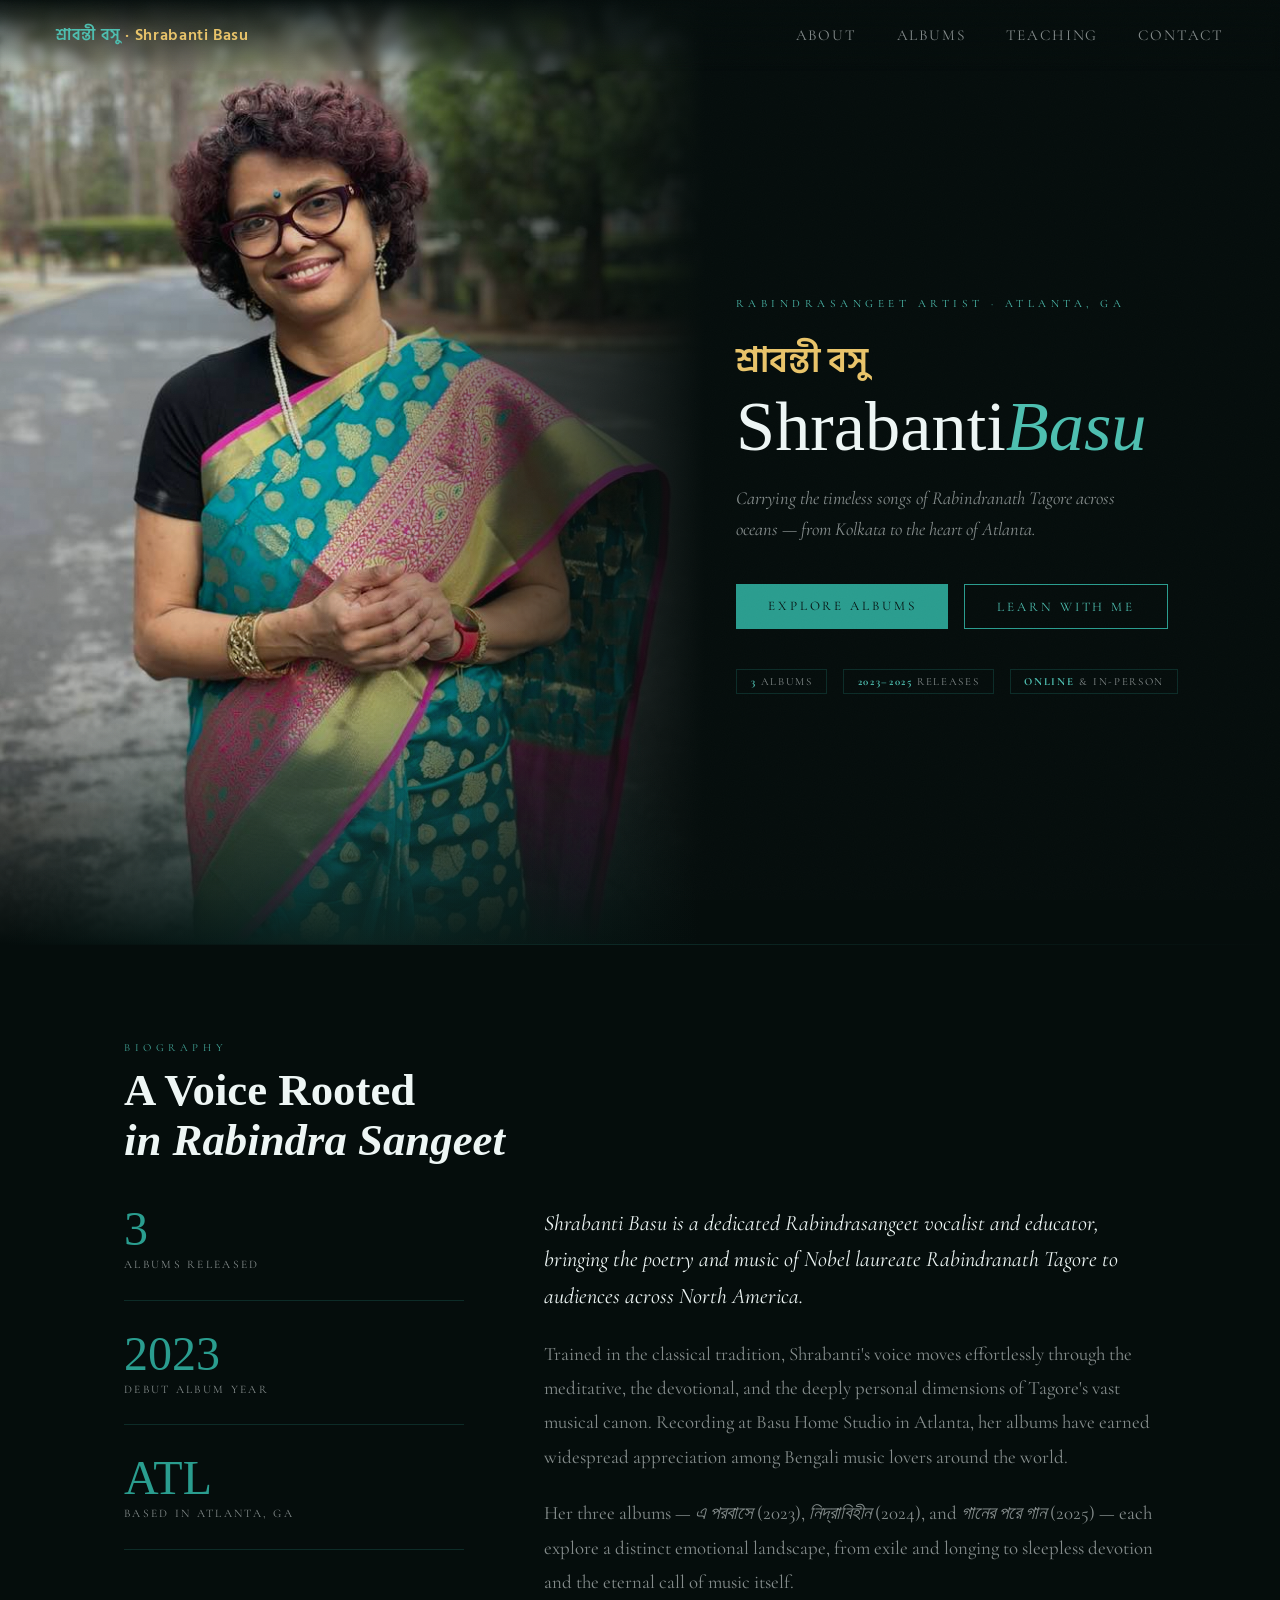
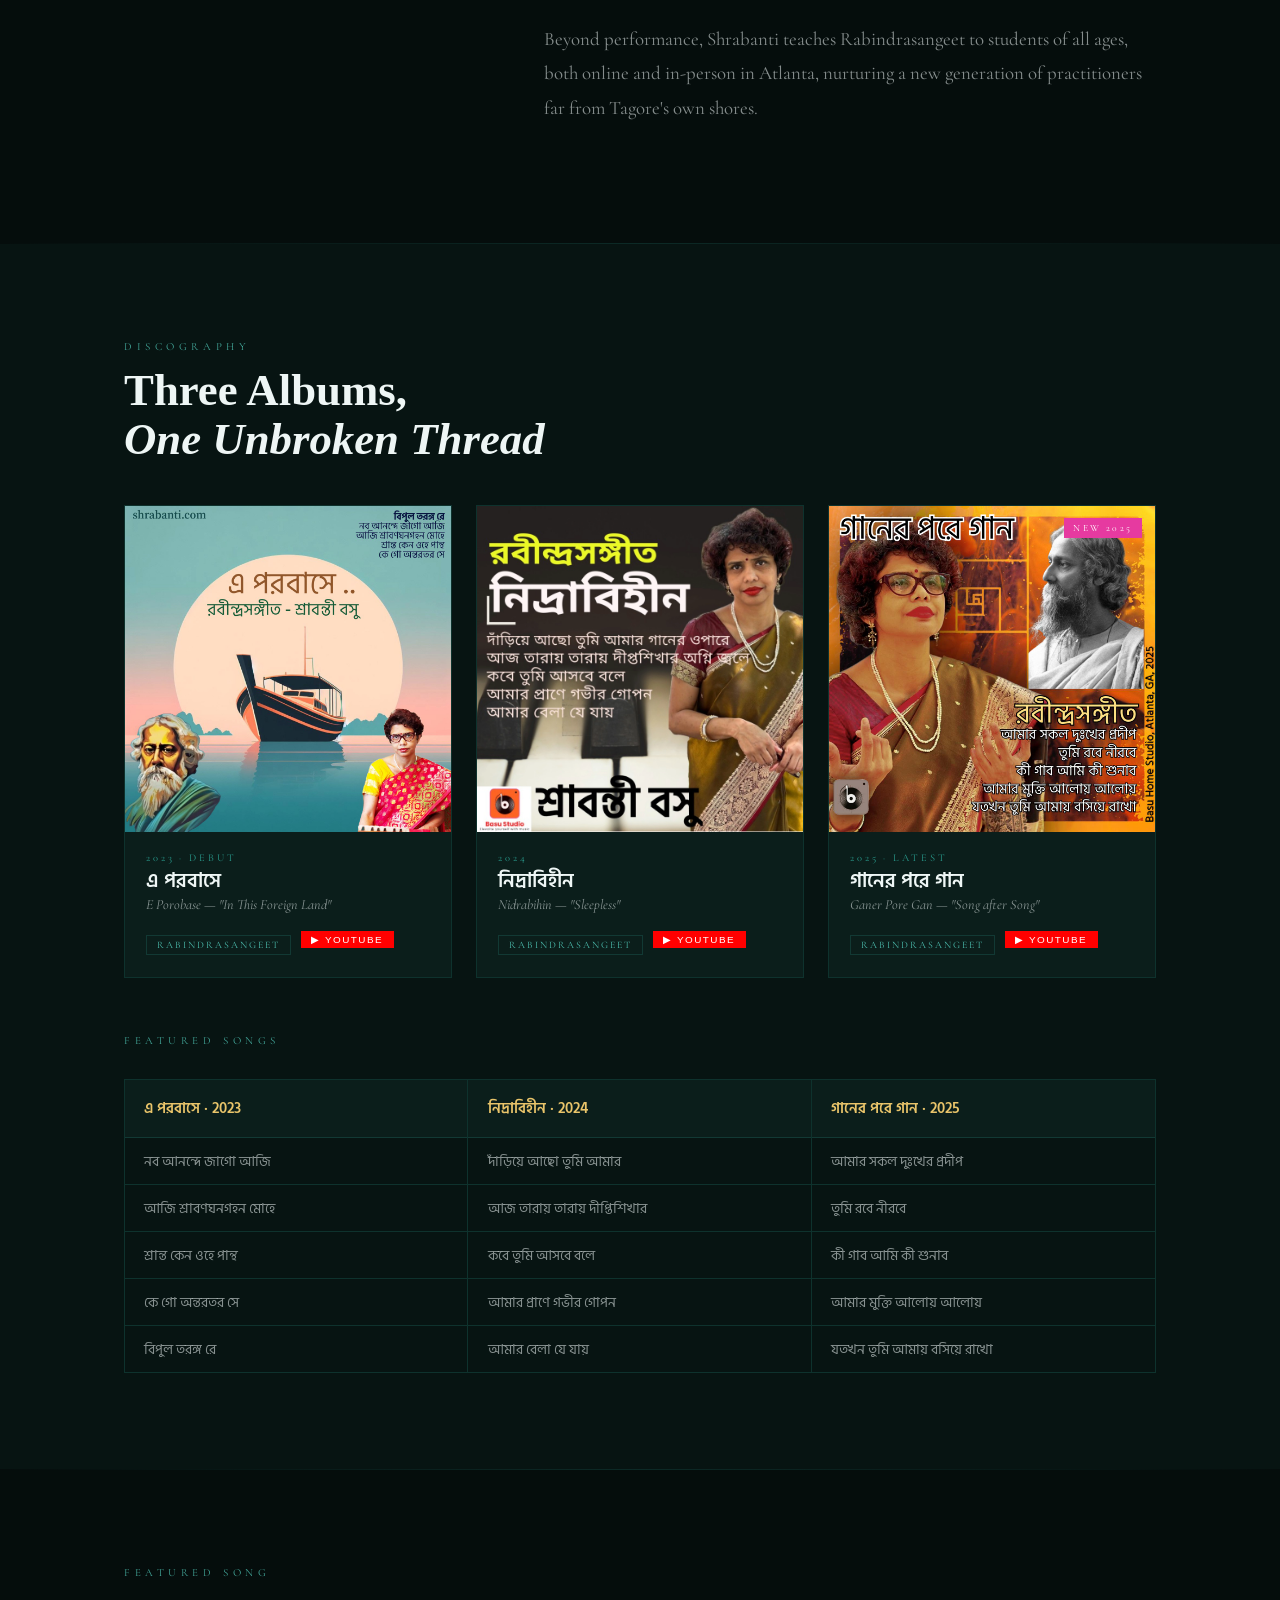
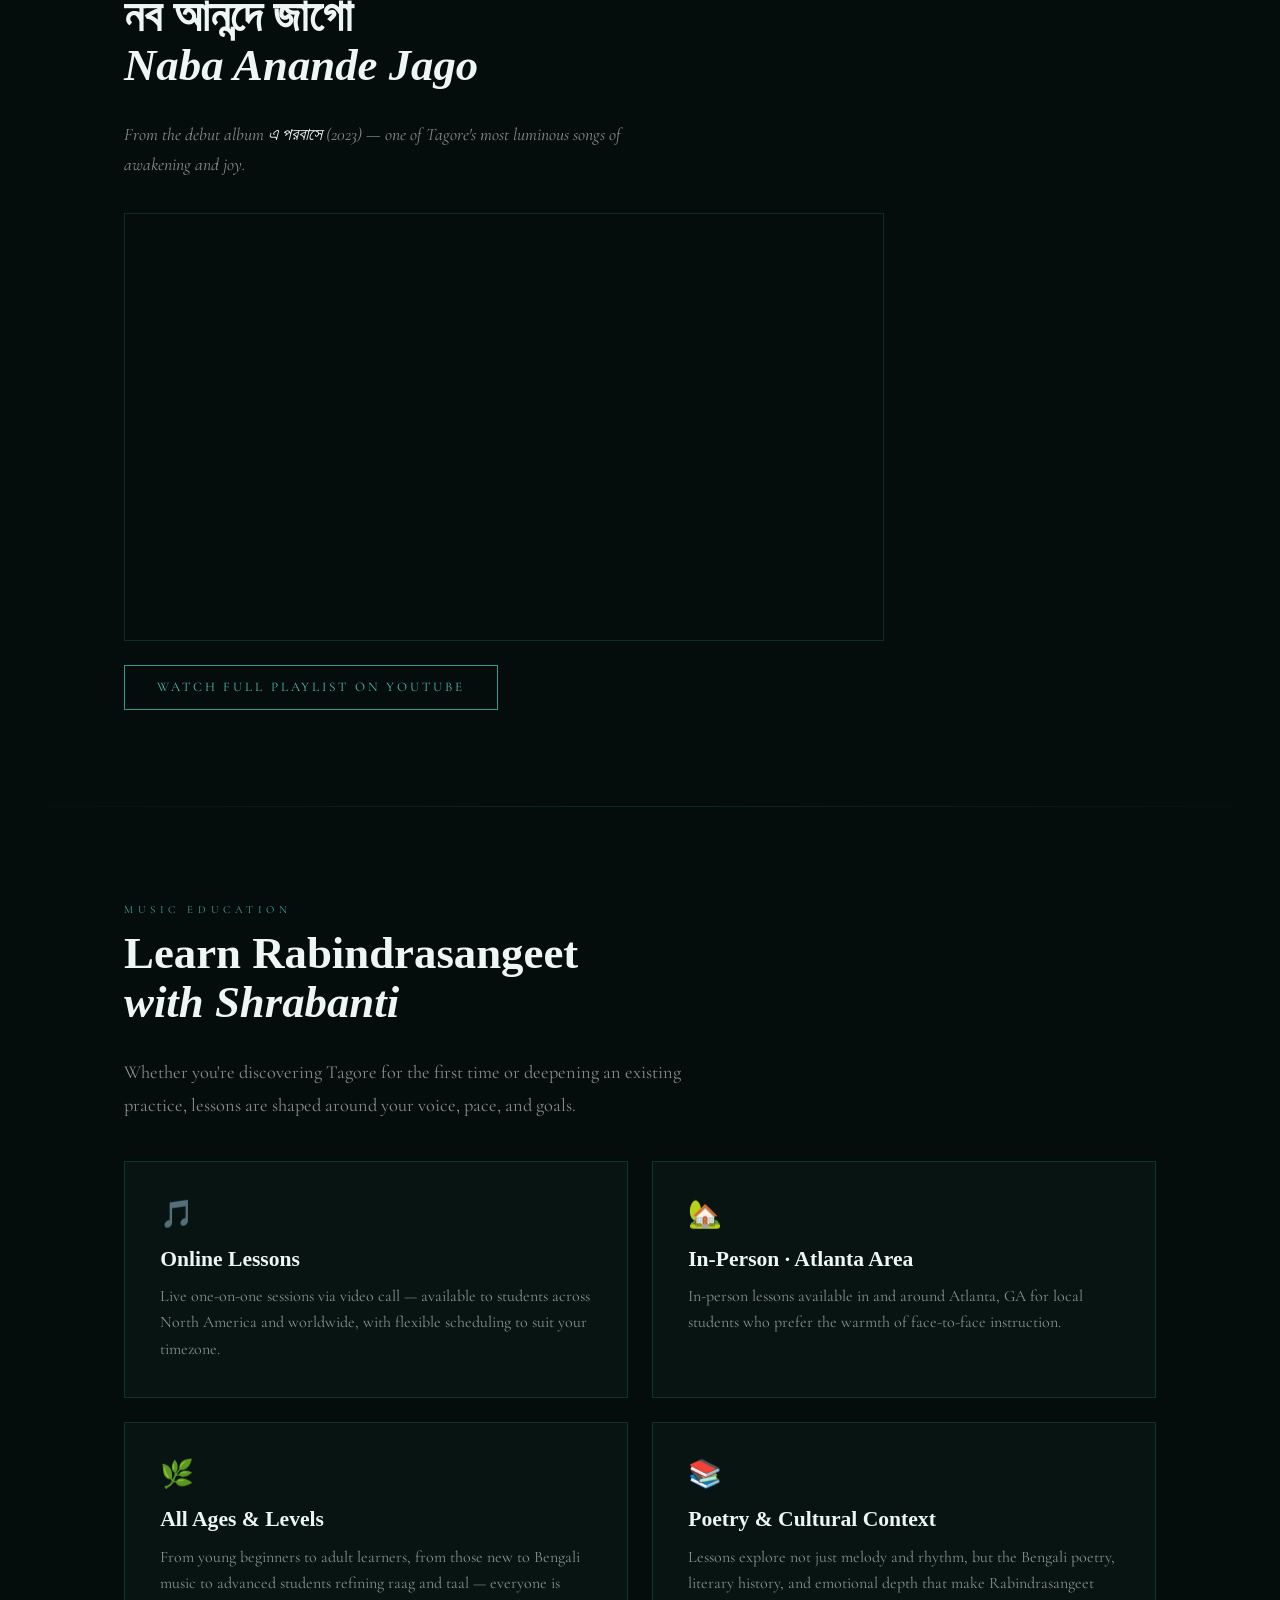
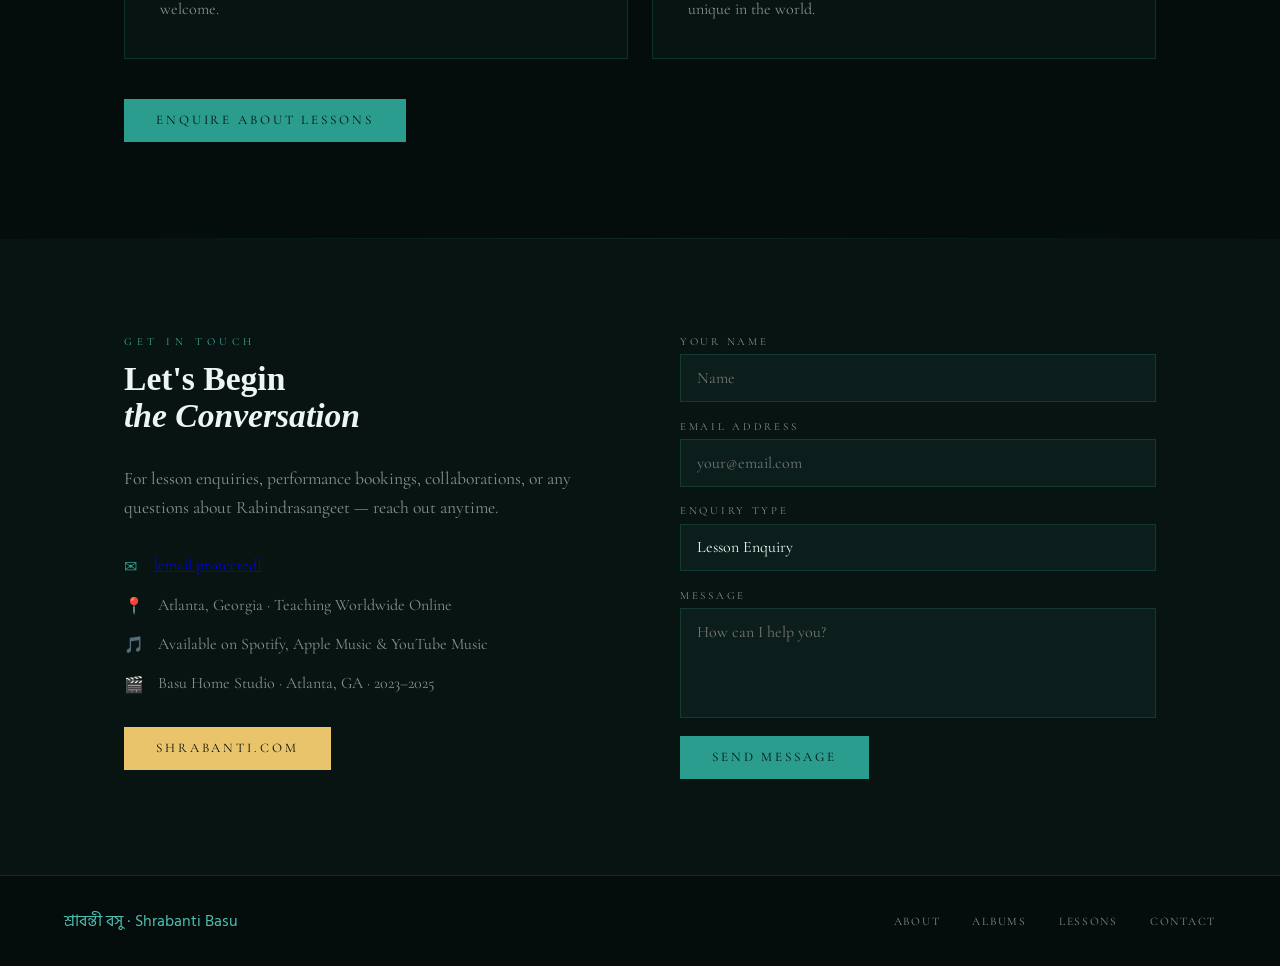
==== commit fcc6254d: "Add files via upload" ====
--- a/index.html
+++ b/index.html
@@ -166,7 +166,7 @@
   <!-- HERO -->
   <div class="hero" style="padding:0;">
     <div class="hero-portrait">
-      <img src="shrabanti-basu-profile.jpg" alt="Shrabanti Basu — Rabindrasangeet Artist" />
+      <img src="shrabanti-basu-profile.jpg" alt="Shrabanti Basu — Rabindrasangeet Artist" onerror="this.style.opacity='0'" />
     </div>
     <div class="hero-content">
       <div class="hero-eyebrow">Rabindrasangeet Artist · Atlanta, GA</div>
@@ -220,7 +220,10 @@
             <div class="album-year">2023 · Debut</div>
             <div class="album-title-bengali">এ পরবাসে</div>
             <div class="album-title-eng">E Porobase — "In This Foreign Land"</div>
-            <div class="album-tag">Rabindrasangeet</div>
+            <div style="display:flex;align-items:center;gap:0.6rem;flex-wrap:wrap;margin-top:0.7rem;">
+              <div class="album-tag">Rabindrasangeet</div>
+              <a href="https://www.youtube.com/watch?v=bt4K8eRW_0Q&list=PLFPlrpvyCjF7AzTxFn9Rse3AI4vfEcRGK" target="_blank" rel="noopener" style="display:inline-flex;align-items:center;gap:0.3rem;padding:0.18rem 0.65rem;background:#ff0000;color:#fff;font-size:0.62rem;letter-spacing:0.15em;text-transform:uppercase;text-decoration:none;font-family:sans-serif;">&#9654; YouTube</a>
+            </div>
           </div>
         </div>
         <div class="album-card">
@@ -229,7 +232,10 @@
             <div class="album-year">2024</div>
             <div class="album-title-bengali">নিদ্রাবিহীন</div>
             <div class="album-title-eng">Nidrabihin — "Sleepless"</div>
-            <div class="album-tag">Rabindrasangeet</div>
+            <div style="display:flex;align-items:center;gap:0.6rem;flex-wrap:wrap;margin-top:0.7rem;">
+              <div class="album-tag">Rabindrasangeet</div>
+              <a href="https://www.youtube.com/watch?v=ENmSPH2bztE&list=PLFPlrpvyCjF5HJXTaHYxiJpKTJNz2XMh3" target="_blank" rel="noopener" style="display:inline-flex;align-items:center;gap:0.3rem;padding:0.18rem 0.65rem;background:#ff0000;color:#fff;font-size:0.62rem;letter-spacing:0.15em;text-transform:uppercase;text-decoration:none;font-family:sans-serif;">&#9654; YouTube</a>
+            </div>
           </div>
         </div>
         <div class="album-card">
@@ -239,7 +245,10 @@
             <div class="album-year">2025 · Latest</div>
             <div class="album-title-bengali">গানের পরে গান</div>
             <div class="album-title-eng">Ganer Pore Gan — "Song after Song"</div>
-            <div class="album-tag">Rabindrasangeet</div>
+            <div style="display:flex;align-items:center;gap:0.6rem;flex-wrap:wrap;margin-top:0.7rem;">
+              <div class="album-tag">Rabindrasangeet</div>
+              <a href="https://www.youtube.com/watch?v=XolILakp0tU&list=PLFPlrpvyCjF6PVS5Pho25bFX0VVz31d_S" target="_blank" rel="noopener" style="display:inline-flex;align-items:center;gap:0.3rem;padding:0.18rem 0.65rem;background:#ff0000;color:#fff;font-size:0.62rem;letter-spacing:0.15em;text-transform:uppercase;text-decoration:none;font-family:sans-serif;">&#9654; YouTube</a>
+            </div>
           </div>
         </div>
       </div>
@@ -285,6 +294,30 @@
 
   <div class="divider"></div>
 
+  <!-- FEATURED SONG -->
+  <section id="featured" class="section">
+    <div class="section-label">Featured Song</div>
+    <h2 class="section-title">নব আনন্দে জাগো<br><em>Naba Anande Jago</em></h2>
+    <p style="color:var(--text-dim);font-size:1.1rem;font-style:italic;max-width:560px;line-height:1.75;margin-bottom:2rem;">
+      From the debut album <span style="color:var(--text);">এ পরবাসে</span> (2023) — one of Tagore's most luminous songs of awakening and joy.
+    </p>
+    <div style="position:relative;width:100%;max-width:760px;aspect-ratio:16/9;border:1px solid var(--border);overflow:hidden;">
+      <iframe
+        src="https://www.youtube.com/embed/YVbdqw0-vGM?list=PLFPlrpvyCjF7AzTxFn9Rse3AI4vfEcRGK"
+        title="নব আনন্দে জাগো — Shrabanti Basu"
+        frameborder="0"
+        allow="accelerometer; autoplay; clipboard-write; encrypted-media; gyroscope; picture-in-picture"
+        allowfullscreen
+        style="position:absolute;inset:0;width:100%;height:100%;">
+      </iframe>
+    </div>
+    <div style="margin-top:1.5rem;">
+      <a href="https://www.youtube.com/watch?v=YVbdqw0-vGM&list=PLFPlrpvyCjF7AzTxFn9Rse3AI4vfEcRGK&index=2" target="_blank" rel="noopener" class="btn btn-outline">Watch Full Playlist on YouTube</a>
+    </div>
+  </section>
+
+  <div class="divider"></div>
+
   <!-- TEACHING -->
   <section id="teaching" class="section">
     <div class="section-label">Music Education</div>
@@ -309,7 +342,7 @@
           <div class="section-label">Get in Touch</div>
           <h2 class="section-title" style="font-size:2.1rem;">Let's Begin<br><em>the Conversation</em></h2>
           <p>For lesson enquiries, performance bookings, collaborations, or any questions about Rabindrasangeet — reach out anytime.</p>
-          <div class="contact-detail"><span class="ci-icon">✉</span><span>shrabanti@shrabanti.com</span></div>
+          <div class="contact-detail"><span class="ci-icon">✉</span><span><a href="/cdn-cgi/l/email-protection" class="__cf_email__" data-cfemail="87f4eff5e6e5e6e9f3eec7f4eff5e6e5e6e9f3eea9e4e8ea">[email&#160;protected]</a></span></div>
           <div class="contact-detail"><span class="ci-icon">📍</span><span>Atlanta, Georgia · Teaching Worldwide Online</span></div>
           <div class="contact-detail"><span class="ci-icon">🎵</span><span>Available on Spotify, Apple Music &amp; YouTube Music</span></div>
           <div class="contact-detail"><span class="ci-icon">🎬</span><span>Basu Home Studio · Atlanta, GA · 2023–2025</span></div>
@@ -332,10 +365,4 @@
   <footer>
     <a href="#" class="footer-logo">শ্রাবন্তী বসু · Shrabanti Basu</a>
     <div class="footer-links">
-      <a href="#about">About</a><a href="#albums">Albums</a><a href="#teaching">Lessons</a><a href="#contact">Contact</a>
-    </div>
-    <span>&copy; 2025 Shrabanti Basu · Rabindrasangeet Artist · Atlanta, GA</span>
-  </footer>
-
-</body>
-</html>
+      <a href="#about">About</a><a href="#albums">Albums</a><a href="#teaching">Lessons</a><a href="#contact">Contact</a>
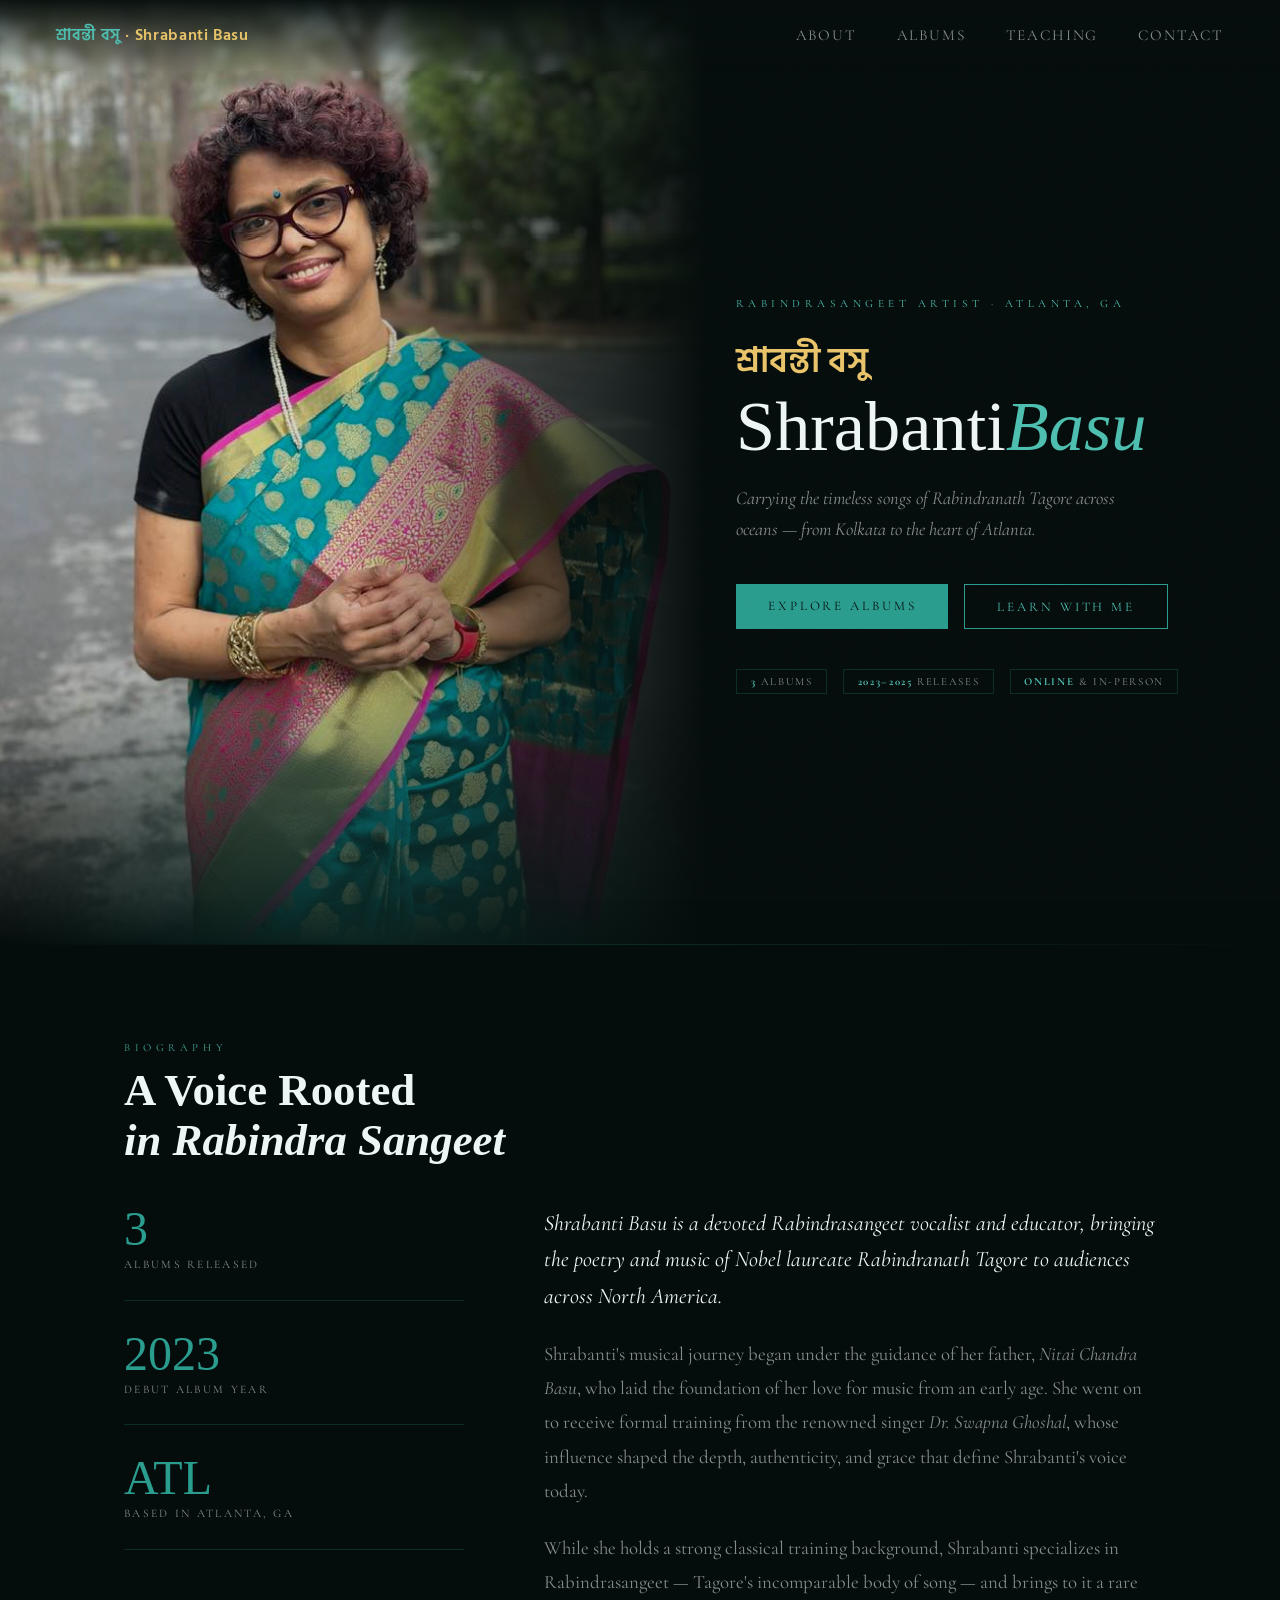
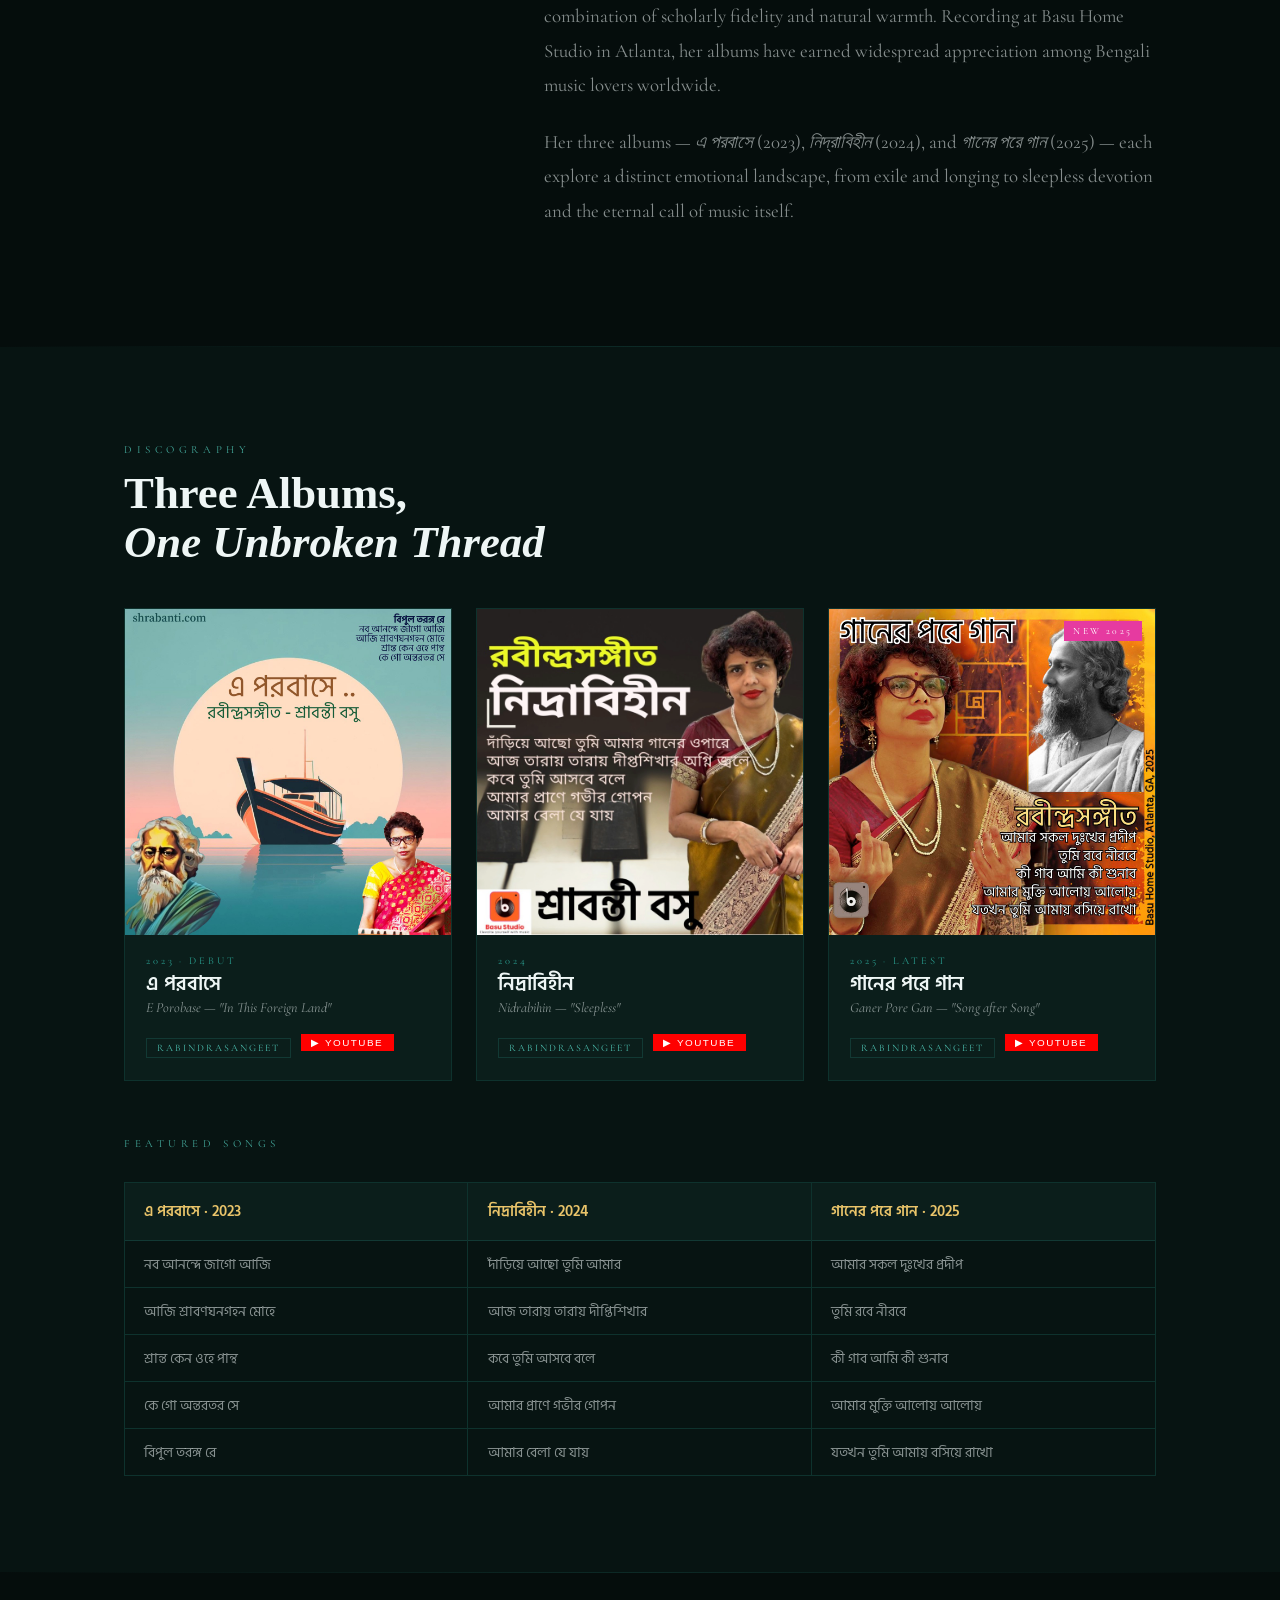
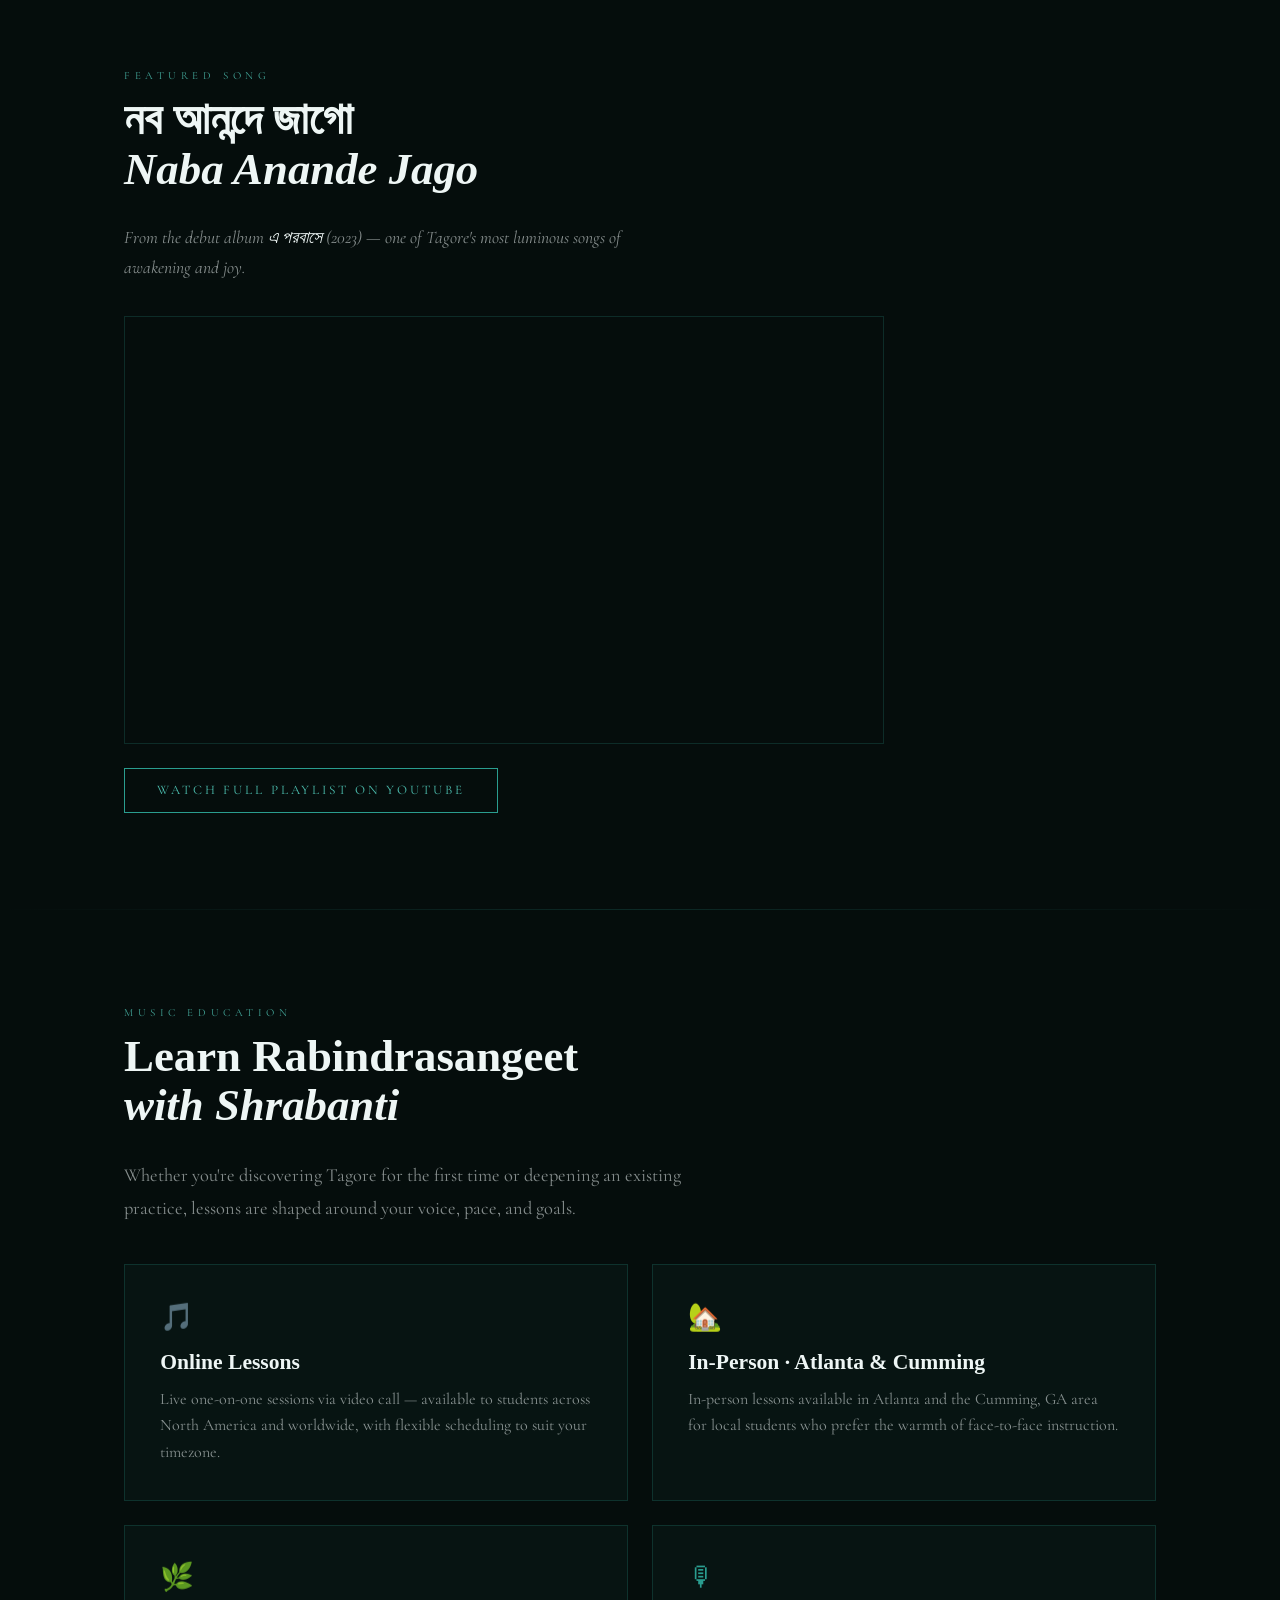
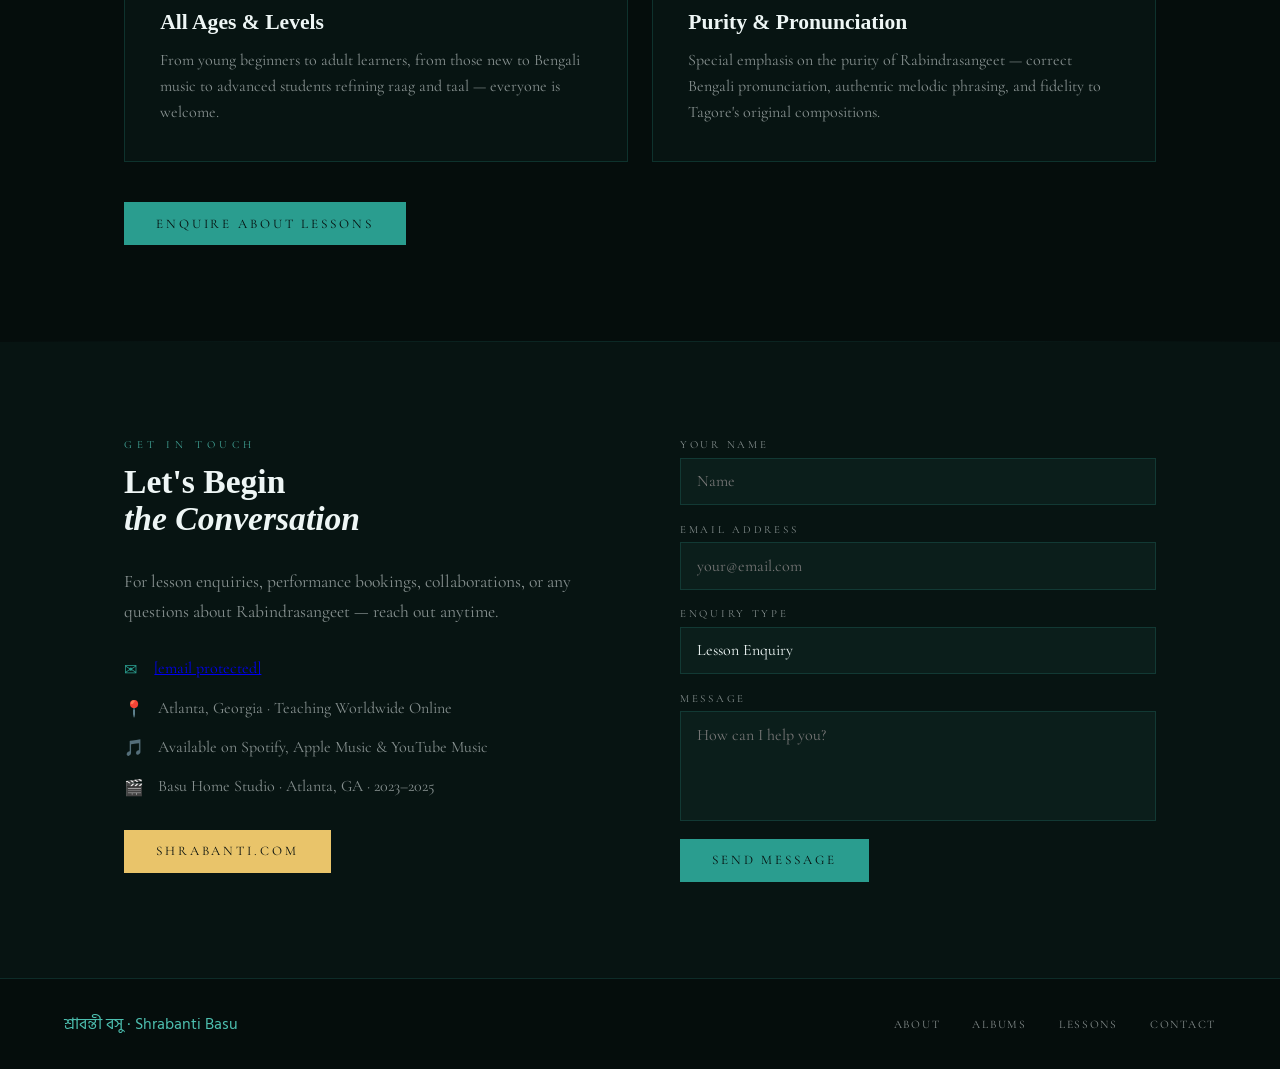
==== commit 30c81d6f: "Add files via upload" ====
--- a/index.html
+++ b/index.html
@@ -198,10 +198,10 @@
         <div class="stat"><div class="stat-num">ATL</div><div class="stat-lbl">Based in Atlanta, GA</div></div>
       </div>
       <div class="about-body">
-        <p class="lead">Shrabanti Basu is a dedicated Rabindrasangeet vocalist and educator, bringing the poetry and music of Nobel laureate Rabindranath Tagore to audiences across North America.</p>
-        <p>Trained in the classical tradition, Shrabanti's voice moves effortlessly through the meditative, the devotional, and the deeply personal dimensions of Tagore's vast musical canon. Recording at Basu Home Studio in Atlanta, her albums have earned widespread appreciation among Bengali music lovers around the world.</p>
+        <p class="lead">Shrabanti Basu is a devoted Rabindrasangeet vocalist and educator, bringing the poetry and music of Nobel laureate Rabindranath Tagore to audiences across North America.</p>
+        <p>Shrabanti's musical journey began under the guidance of her father, <em>Nitai Chandra Basu</em>, who laid the foundation of her love for music from an early age. She went on to receive formal training from the renowned singer <em>Dr. Swapna Ghoshal</em>, whose influence shaped the depth, authenticity, and grace that define Shrabanti's voice today.</p>
+        <p>While she holds a strong classical training background, Shrabanti specializes in Rabindrasangeet — Tagore's incomparable body of song — and brings to it a rare combination of scholarly fidelity and natural warmth. Recording at Basu Home Studio in Atlanta, her albums have earned widespread appreciation among Bengali music lovers worldwide.</p>
         <p>Her three albums — <em>এ পরবাসে</em> (2023), <em>নিদ্রাবিহীন</em> (2024), and <em>গানের পরে গান</em> (2025) — each explore a distinct emotional landscape, from exile and longing to sleepless devotion and the eternal call of music itself.</p>
-        <p>Beyond performance, Shrabanti teaches Rabindrasangeet to students of all ages, both online and in-person in Atlanta, nurturing a new generation of practitioners far from Tagore's own shores.</p>
       </div>
     </div>
   </section>
@@ -325,9 +325,9 @@
     <p style="color:var(--text-dim); font-size:1.15rem; max-width:580px; line-height:1.78; margin-bottom:0.5rem;">Whether you're discovering Tagore for the first time or deepening an existing practice, lessons are shaped around your voice, pace, and goals.</p>
     <div class="teaching-grid">
       <div class="teaching-card"><div class="teaching-icon">🎵</div><h3>Online Lessons</h3><p>Live one-on-one sessions via video call — available to students across North America and worldwide, with flexible scheduling to suit your timezone.</p></div>
-      <div class="teaching-card"><div class="teaching-icon">🏡</div><h3>In-Person · Atlanta Area</h3><p>In-person lessons available in and around Atlanta, GA for local students who prefer the warmth of face-to-face instruction.</p></div>
+      <div class="teaching-card"><div class="teaching-icon">🏡</div><h3>In-Person · Atlanta &amp; Cumming</h3><p>In-person lessons available in Atlanta and the Cumming, GA area for local students who prefer the warmth of face-to-face instruction.</p></div>
       <div class="teaching-card"><div class="teaching-icon">🌿</div><h3>All Ages &amp; Levels</h3><p>From young beginners to adult learners, from those new to Bengali music to advanced students refining raag and taal — everyone is welcome.</p></div>
-      <div class="teaching-card"><div class="teaching-icon">📚</div><h3>Poetry &amp; Cultural Context</h3><p>Lessons explore not just melody and rhythm, but the Bengali poetry, literary history, and emotional depth that make Rabindrasangeet unique in the world.</p></div>
+      <div class="teaching-card"><div class="teaching-icon">🎙</div><h3>Purity &amp; Pronunciation</h3><p>Special emphasis on the purity of Rabindrasangeet — correct Bengali pronunciation, authentic melodic phrasing, and fidelity to Tagore's original compositions.</p></div>
     </div>
     <div style="margin-top:2.5rem;"><a href="#contact" class="btn btn-primary">Enquire About Lessons</a></div>
   </section>
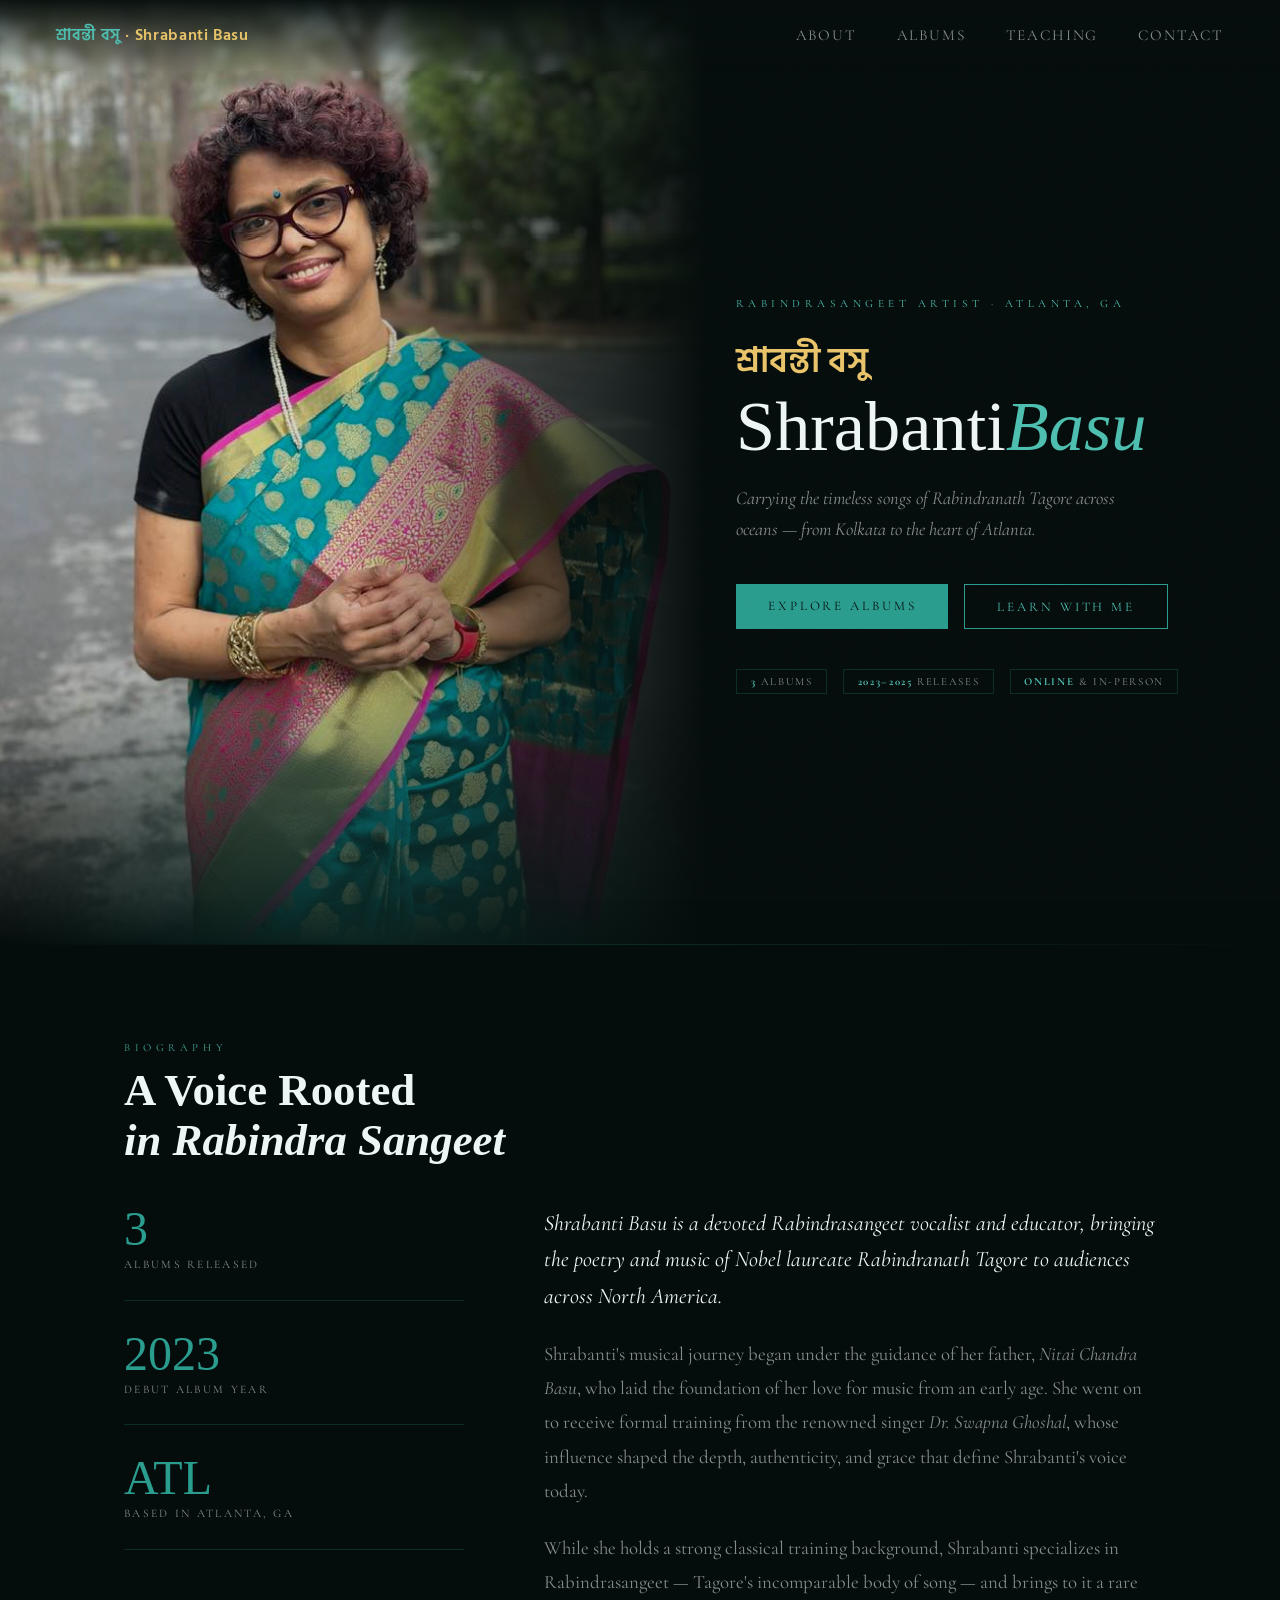
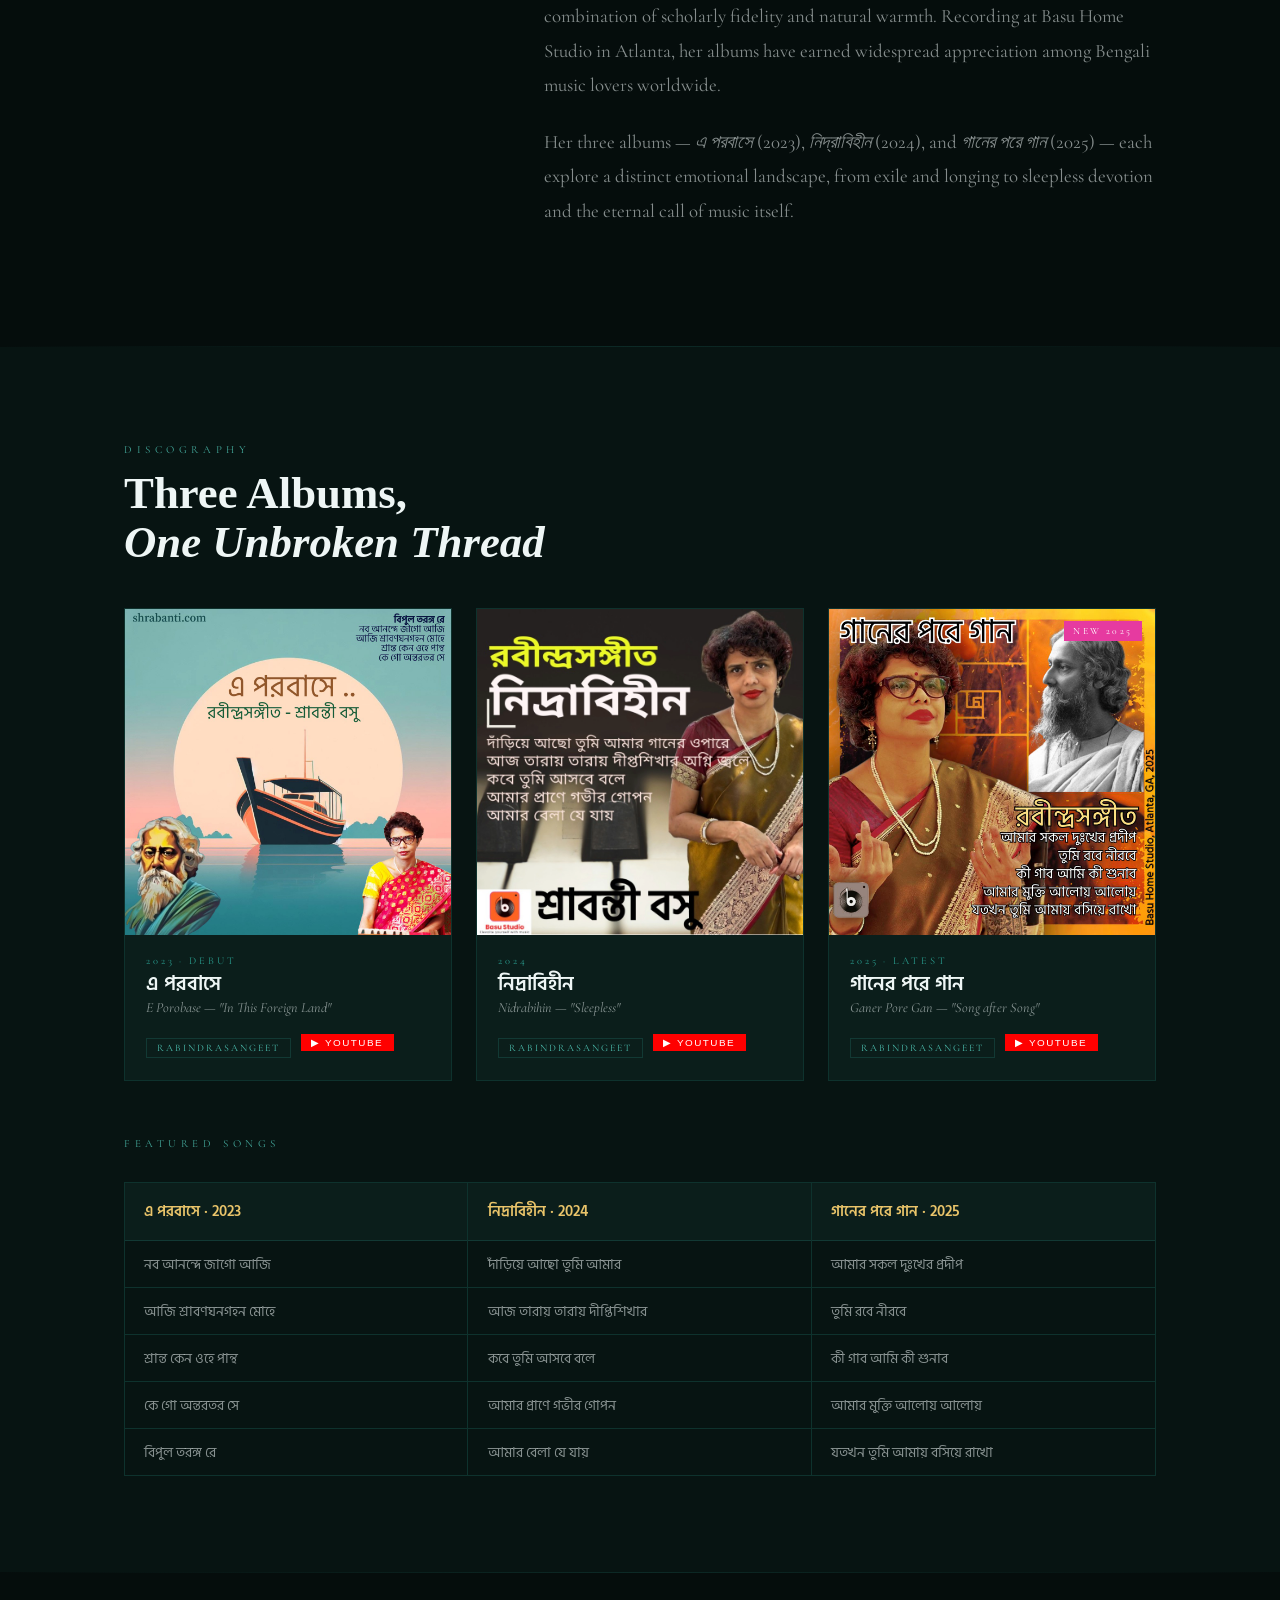
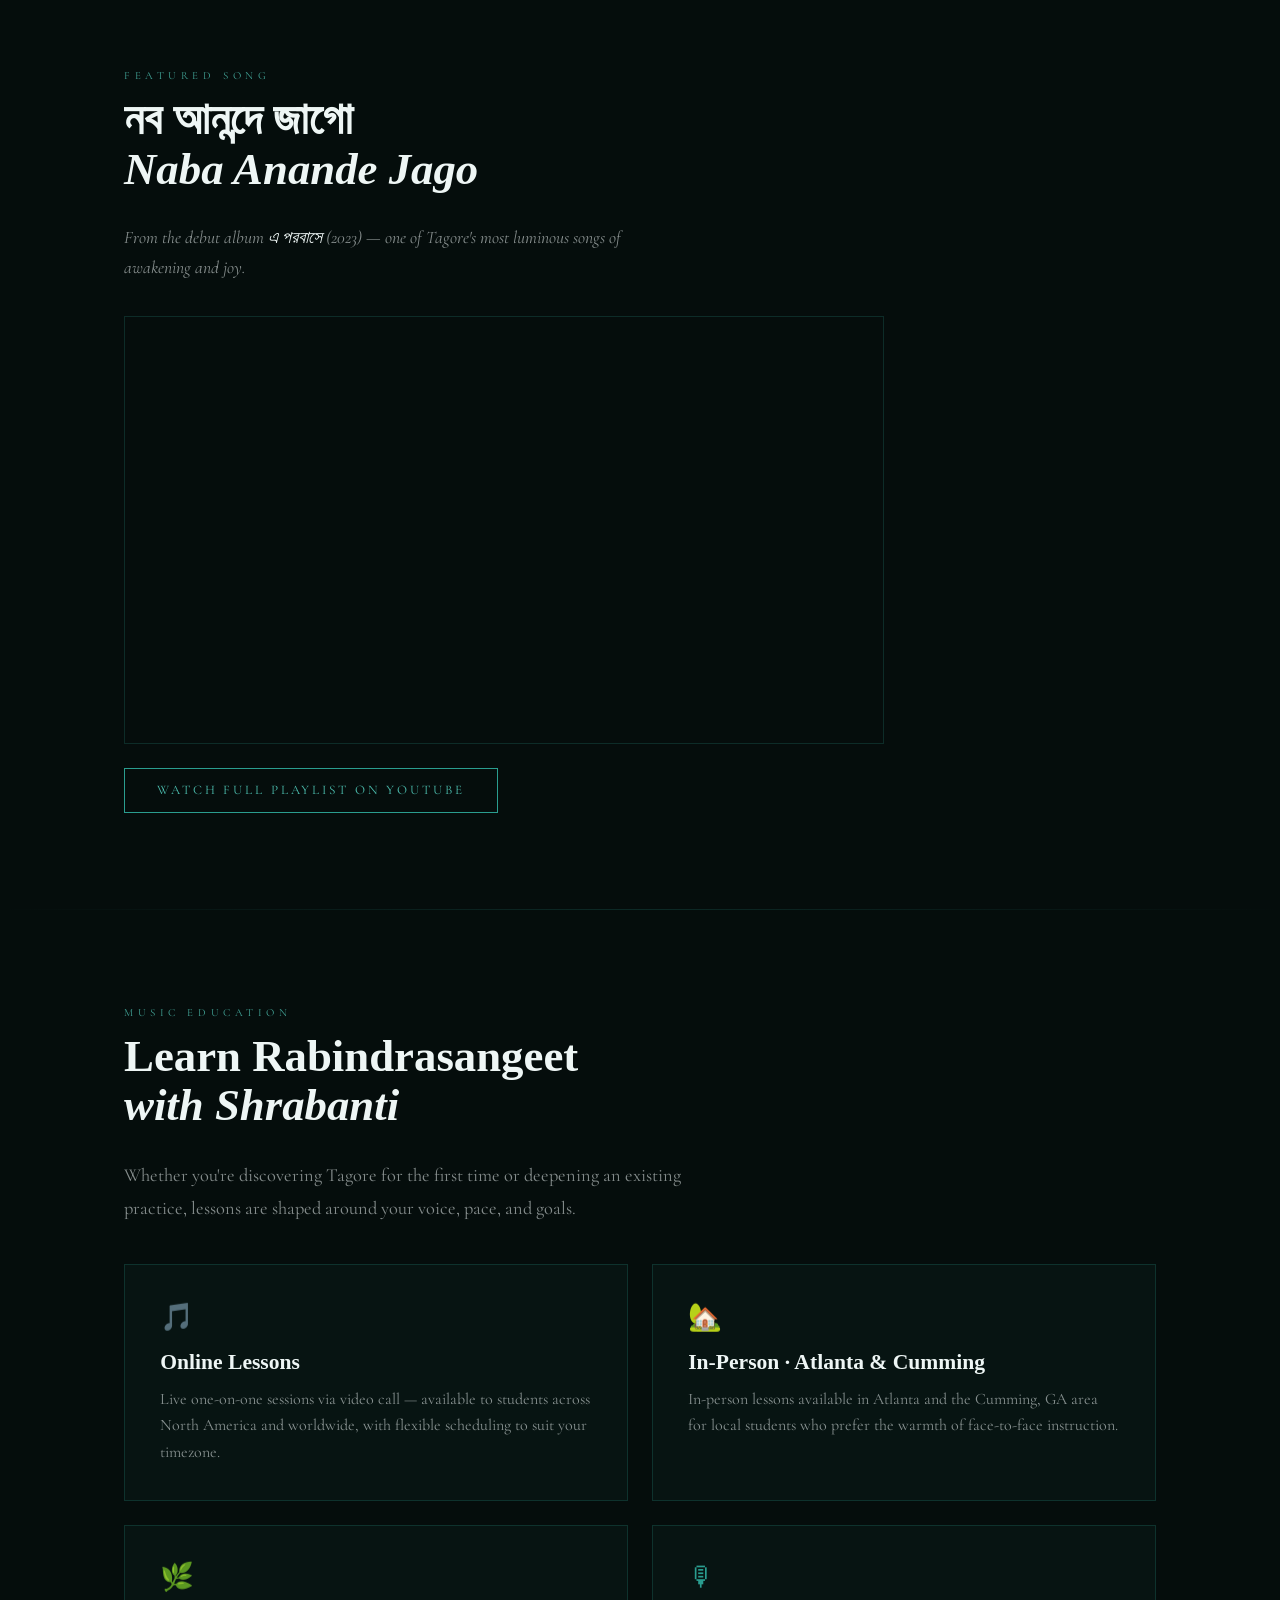
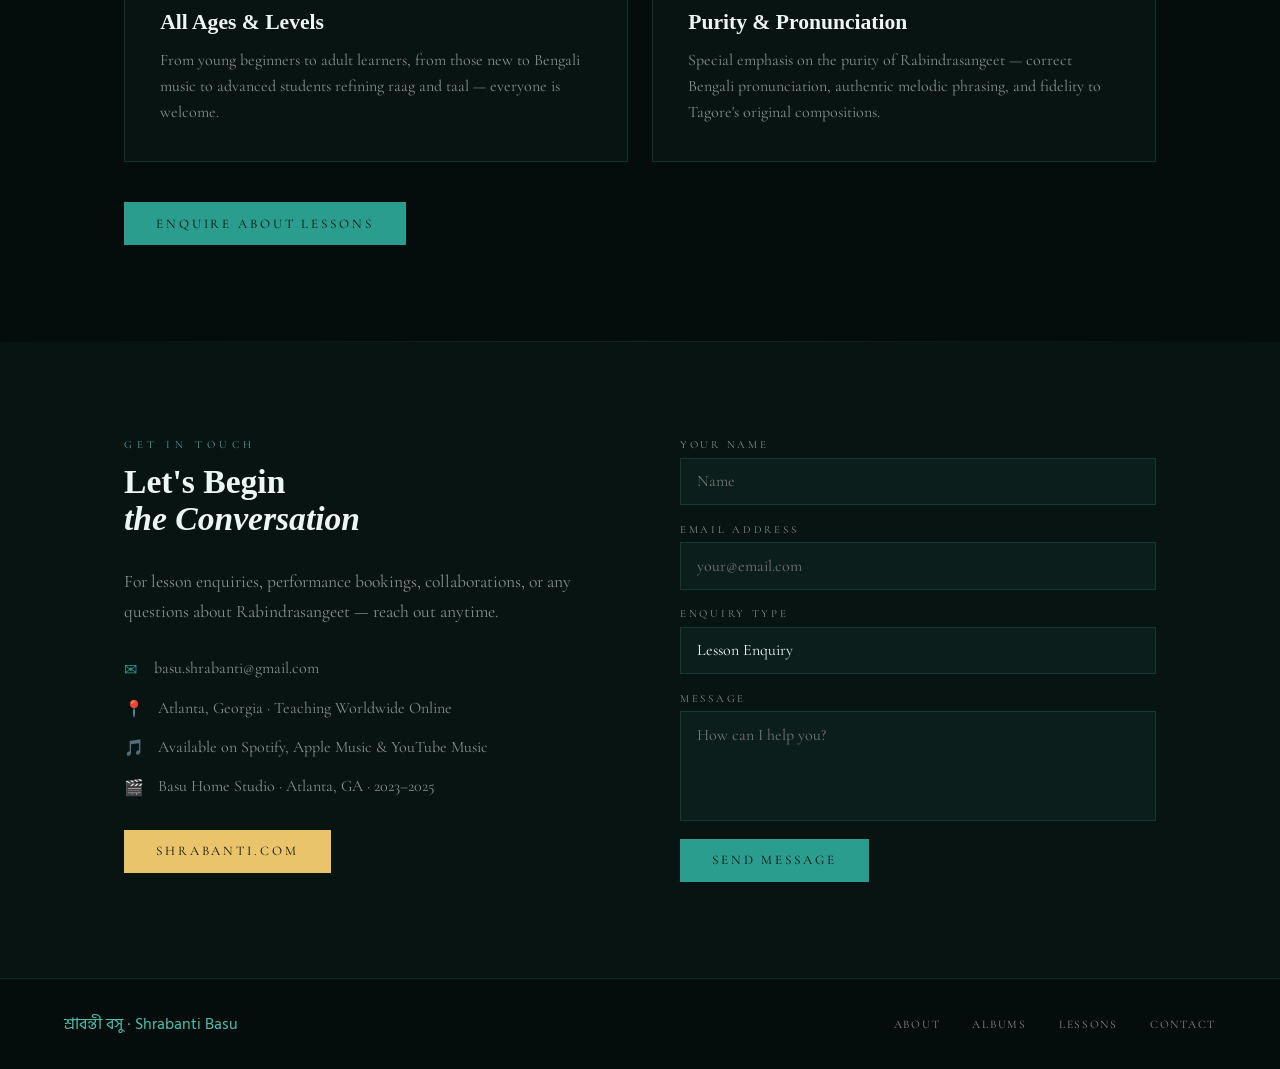
==== commit c5796cb2: "Add files via upload" ====
--- a/index.html
+++ b/index.html
@@ -342,22 +342,34 @@
           <div class="section-label">Get in Touch</div>
           <h2 class="section-title" style="font-size:2.1rem;">Let's Begin<br><em>the Conversation</em></h2>
           <p>For lesson enquiries, performance bookings, collaborations, or any questions about Rabindrasangeet — reach out anytime.</p>
-          <div class="contact-detail"><span class="ci-icon">✉</span><span><a href="/cdn-cgi/l/email-protection" class="__cf_email__" data-cfemail="87f4eff5e6e5e6e9f3eec7f4eff5e6e5e6e9f3eea9e4e8ea">[email&#160;protected]</a></span></div>
+          <div class="contact-detail"><span class="ci-icon">✉</span><span>basu.shrabanti@gmail.com</span></div>
           <div class="contact-detail"><span class="ci-icon">📍</span><span>Atlanta, Georgia · Teaching Worldwide Online</span></div>
           <div class="contact-detail"><span class="ci-icon">🎵</span><span>Available on Spotify, Apple Music &amp; YouTube Music</span></div>
           <div class="contact-detail"><span class="ci-icon">🎬</span><span>Basu Home Studio · Atlanta, GA · 2023–2025</span></div>
           <div style="margin-top:2rem;"><a href="https://shrabanti.com" class="btn btn-gold">shrabanti.com</a></div>
         </div>
-        <form class="contact-form" onsubmit="return false;">
-          <div class="form-field"><label>Your Name</label><input type="text" placeholder="Name" /></div>
-          <div class="form-field"><label>Email Address</label><input type="email" placeholder="your@email.com" /></div>
+        <form class="contact-form" id="contactForm">
+          <div class="form-field"><label>Your Name</label><input type="text" id="cName" placeholder="Name" required /></div>
+          <div class="form-field"><label>Email Address</label><input type="email" id="cEmail" placeholder="your@email.com" required /></div>
           <div class="form-field">
             <label>Enquiry Type</label>
-            <select><option>Lesson Enquiry</option><option>Performance / Booking</option><option>Album / Music</option><option>Collaboration</option><option>Other</option></select>
-          </div>
-          <div class="form-field"><label>Message</label><textarea placeholder="How can I help you?"></textarea></div>
+            <select id="cType"><option>Lesson Enquiry</option><option>Performance / Booking</option><option>Album / Music</option><option>Collaboration</option><option>Other</option></select>
+          </div>
+          <div class="form-field"><label>Message</label><textarea id="cMessage" placeholder="How can I help you?" required></textarea></div>
           <button type="submit" class="btn btn-primary" style="align-self:flex-start;">Send Message</button>
         </form>
+        <script>
+          document.getElementById('contactForm').addEventListener('submit', function(e) {
+            e.preventDefault();
+            var name    = document.getElementById('cName').value;
+            var email   = document.getElementById('cEmail').value;
+            var type    = document.getElementById('cType').value;
+            var message = document.getElementById('cMessage').value;
+            var subject = encodeURIComponent(type + ' from ' + name);
+            var body    = encodeURIComponent('Name: ' + name + '\nEmail: ' + email + '\nEnquiry: ' + type + '\n\n' + message);
+            window.location.href = 'mailto:basu.shrabanti@gmail.com?subject=' + subject + '&body=' + body;
+          });
+        </script>
       </div>
     </div>
   </div>
